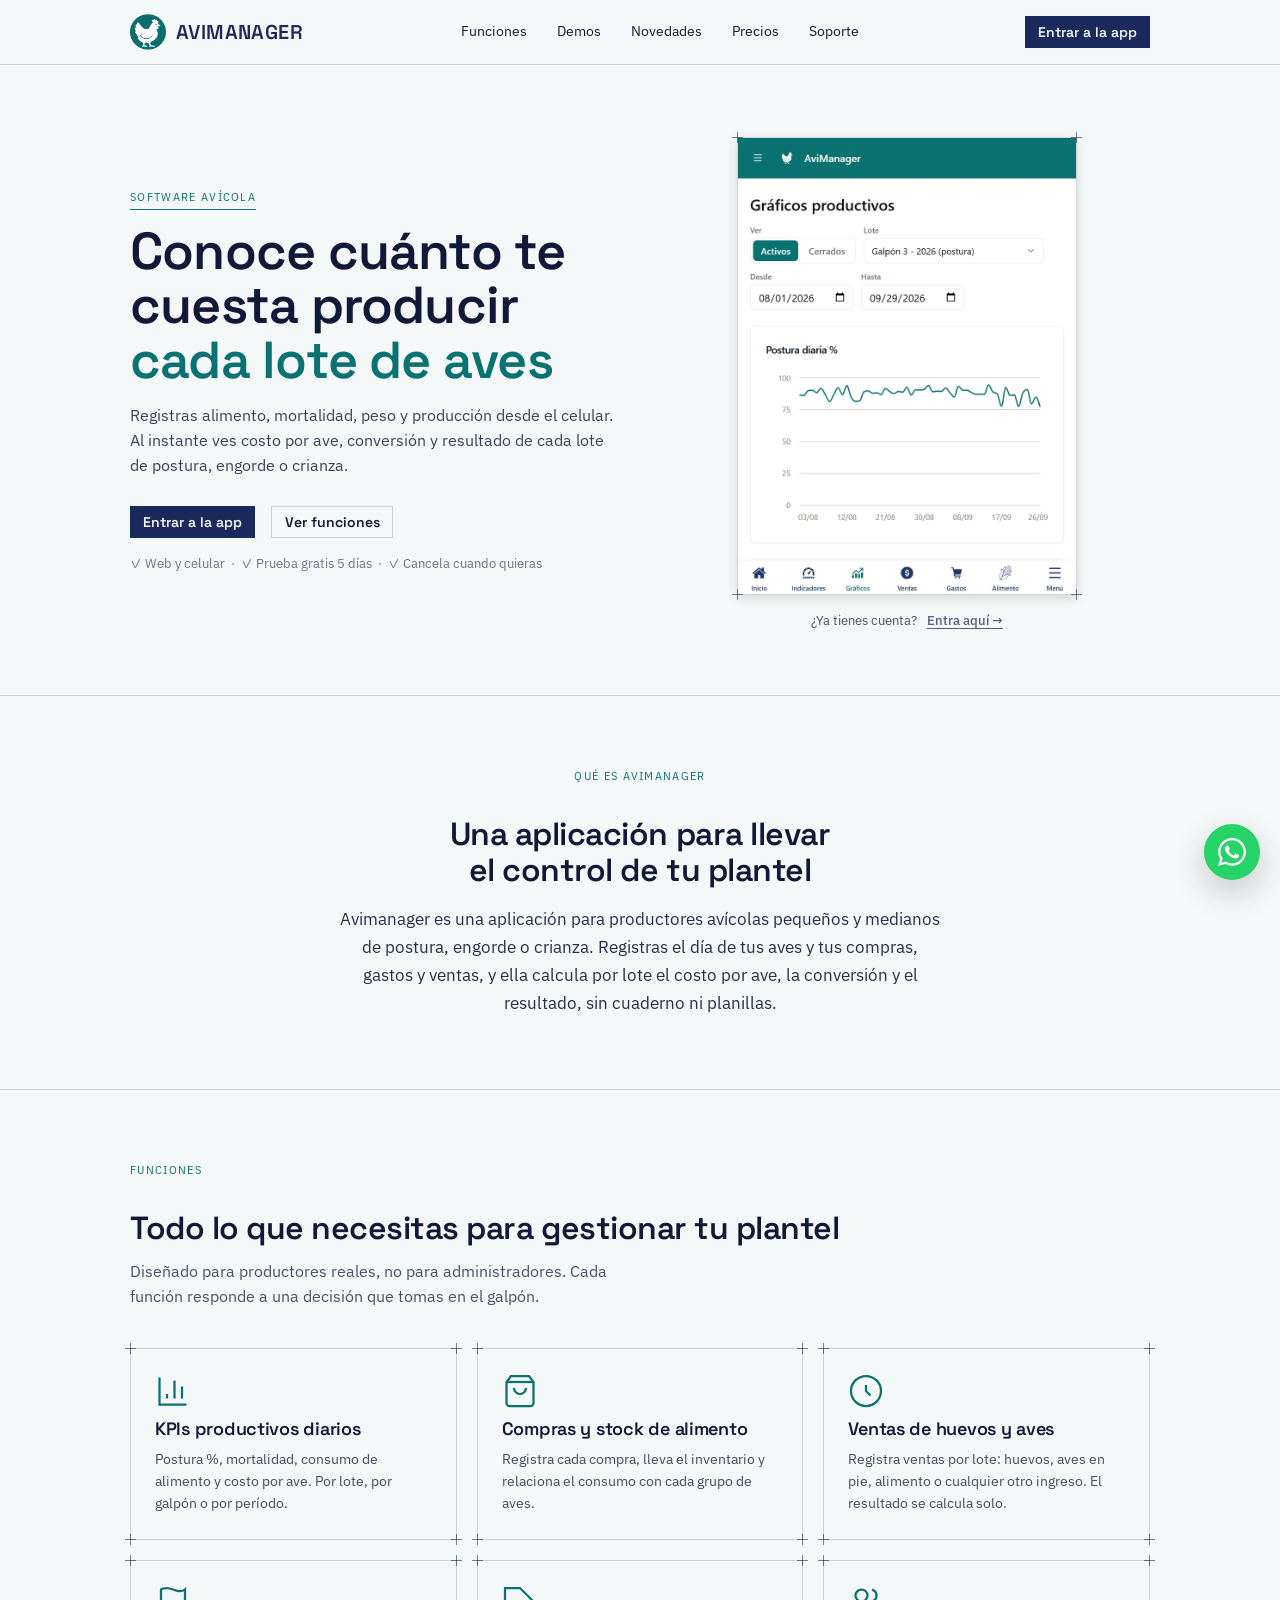
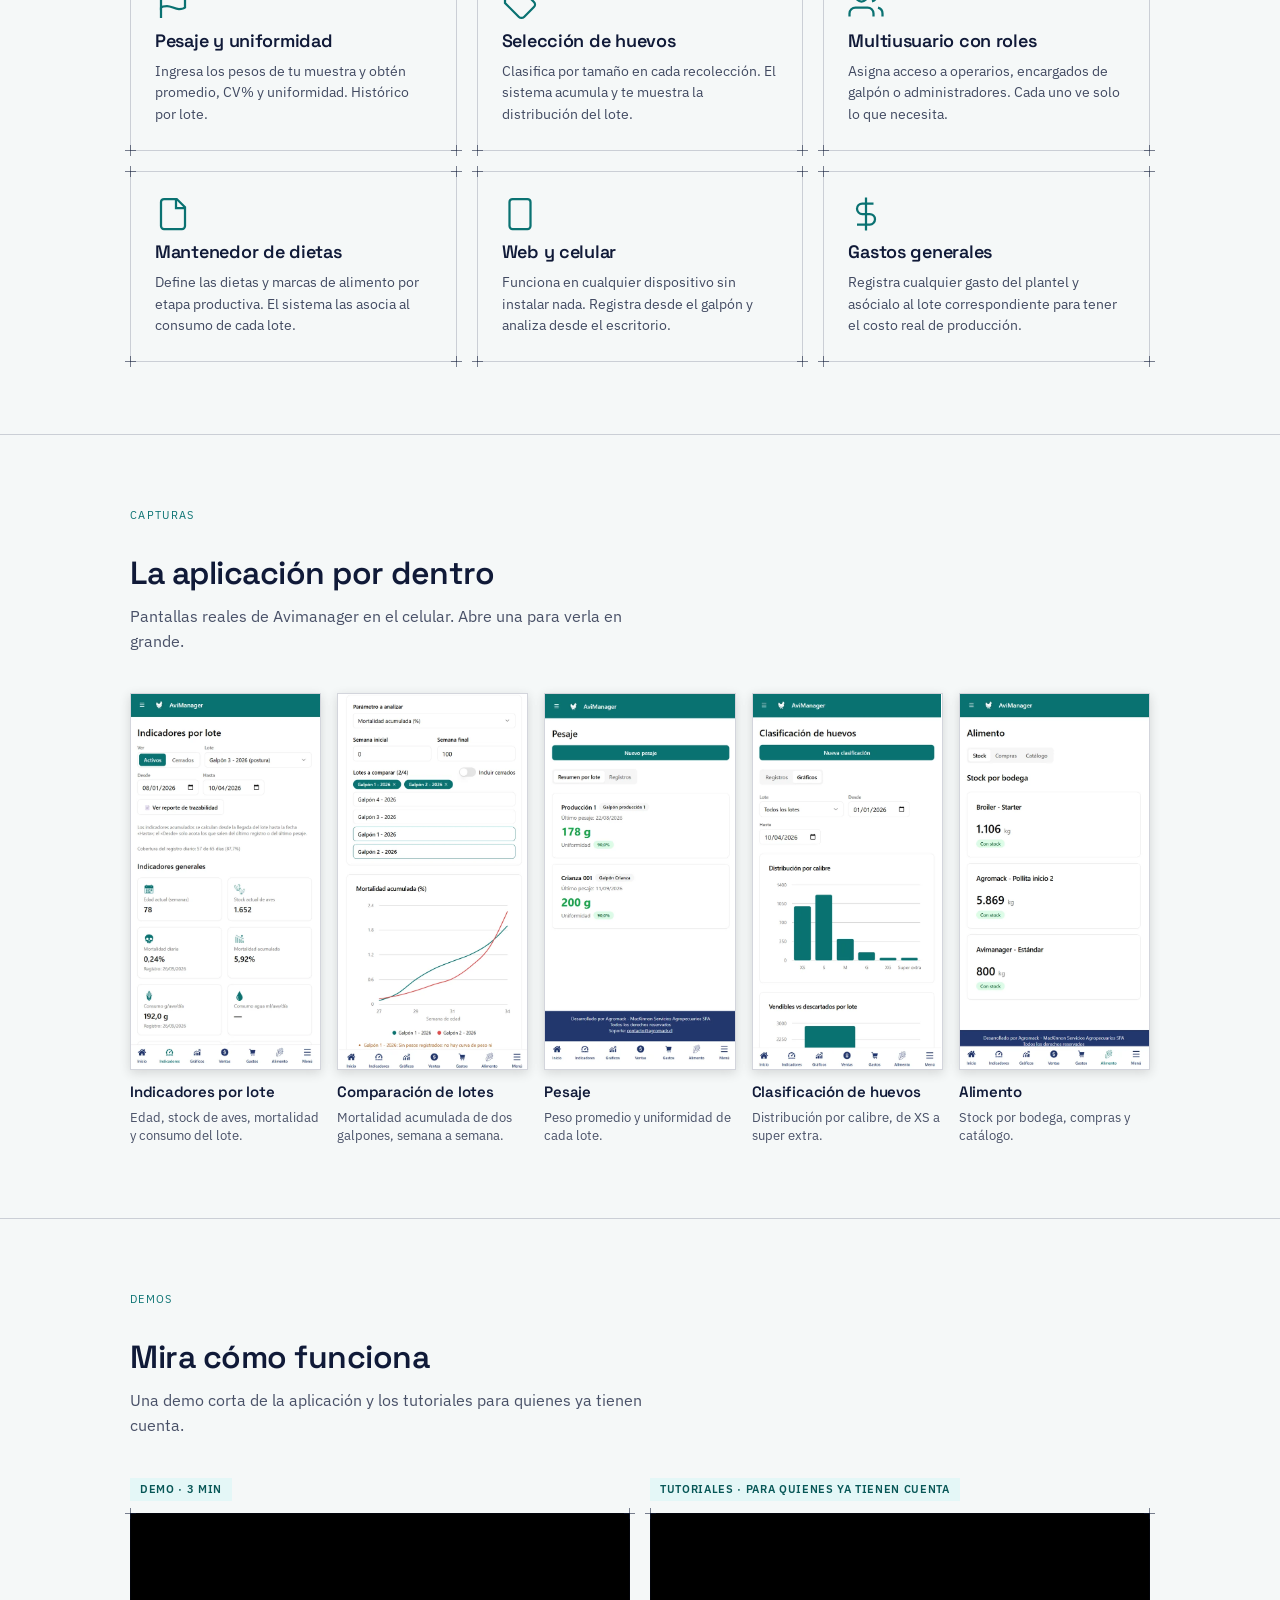
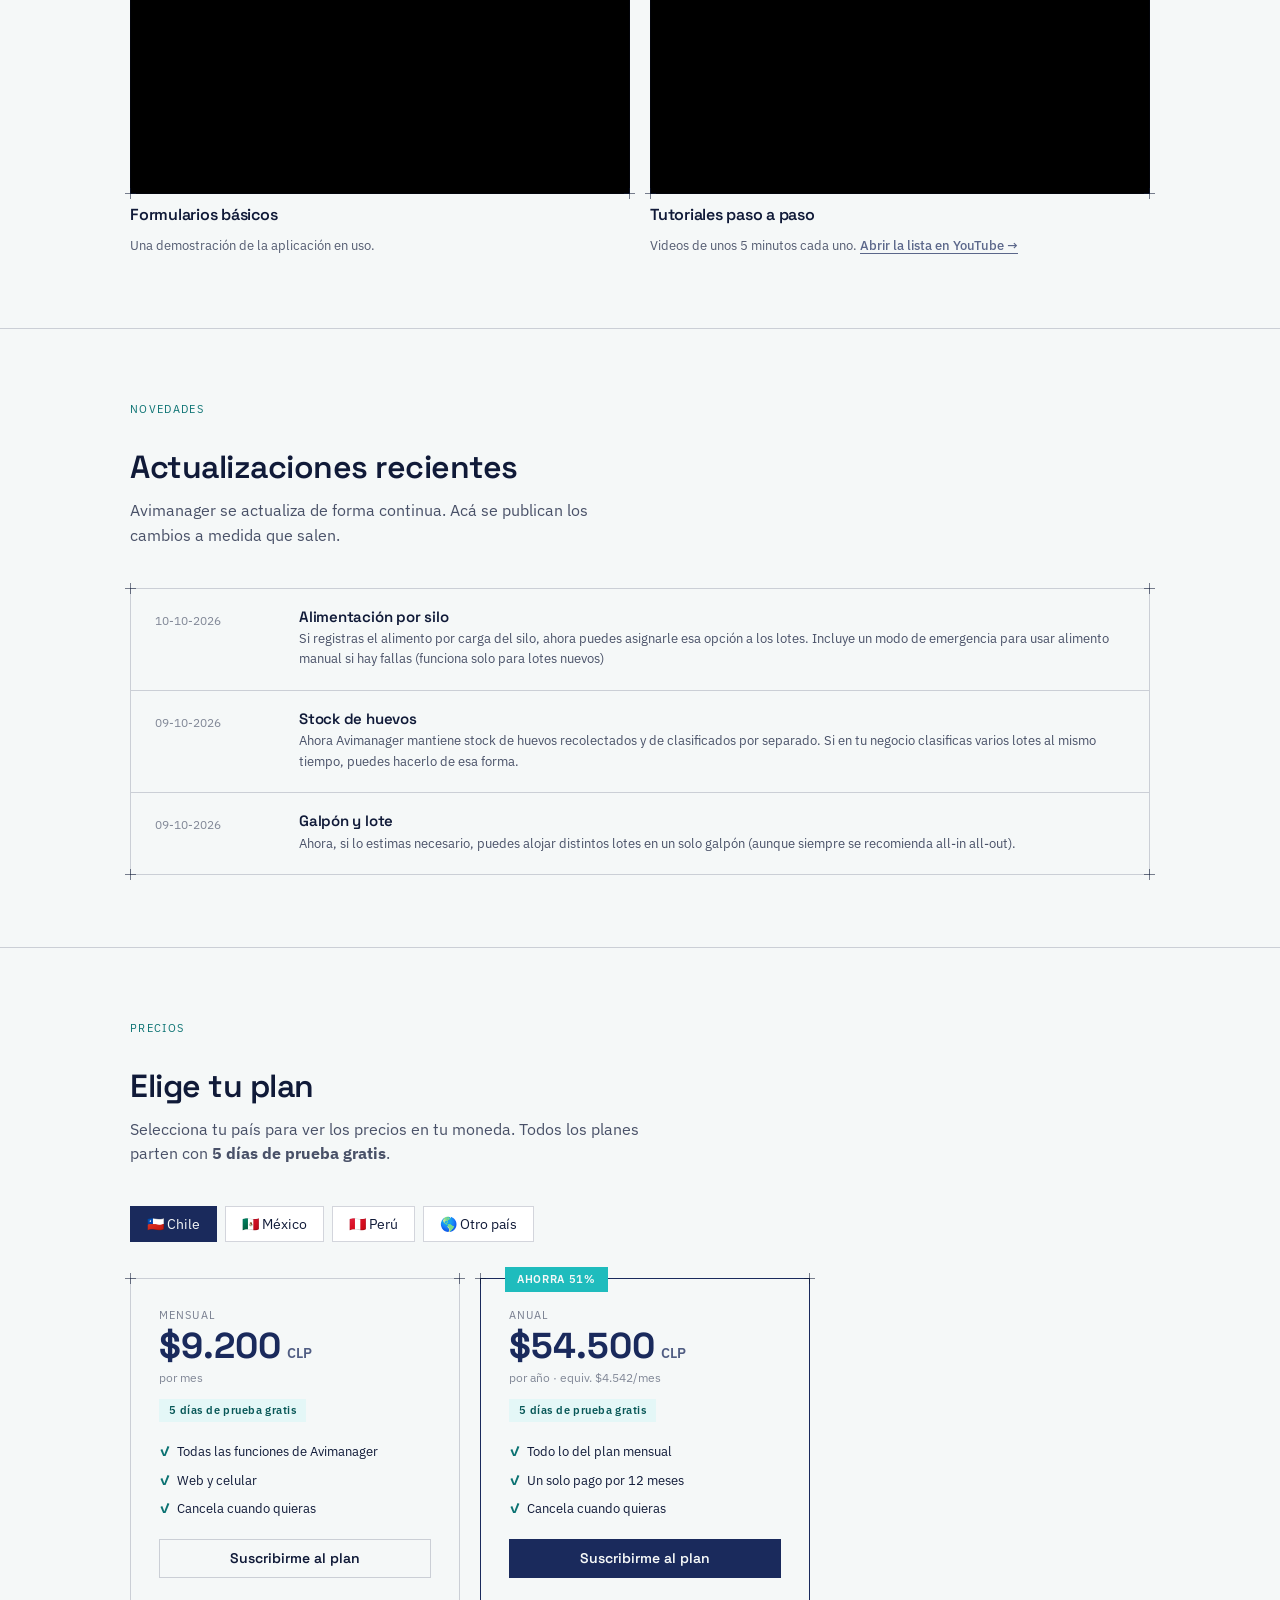
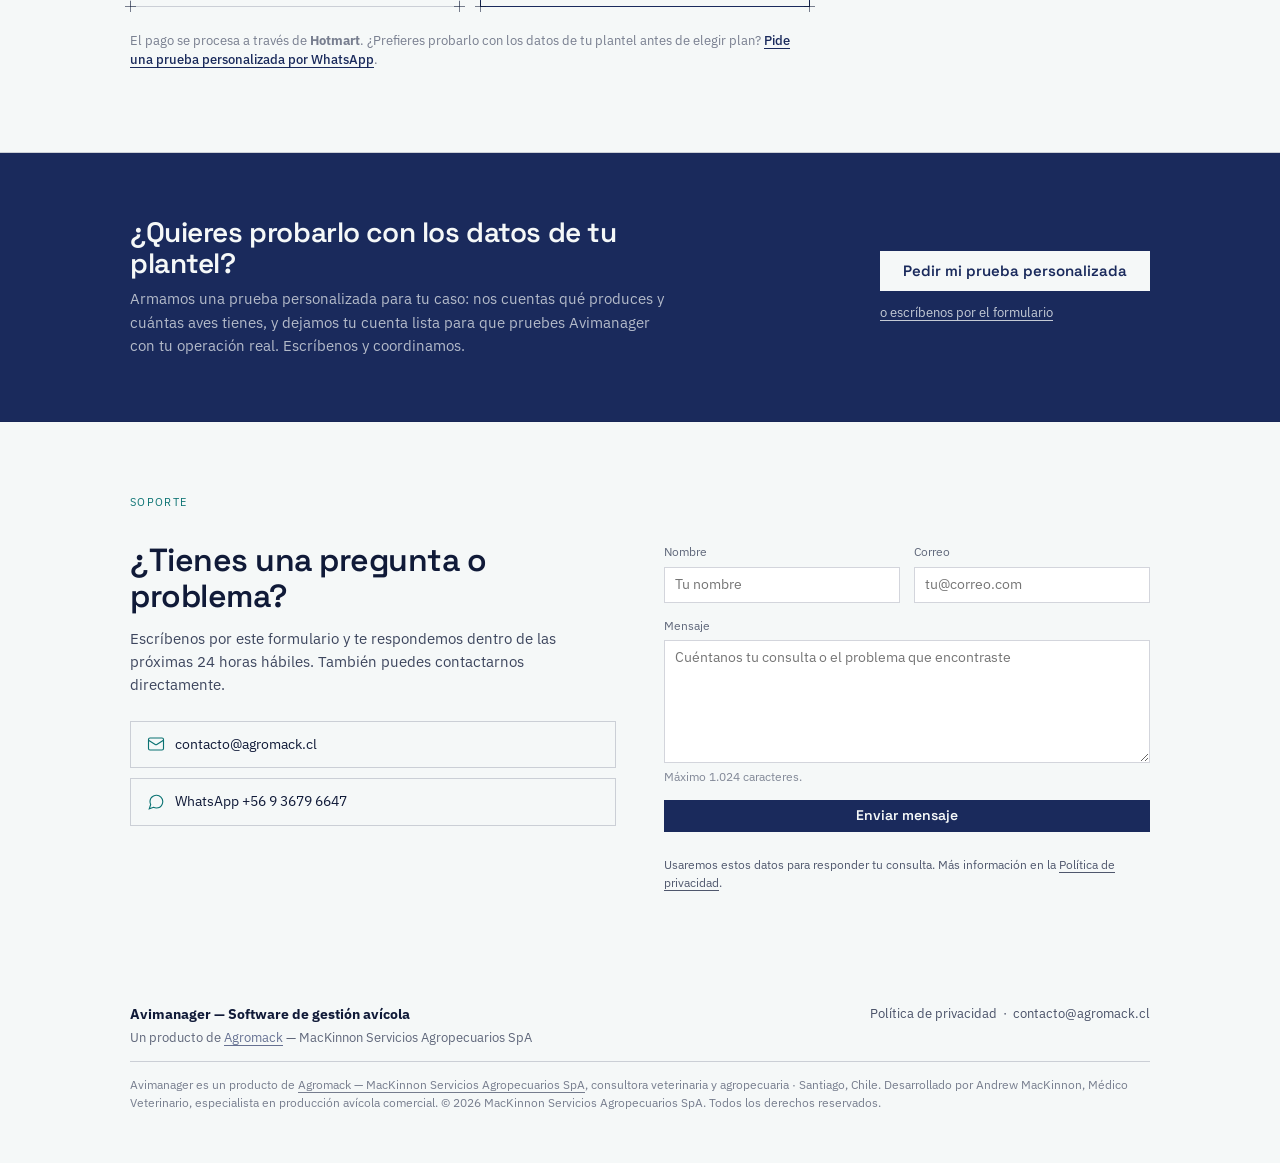
==== index.html @ 0f72182a "se publica carga por silo" ====
<!doctype html>
<html lang="es">
<head>
<meta charset="utf-8">
<meta name="viewport" content="width=device-width, initial-scale=1.0">
<title>Avimanager — Software de gestión avícola</title>
<meta name="description" content="Registra alimento, mortalidad, peso y producción desde el celular. Al instante ves costo por ave, conversión y resultado de cada lote.">
<link rel="canonical" href="https://avimanager.cl/">
<meta property="og:type" content="website">
<meta property="og:site_name" content="Avimanager">
<meta property="og:locale" content="es_CL">
<meta property="og:url" content="https://avimanager.cl/">
<meta property="og:title" content="Avimanager — Software de gestión avícola">
<meta property="og:description" content="Registra alimento, mortalidad, peso y producción desde el celular. Al instante ves costo por ave, conversión y resultado de cada lote.">
<meta property="og:image" content="https://avimanager.cl/assets/img/og-avimanager-2.jpg">
<meta property="og:image:type" content="image/jpeg">
<meta property="og:image:width" content="1200">
<meta property="og:image:height" content="630">
<meta property="og:image:alt" content="Logo de Avimanager: una gallina blanca dentro de un círculo verde azulado, con el texto Avimanager, software de gestión avícola">
<meta name="twitter:card" content="summary_large_image">
<meta name="twitter:title" content="Avimanager — Software de gestión avícola">
<meta name="twitter:description" content="Registra alimento, mortalidad, peso y producción desde el celular. Al instante ves costo por ave, conversión y resultado de cada lote.">
<meta name="twitter:image" content="https://avimanager.cl/assets/img/og-avimanager-2.jpg">

<link rel="icon" href="favicon.ico" sizes="any">
<link rel="icon" type="image/png" sizes="48x48" href="assets/img/favicon.png">
<link rel="icon" type="image/png" sizes="192x192" href="assets/img/favicon-192.png">
<link rel="icon" type="image/png" sizes="512x512" href="assets/img/favicon-512.png">
<link rel="apple-touch-icon" href="assets/img/apple-touch-icon.png">

<!-- Google tag (gtag.js) — GA4 de Avimanager -->
<script async src="https://www.googletagmanager.com/gtag/js?id=G-YMJ07HMBLQ"></script>
<script>
  window.dataLayer = window.dataLayer || [];
  function gtag(){dataLayer.push(arguments);}
  gtag('js', new Date());
  gtag('config', 'G-YMJ07HMBLQ');
</script>

<!-- Meta Pixel — pixel de Avimanager -->
<script>
!function(f,b,e,v,n,t,s)
{if(f.fbq)return;n=f.fbq=function(){n.callMethod?
n.callMethod.apply(n,arguments):n.queue.push(arguments)};
if(!f._fbq)f._fbq=n;n.push=n;n.loaded=!0;n.version='2.0';
n.queue=[];t=b.createElement(e);t.async=!0;
t.src=v;s=b.getElementsByTagName(e)[0];
s.parentNode.insertBefore(t,s)}(window, document,'script',
'https://connect.facebook.net/en_US/fbevents.js');
fbq('init', '1386238589918832');
fbq('track', 'PageView');
</script>
<noscript><img height="1" width="1" style="display:none"
src="https://www.facebook.com/tr?id=1386238589918832&ev=PageView&noscript=1"
/></noscript>

<link rel="preconnect" href="https://fonts.googleapis.com">
<link rel="preconnect" href="https://fonts.gstatic.com" crossorigin>
<link href="https://fonts.googleapis.com/css2?family=Space+Grotesk:wght@500;600;700&family=IBM+Plex+Sans:wght@400;500;600&display=swap" rel="stylesheet">

<link rel="stylesheet" href="assets/css/base.css?v=20261004d">
<link rel="stylesheet" href="assets/css/site.css?v=20261004d">
<style id="demos-css">
/* Reglas de la sección Demos incrustadas aquí para que se vean bien aunque site.css esté en caché */
.demo-tag{align-self:flex-start;font-size:11px;font-weight:600;letter-spacing:.06em;text-transform:uppercase;color:var(--color-accent-2-800);background:var(--color-accent-2-100);padding:3px 10px}
.demo-frame{position:relative;display:block;width:100%;aspect-ratio:16/9;background:#000}
.demo-frame iframe{position:absolute;inset:0;display:block;width:100%;height:100%;border:0}
.demo-card p a{color:var(--color-accent);font-weight:500}
.hero-shot{margin-inline:auto;max-width:340px;background:var(--color-surface);border:1px solid var(--color-divider);box-shadow:var(--shadow-md);line-height:0}
.hero-shot img{display:block;width:100%;height:auto}
.hero-grid .hero-access{justify-content:center}
@media (max-width:860px){.hero-shot{max-width:300px}}
.shots{display:grid;grid-template-columns:repeat(5,1fr);gap:16px;list-style:none;margin:0;padding:0}
.shot{display:flex;flex-direction:column;gap:8px;min-width:0}
.shot a{display:block;border:1px solid var(--color-divider);background:#fff;box-shadow:var(--shadow-md)}
.shot img{display:block;width:100%;aspect-ratio:560/1108;object-fit:contain;object-position:top;background:#fff}
.shot h3{font-size:15px;margin:6px 0 0}
.shot p{font-size:13px;line-height:1.45;opacity:.75;margin:0}
@media (max-width:900px){
  .shots{display:flex;overflow-x:auto;scroll-snap-type:x mandatory;gap:14px;padding-bottom:14px;-webkit-overflow-scrolling:touch}
  .shot{flex:0 0 68%;max-width:260px;scroll-snap-align:start}
}
.lb{position:fixed;inset:0;margin:0;padding:0;border:0;width:100%;height:100%;max-width:none;max-height:none;background:transparent;color:#fff}
.lb::backdrop{background:rgba(16,26,56,.78)}
.lb-box{position:relative;display:flex;flex-direction:column;align-items:center;justify-content:center;gap:10px;height:100%;padding:56px 16px 20px;box-sizing:border-box}
.lb-box img{display:block;width:auto;height:auto;max-width:min(88vw,380px);max-height:calc(100vh - 140px);max-height:calc(100dvh - 140px);background:#fff;box-shadow:0 12px 40px rgba(0,0,0,.45)}
.lb-cap{margin:0;font-size:14px;font-weight:500}
.lb-close{position:absolute;top:10px;right:10px;width:44px;height:44px;border:0;border-radius:50%;background:#fff;color:var(--color-accent);font-size:28px;line-height:1;cursor:pointer;display:grid;place-items:center;box-shadow:0 2px 10px rgba(0,0,0,.35)}
.lb-close:focus-visible{outline:3px solid var(--color-accent-2);outline-offset:2px}
body.lb-open{overflow:hidden}
</style>
<!-- Microsoft Clarity -->
<script type="text/javascript">
    (function(c,l,a,r,i,t,y){
        c[a]=c[a]||function(){(c[a].q=c[a].q||[]).push(arguments)};
        t=l.createElement(r);t.async=1;t.src="https://www.clarity.ms/tag/"+i;
        y=l.getElementsByTagName(r)[0];y.parentNode.insertBefore(t,y);
    })(window, document, "clarity", "script", "ysi7g1lk09");
</script>
<!-- End Microsoft Clarity -->
</head>
<body>

<a class="skip-link" href="#contenido">Saltar al contenido</a>

<!-- ── Header ────────────────────────────────────────────────────────── -->
<header class="site-header">
  <div class="wrap">
    <a href="/" class="brand">
      <img src="assets/img/logo.png" alt="" width="36" height="36">
      Avimanager
    </a>
    <nav class="site-nav" aria-label="Navegación principal">
      <a href="#funciones">Funciones</a>
      <a href="#demos">Demos</a>
      <a href="#novedades">Novedades</a>
      <a href="#precios">Precios</a>
      <a href="#soporte">Soporte</a>
    </nav>
    <a href="https://avimanager.agromack.cl/" class="btn btn-primary header-cta" target="_blank" rel="noopener">
      Entrar a la app
    </a>
  </div>
</header>

<main id="contenido">

  <!-- ── Hero ────────────────────────────────────────────────────────── -->
  <section class="hero">
    <div class="wrap hero-grid">
      <div>
        <span class="eyebrow">Software avícola</span>
        <h1>Conoce cuánto te cuesta producir <em>cada lote de aves</em></h1>
        <p class="lede">
          Registras alimento, mortalidad, peso y producción desde el celular.
          Al instante ves costo por ave, conversión y resultado de cada lote de postura, engorde o crianza.
        </p>
        <div class="hero-actions">
          <a class="btn btn-primary" href="https://avimanager.agromack.cl/" target="_blank" rel="noopener">
            Entrar a la app
          </a>
          <a class="btn btn-secondary" href="#funciones">Ver funciones</a>
        </div>
        <p class="hero-note" style="margin-top:16px;">
          ✓ Web y celular &nbsp;·&nbsp; ✓ Prueba gratis 5 días &nbsp;·&nbsp; ✓ Cancela cuando quieras
        </p>
      </div>

      <div>
        <div class="hero-shot blueprint">
          <i class="corner tl"></i><i class="corner tr"></i><i class="corner bl"></i><i class="corner br"></i>
          <picture>
            <source srcset="assets/img/app-graficos.webp" type="image/webp">
            <img src="assets/img/app-graficos.png" width="786" height="1060"
                 alt="Pantalla de gráficos productivos de Avimanager con la postura diaria de un lote"
                 fetchpriority="high" decoding="async">
          </picture>
        </div>
        <div class="hero-access">
          <span>¿Ya tienes cuenta?</span>
          <a href="https://avimanager.agromack.cl/" target="_blank" rel="noopener">Entra aquí →</a>
        </div>
      </div>
    </div>
  </section>

  <!-- ── Qué es Avimanager ───────────────────────────────────────────── -->
  <section class="section" id="que-es">
    <div class="wrap about">
      <p class="section-label">Qué es Avimanager</p>
      <h2 class="section-title">Una aplicación para llevar el control de tu plantel</h2>
      <p class="about-lead">
        Avimanager es una aplicación para productores avícolas pequeños y medianos de postura, engorde o crianza.
        Registras el día de tus aves y tus compras, gastos y ventas, y ella calcula por lote el costo por ave,
        la conversión y el resultado, sin cuaderno ni planillas.
      </p>
    </div>
  </section>

  <!-- ── Funciones ───────────────────────────────────────────────────── -->
  <section class="section" id="funciones">
    <div class="wrap">
      <p class="section-label">Funciones</p>
      <h2 class="section-title">Todo lo que necesitas para gestionar tu plantel</h2>
      <p class="section-sub">Diseñado para productores reales, no para administradores. Cada función responde a una decisión que tomas en el galpón.</p>

      <div class="features-grid">

        <div class="feature-card blueprint">
          <i class="corner tl"></i><i class="corner tr"></i><i class="corner bl"></i><i class="corner br"></i>
          <div class="feature-icon">
            <svg viewBox="0 0 24 24" aria-hidden="true"><path d="M3 3v18h18"/><path d="M18 17V9"/><path d="M13 17V5"/><path d="M8 17v-3"/></svg>
          </div>
          <h3>KPIs productivos diarios</h3>
          <p>Postura %, mortalidad, consumo de alimento y costo por ave. Por lote, por galpón o por período.</p>
        </div>

        <div class="feature-card blueprint">
          <i class="corner tl"></i><i class="corner tr"></i><i class="corner bl"></i><i class="corner br"></i>
          <div class="feature-icon">
            <svg viewBox="0 0 24 24" aria-hidden="true"><path d="M6 2 3 6v14a2 2 0 0 0 2 2h14a2 2 0 0 0 2-2V6l-3-4z"/><line x1="3" y1="6" x2="21" y2="6"/><path d="M16 10a4 4 0 0 1-8 0"/></svg>
          </div>
          <h3>Compras y stock de alimento</h3>
          <p>Registra cada compra, lleva el inventario y relaciona el consumo con cada grupo de aves.</p>
        </div>

        <div class="feature-card blueprint">
          <i class="corner tl"></i><i class="corner tr"></i><i class="corner bl"></i><i class="corner br"></i>
          <div class="feature-icon">
            <svg viewBox="0 0 24 24" aria-hidden="true"><circle cx="12" cy="12" r="10"/><path d="M12 8v4l3 3"/></svg>
          </div>
          <h3>Ventas de huevos y aves</h3>
          <p>Registra ventas por lote: huevos, aves en pie, alimento o cualquier otro ingreso. El resultado se calcula solo.</p>
        </div>

        <div class="feature-card blueprint">
          <i class="corner tl"></i><i class="corner tr"></i><i class="corner bl"></i><i class="corner br"></i>
          <div class="feature-icon">
            <svg viewBox="0 0 24 24" aria-hidden="true"><path d="M4 15s1-1 4-1 5 2 8 2 4-1 4-1V3s-1 1-4 1-5-2-8-2-4 1-4 1z"/><line x1="4" y1="22" x2="4" y2="15"/></svg>
          </div>
          <h3>Pesaje y uniformidad</h3>
          <p>Ingresa los pesos de tu muestra y obtén promedio, CV% y uniformidad. Histórico por lote.</p>
        </div>

        <div class="feature-card blueprint">
          <i class="corner tl"></i><i class="corner tr"></i><i class="corner bl"></i><i class="corner br"></i>
          <div class="feature-icon">
            <svg viewBox="0 0 24 24" aria-hidden="true"><path d="M12 2H2v10l9.29 9.29c.94.94 2.48.94 3.42 0l6.58-6.58c.94-.94.94-2.48 0-3.42L12 2Z"/><path d="M7 7h.01"/></svg>
          </div>
          <h3>Selección de huevos</h3>
          <p>Clasifica por tamaño en cada recolección. El sistema acumula y te muestra la distribución del lote.</p>
        </div>

        <div class="feature-card blueprint">
          <i class="corner tl"></i><i class="corner tr"></i><i class="corner bl"></i><i class="corner br"></i>
          <div class="feature-icon">
            <svg viewBox="0 0 24 24" aria-hidden="true"><path d="M17 21v-2a4 4 0 0 0-4-4H5a4 4 0 0 0-4 4v2"/><circle cx="9" cy="7" r="4"/><path d="M23 21v-2a4 4 0 0 0-3-3.87"/><path d="M16 3.13a4 4 0 0 1 0 7.75"/></svg>
          </div>
          <h3>Multiusuario con roles</h3>
          <p>Asigna acceso a operarios, encargados de galpón o administradores. Cada uno ve solo lo que necesita.</p>
        </div>

        <div class="feature-card blueprint">
          <i class="corner tl"></i><i class="corner tr"></i><i class="corner bl"></i><i class="corner br"></i>
          <div class="feature-icon">
            <svg viewBox="0 0 24 24" aria-hidden="true"><path d="M14.5 2H6a2 2 0 0 0-2 2v16a2 2 0 0 0 2 2h12a2 2 0 0 0 2-2V7.5L14.5 2z"/><polyline points="14 2 14 8 20 8"/></svg>
          </div>
          <h3>Mantenedor de dietas</h3>
          <p>Define las dietas y marcas de alimento por etapa productiva. El sistema las asocia al consumo de cada lote.</p>
        </div>

        <div class="feature-card blueprint">
          <i class="corner tl"></i><i class="corner tr"></i><i class="corner bl"></i><i class="corner br"></i>
          <div class="feature-icon">
            <svg viewBox="0 0 24 24" aria-hidden="true"><rect x="5" y="2" width="14" height="20" rx="2"/><line x1="12" y1="18" x2="12.01" y2="18"/></svg>
          </div>
          <h3>Web y celular</h3>
          <p>Funciona en cualquier dispositivo sin instalar nada. Registra desde el galpón y analiza desde el escritorio.</p>
        </div>

        <div class="feature-card blueprint">
          <i class="corner tl"></i><i class="corner tr"></i><i class="corner bl"></i><i class="corner br"></i>
          <div class="feature-icon">
            <svg viewBox="0 0 24 24" aria-hidden="true"><line x1="12" y1="1" x2="12" y2="23"/><path d="M17 5H9.5a3.5 3.5 0 0 0 0 7h5a3.5 3.5 0 0 1 0 7H6"/></svg>
          </div>
          <h3>Gastos generales</h3>
          <p>Registra cualquier gasto del plantel y asócialo al lote correspondiente para tener el costo real de producción.</p>
        </div>

      </div>
    </div>
  </section>

  <!-- ── Capturas ──────────────────────────────────────────────────────── -->
  <section class="section" id="capturas">
    <div class="wrap">
      <p class="section-label">Capturas</p>
      <h2 class="section-title">La aplicación por dentro</h2>
      <p class="section-sub">Pantallas reales de Avimanager en el celular. Abre una para verla en grande.</p>
      <ul class="shots" tabindex="0" aria-label="Capturas de la aplicación">
        <li class="shot">
          <a href="assets/img/capturas/indicadores-full.png" data-title="Indicadores por lote" aria-label="Ampliar la captura: Indicadores por lote">
            <picture>
              <source srcset="assets/img/capturas/indicadores-560.webp" type="image/webp">
              <img src="assets/img/capturas/indicadores-full.png" width="560" height="1108" loading="lazy" decoding="async" alt="Pantalla de indicadores por lote: edad, stock de aves, mortalidad y consumo">
            </picture>
          </a>
          <h3>Indicadores por lote</h3>
          <p>Edad, stock de aves, mortalidad y consumo del lote.</p>
        </li>
        <li class="shot">
          <a href="assets/img/capturas/graficos-full.png" data-title="Comparación de lotes" aria-label="Ampliar la captura: Comparación de lotes">
            <picture>
              <source srcset="assets/img/capturas/graficos-560.webp" type="image/webp">
              <img src="assets/img/capturas/graficos-full.png" width="560" height="1108" loading="lazy" decoding="async" alt="Gráfico que compara la mortalidad acumulada de dos lotes por semana de edad">
            </picture>
          </a>
          <h3>Comparación de lotes</h3>
          <p>Mortalidad acumulada de dos galpones, semana a semana.</p>
        </li>
        <li class="shot">
          <a href="assets/img/capturas/pesaje-full.png" data-title="Pesaje" aria-label="Ampliar la captura: Pesaje">
            <picture>
              <source srcset="assets/img/capturas/pesaje-560.webp" type="image/webp">
              <img src="assets/img/capturas/pesaje-full.png" width="560" height="1108" loading="lazy" decoding="async" alt="Pantalla de pesaje con el peso promedio y la uniformidad de cada lote">
            </picture>
          </a>
          <h3>Pesaje</h3>
          <p>Peso promedio y uniformidad de cada lote.</p>
        </li>
        <li class="shot">
          <a href="assets/img/capturas/clasificacion-full.png" data-title="Clasificación de huevos" aria-label="Ampliar la captura: Clasificación de huevos">
            <picture>
              <source srcset="assets/img/capturas/clasificacion-560.webp" type="image/webp">
              <img src="assets/img/capturas/clasificacion-full.png" width="560" height="1108" loading="lazy" decoding="async" alt="Pantalla de clasificación de huevos con la distribución por calibre">
            </picture>
          </a>
          <h3>Clasificación de huevos</h3>
          <p>Distribución por calibre, de XS a super extra.</p>
        </li>
        <li class="shot">
          <a href="assets/img/capturas/alimento-full.png" data-title="Alimento" aria-label="Ampliar la captura: Alimento">
            <picture>
              <source srcset="assets/img/capturas/alimento-560.webp" type="image/webp">
              <img src="assets/img/capturas/alimento-full.png" width="560" height="1108" loading="lazy" decoding="async" alt="Pantalla de alimento con el stock por bodega">
            </picture>
          </a>
          <h3>Alimento</h3>
          <p>Stock por bodega, compras y catálogo.</p>
        </li>
      </ul>
    </div>
  </section>

  <!-- ── Demos / videos ──────────────────────────────────────────────── -->
  <section class="section" id="demos">
    <div class="wrap">
      <p class="section-label">Demos</p>
      <h2 class="section-title">Mira cómo funciona</h2>
      <p class="section-sub">Una demo corta de la aplicación y los tutoriales para quienes ya tienen cuenta.</p>

      <div class="demos-grid">

        <div class="demo-card">
          <span class="demo-tag">Demo · 3 min</span>
          <div class="demo-frame blueprint">
            <i class="corner tl"></i><i class="corner tr"></i><i class="corner bl"></i><i class="corner br"></i>
            <iframe src="https://www.youtube-nocookie.com/embed/8DJenTvkYcQ?rel=0"
                    title="Demo de Avimanager: formularios básicos" loading="lazy" allowfullscreen
                    referrerpolicy="strict-origin-when-cross-origin"
                    allow="accelerometer; encrypted-media; picture-in-picture"></iframe>
          </div>
          <h4>Formularios básicos</h4>
          <p>Una demostración de la aplicación en uso.</p>
        </div>

        <div class="demo-card">
          <span class="demo-tag">Tutoriales · Para quienes ya tienen cuenta</span>
          <div class="demo-frame blueprint">
            <i class="corner tl"></i><i class="corner tr"></i><i class="corner bl"></i><i class="corner br"></i>
            <iframe src="https://www.youtube-nocookie.com/embed/videoseries?list=PLrZO8-rk7VWa0YozI6Puo1mG5ppx3NQ47"
                    title="Tutoriales de Avimanager" loading="lazy" allowfullscreen
                    referrerpolicy="strict-origin-when-cross-origin"
                    allow="accelerometer; encrypted-media; picture-in-picture"></iframe>
          </div>
          <h4>Tutoriales paso a paso</h4>
          <p>Videos de unos 5 minutos cada uno. <a href="https://www.youtube.com/playlist?list=PLrZO8-rk7VWa0YozI6Puo1mG5ppx3NQ47" target="_blank" rel="noopener">Abrir la lista en YouTube →</a></p>
        </div>

      </div>
    </div>
  </section>

  <!-- ── Novedades / actualizaciones ─────────────────────────────────── -->
  <section class="section" id="novedades">
    <div class="wrap">
      <p class="section-label">Novedades</p>
      <h2 class="section-title">Actualizaciones recientes</h2>
      <p class="section-sub">Avimanager se actualiza de forma continua. Acá se publican los cambios a medida que salen.</p>

      <div class="updates-list blueprint">
        <i class="corner tl"></i><i class="corner tr"></i><i class="corner bl"></i><i class="corner br"></i>
        
    <div class="update-item">
          <span class="update-date">10-10-2026</span>
          <div class="update-content">
            <h4>Alimentación por silo</h4>
            <p>Si registras el alimento por carga del silo, ahora puedes asignarle esa opción a los lotes. Incluye un modo de emergencia para usar alimento manual si hay fallas (funciona solo para lotes nuevos)</p>
          </div>
        </div>

        <div class="update-item">
          <span class="update-date">09-10-2026</span>
          <div class="update-content">
            <h4>Stock de huevos</h4>
            <p>Ahora Avimanager mantiene stock de huevos recolectados y de clasificados por separado. Si en tu negocio clasificas varios lotes al mismo tiempo, puedes hacerlo de esa forma.</p>
          </div>
        </div>
        <div class="update-item">
          <span class="update-date">09-10-2026</span>
          <div class="update-content">
            <h4>Galpón y lote</h4>
            <p>Ahora, si lo estimas necesario, puedes alojar distintos lotes en un solo galpón (aunque siempre se recomienda all-in all-out).</p>
          </div>
        <!-- Plantilla para cada novedad real (copiar, pegar arriba y editar):
        <div class="update-item">
          <span class="update-date">Mes Año</span>
          <div class="update-content">
            <h4>Título del cambio</h4>
            <p>Qué cambió y para qué le sirve al productor.</p>
          </div>
        </div>
        -->

      </div>
    </div>
  </section>

  <!-- ── Precios ──────────────────────────────────────────────────────── -->
  <section class="section" id="precios">
    <div class="wrap">
      <p class="section-label">Precios</p>
      <h2 class="section-title">Elige tu plan</h2>
      <p class="section-sub">Selecciona tu país para ver los precios en tu moneda. Todos los planes parten con <strong>5 días de prueba gratis</strong>.</p>

      <div class="country-selector" role="group" aria-label="País">
        <button class="country-btn active" data-country="cl" type="button">🇨🇱 Chile</button>
        <button class="country-btn" data-country="mx" type="button">🇲🇽 México</button>
        <button class="country-btn" data-country="pe" type="button">🇵🇪 Perú</button>
        <button class="country-btn" data-country="other" type="button">🌎 Otro país</button>
      </div>

      <div class="plans-grid">

        <div class="plan-card blueprint">
          <i class="corner tl"></i><i class="corner tr"></i><i class="corner bl"></i><i class="corner br"></i>
          <div class="plan-header">
            <span class="plan-name">Mensual</span>
            <div class="plan-price">
              <span class="price-amount" id="price-monthly">$9.200</span>
              <span class="price-currency" id="currency-monthly">CLP</span>
            </div>
            <span class="price-period">por mes</span>
            <span class="plan-trial">5 días de prueba gratis</span>
          </div>
          <ul class="plan-features">
            <li>Todas las funciones de Avimanager</li>
            <li>Web y celular</li>
            <li>Cancela cuando quieras</li>
          </ul>
          <a id="btn-monthly" href="#" class="btn btn-secondary btn-block plan-btn" target="_blank" rel="noopener" data-plan="monthly">
            Suscribirme al plan
          </a>
        </div>

        <div class="plan-card plan-featured blueprint">
          <i class="corner tl"></i><i class="corner tr"></i><i class="corner bl"></i><i class="corner br"></i>
          <span class="plan-badge" id="badge-annual">Ahorra 51%</span>
          <div class="plan-header">
            <span class="plan-name">Anual</span>
            <div class="plan-price">
              <span class="price-amount" id="price-annual">$54.500</span>
              <span class="price-currency" id="currency-annual">CLP</span>
            </div>
            <span class="price-period">por año · <span id="price-monthly-equiv">equiv. $4.542/mes</span></span>
            <span class="plan-trial">5 días de prueba gratis</span>
          </div>
          <ul class="plan-features">
            <li>Todo lo del plan mensual</li>
            <li>Un solo pago por 12 meses</li>
            <li>Cancela cuando quieras</li>
          </ul>
          <a id="btn-annual" href="#" class="btn btn-primary btn-block plan-btn" target="_blank" rel="noopener" data-plan="annual">
            Suscribirme al plan
          </a>
        </div>

      </div>

      <p class="plans-note">
        El pago se procesa a través de <strong>Hotmart</strong>. ¿Prefieres probarlo con los datos de tu plantel antes de elegir plan?
        <a href="https://wa.me/56936796647?text=Quisiera%20una%20prueba%20personalizada%20de%20Avimanager" target="_blank" rel="noopener" data-wa="trial">Pide una prueba personalizada por WhatsApp</a>.
      </p>
    </div>
  </section>

  <!-- ── Prueba personalizada ─────────────────────────────────────────── -->
  <section class="cta-band" id="prueba">
    <div class="wrap">
      <div>
        <h2>¿Quieres probarlo con los datos de tu plantel?</h2>
        <p>Armamos una prueba personalizada para tu caso: nos cuentas qué produces y cuántas aves tienes, y dejamos tu cuenta lista para que pruebes Avimanager con tu operación real. Escríbenos y coordinamos.</p>
      </div>
      <div class="cta-actions">
        <a href="https://wa.me/56936796647?text=Quisiera%20una%20prueba%20personalizada%20de%20Avimanager" class="btn btn-light" target="_blank" rel="noopener" data-wa="trial">
          Pedir mi prueba personalizada
        </a>
        <a href="#soporte" class="cta-alt">o escríbenos por el formulario</a>
      </div>
    </div>
  </section>

  <!-- ── Soporte ───────────────────────────────────────────────────────── -->
  <section class="section" id="soporte" style="border-bottom:none;">
    <div class="wrap">
      <p class="section-label">Soporte</p>
      <div class="support-grid">

        <div class="support-info">
          <h2>¿Tienes una pregunta o problema?</h2>
          <p>Escríbenos por este formulario y te respondemos dentro de las próximas 24 horas hábiles. También puedes contactarnos directamente.</p>
          <div class="support-links">
            <a href="mailto:contacto@agromack.cl" class="support-link">
              <svg width="18" height="18" viewBox="0 0 24 24" fill="none" stroke="currentColor" stroke-width="1.5" aria-hidden="true"><rect x="2" y="4" width="20" height="16" rx="2"/><path d="m22 7-8.97 5.7a1.94 1.94 0 0 1-2.06 0L2 7"/></svg>
              contacto@agromack.cl
            </a>
            <a href="https://wa.me/56936796647?text=Quisiera%20saber%20m%C3%A1s%20de%20Avimanager" class="support-link" target="_blank" rel="noopener" data-wa="main">
              <svg width="18" height="18" viewBox="0 0 24 24" fill="none" stroke="currentColor" stroke-width="1.5" aria-hidden="true"><path d="M21 11.5a8.38 8.38 0 0 1-.9 3.8 8.5 8.5 0 0 1-7.6 4.7 8.38 8.38 0 0 1-3.8-.9L3 21l1.9-5.7a8.38 8.38 0 0 1-.9-3.8 8.5 8.5 0 0 1 4.7-7.6 8.38 8.38 0 0 1 3.8-.9h.5a8.48 8.48 0 0 1 8 8v.5z"/></svg>
              WhatsApp +56 9 3679 6647
            </a>
          </div>
        </div>

        <!-- Formulario de soporte — MailerLite (embed). Campos: name, email, mensajes. -->
        <div>
          <div id="mlb2-46682763" class="ml-form-embedContainer ml-subscribe-form ml-subscribe-form-46682763">
            <div class="ml-form-embedWrapper embedForm">

              <div class="ml-form-embedBody ml-form-embedBodyDefault row-form">
                <form class="ml-block-form support-form" action="https://assets.mailerlite.com/jsonp/2057335/forms/200328651992990999/subscribe" data-code="" method="post" target="_blank">

                  <div class="form-row">
                    <div class="form-group ml-form-fieldRow">
                      <div class="ml-field-group ml-field-name ml-validate-required">
                        <label for="s-name">Nombre</label>
                        <input class="form-control input" id="s-name" aria-label="name" aria-required="true" type="text" data-inputmask="" name="fields[name]" placeholder="Tu nombre" autocomplete="given-name" required>
                      </div>
                    </div>
                    <div class="form-group ml-form-fieldRow">
                      <div class="ml-field-group ml-field-email ml-validate-email ml-validate-required">
                        <label for="s-email">Correo</label>
                        <input class="form-control input" id="s-email" aria-label="email" aria-required="true" type="email" data-inputmask="" name="fields[email]" placeholder="tu@correo.com" autocomplete="email" required>
                      </div>
                    </div>
                  </div>

                  <div class="form-group ml-form-fieldRow ml-last-item">
                    <div class="ml-field-group ml-field-mensajes ml-validate-required">
                      <label for="s-message">Mensaje</label>
                      <textarea class="form-control input" id="s-message" name="fields[mensajes]" aria-label="mensajes" aria-required="true" maxlength="1024" rows="5" placeholder="Cuéntanos tu consulta o el problema que encontraste" required></textarea>
                      <span class="form-hint">Máximo 1.024 caracteres.</span>
                    </div>
                  </div>

                  <input type="hidden" name="ml-submit" value="1">

                  <div class="ml-form-embedSubmit">
                    <button type="submit" class="primary btn btn-primary btn-block">Enviar mensaje</button>
                    <button disabled="disabled" style="display: none;" type="button" class="loading btn btn-primary btn-block">Enviando…</button>
                  </div>

                  <p class="form-consent">Usaremos estos datos para responder tu consulta. Más información en la <a href="privacidad.html">Política de privacidad</a>.</p>
                <input type="hidden" name="anticsrf" value="true">
                </form>
              </div>

              <div class="ml-form-successBody row-success form-success" style="display: none">
                <div class="ml-form-successContent">
                  Mensaje enviado. Te respondemos dentro de las próximas 24 horas hábiles.
                </div>
              </div>

            </div>
          </div>
        </div>

      </div>
    </div>
  </section>

</main>

<!-- ── Footer ──────────────────────────────────────────────────────────── -->
<footer class="site-footer">
  <div class="wrap">
    <div class="site-footer-top">
      <div class="site-footer-brand">
        Avimanager — Software de gestión avícola
        <span>Un producto de <a href="https://agromack.cl" target="_blank" rel="noopener">Agromack</a> — MacKinnon Servicios Agropecuarios SpA</span>
      </div>
      <div class="site-footer-contact">
        <a href="privacidad.html">Política de privacidad</a> &nbsp;·&nbsp; <a href="mailto:contacto@agromack.cl">contacto@agromack.cl</a>
      </div>
    </div>
    <hr class="site-footer-divider">
    <p class="site-footer-bottom">
      Avimanager es un producto de <a href="https://agromack.cl" target="_blank" rel="noopener">Agromack — MacKinnon Servicios Agropecuarios SpA</a>,
      consultora veterinaria y agropecuaria · Santiago, Chile.
      Desarrollado por Andrew MacKinnon, Médico Veterinario, especialista en producción avícola comercial.
      © 2026 MacKinnon Servicios Agropecuarios SpA. Todos los derechos reservados.
    </p>
  </div>
</footer>

<!-- ── Captura ampliada ──────────────────────────────────────────────────── -->
<dialog id="lightbox" class="lb" aria-label="Captura ampliada">
  <div class="lb-box">
    <button type="button" class="lb-close" aria-label="Cerrar">&times;</button>
    <img src="" alt="">
    <p class="lb-cap"></p>
  </div>
</dialog>

<script>
(function () {
  var dlg = document.getElementById('lightbox');
  if (!dlg || typeof dlg.showModal !== 'function') return;   // sin soporte: el enlace abre la imagen en la misma pestaña
  var img = dlg.querySelector('img'), cap = dlg.querySelector('.lb-cap'), pushed = false, trigger = null;

  document.addEventListener('click', function (e) {
    var a = e.target.closest('.shot a');
    if (!a || e.metaKey || e.ctrlKey || e.shiftKey || e.button !== 0) return;
    e.preventDefault();
    trigger = a;
    img.src = a.getAttribute('href');
    img.alt = (a.querySelector('img') || {}).alt || '';
    cap.textContent = a.getAttribute('data-title') || '';
    dlg.showModal();
    document.body.classList.add('lb-open');
    // Una entrada de historial: así el botón "atrás" del celular cierra la ventana en vez de salir de la página
    try { history.pushState({ lb: 1 }, '', location.href); pushed = true; } catch (err) {}
  });

  // X, tocar el fondo o el texto: todo cierra, salvo tocar la imagen
  dlg.addEventListener('click', function (e) {
    if (!e.target.closest('.lb-box img')) dlg.close();
  });

  dlg.addEventListener('close', function () {      // se dispara con X, Esc, fondo o "atrás"
    document.body.classList.remove('lb-open');
    if (pushed) { pushed = false; history.back(); }  // retira la entrada de historial que agregamos
    if (trigger) trigger.focus();
  });

  window.addEventListener('popstate', function () {  // botón "atrás" del celular o del navegador
    if (dlg.open) { pushed = false; dlg.close(); }
  });
})();
</script>

<!-- ── WhatsApp flotante ───────────────────────────────────────────────── -->
<div class="wa-float" id="waFloat">
  <div class="wa-bubble" id="waBubble" hidden>
    <a href="https://wa.me/56936796647?text=Quisiera%20saber%20m%C3%A1s%20de%20Avimanager" target="_blank" rel="noopener" data-wa="main">¿Quieres saber más?</a>
    <button type="button" class="wa-close" id="waClose" aria-label="Cerrar mensaje">×</button>
  </div>
  <a class="wa-btn" href="https://wa.me/56936796647?text=Quisiera%20saber%20m%C3%A1s%20de%20Avimanager" target="_blank" rel="noopener" data-wa="main" aria-label="Escribir por WhatsApp a Avimanager">
    <svg viewBox="0 0 24 24" width="28" height="28" fill="currentColor" aria-hidden="true"><path d="M17.472 14.382c-.297-.149-1.758-.867-2.03-.967-.273-.099-.471-.148-.67.15-.197.297-.767.966-.94 1.164-.173.199-.347.223-.644.075-.297-.15-1.255-.463-2.39-1.475-.883-.788-1.48-1.761-1.653-2.059-.173-.297-.018-.458.13-.606.134-.133.298-.347.446-.52.149-.174.198-.298.298-.497.099-.198.05-.371-.025-.52-.075-.149-.669-1.612-.916-2.207-.242-.579-.487-.5-.669-.51-.173-.008-.371-.01-.57-.01-.198 0-.52.074-.792.372-.272.297-1.04 1.016-1.04 2.479 0 1.462 1.065 2.875 1.213 3.074.149.198 2.096 3.2 5.077 4.487.709.306 1.262.489 1.694.625.712.227 1.36.195 1.871.118.571-.085 1.758-.719 2.006-1.413.248-.694.248-1.289.173-1.413-.074-.124-.272-.198-.57-.347m-5.421 7.403h-.004a9.87 9.87 0 01-5.031-1.378l-.361-.214-3.741.982.998-3.648-.235-.374a9.86 9.86 0 01-1.51-5.26c.001-5.45 4.436-9.884 9.888-9.884 2.64 0 5.122 1.03 6.988 2.898a9.825 9.825 0 012.893 6.994c-.003 5.45-4.437 9.884-9.885 9.884m8.413-18.297A11.815 11.815 0 0012.05 0C5.495 0 .16 5.335.157 11.892c0 2.096.547 4.142 1.588 5.945L.057 24l6.305-1.654a11.882 11.882 0 005.683 1.448h.005c6.554 0 11.89-5.335 11.893-11.893a11.821 11.821 0 00-3.48-8.413z"/></svg>
  </a>
</div>

<script>
function ml_webform_success_46682763() {
  var ok = document.querySelector('.ml-subscribe-form-46682763 .row-success');
  var form = document.querySelector('.ml-subscribe-form-46682763 .row-form');
  if (form) form.style.display = 'none';
  if (ok) ok.style.display = 'block';
}
</script>
<script src="https://groot.mailerlite.com/js/w/webforms.min.js?v83147fa8ce2d95cb73ece7f28b469519" type="text/javascript"></script>
<script>
fetch("https://assets.mailerlite.com/jsonp/2057335/forms/200328651992990999/takel").catch(function () {});
</script>
<script src="assets/js/site.js?v=20261005"></script>
</body>
</html>
---- assets/css/base.css ----
/* Industry — design-system tokens and component classes. This file is the source of truth for the system's look; retune it here and see readme.md. */
:root {
  --color-bg: #F5F8F8;
  --color-surface: #FFFFFF;
  --color-text: #101A38;
  --color-accent: #1A2A5C;
  --color-accent-2: #1FBCBD;
  --color-divider: color-mix(in srgb, #0F1B40 18%, transparent);

  /* Tonal ramps — generated in OKLCH on one shared lightness scale, so the
     same step of any role matches the others in visual value. */
  --color-neutral-100: #f5f5f8;
  --color-neutral-200: #e7e7ea;
  --color-neutral-300: #d4d4d7;
  --color-neutral-400: #b7b7ba;
  --color-neutral-500: #98989b;
  --color-neutral-600: #7a7a7d;
  --color-neutral-700: #5d5d60;
  --color-neutral-800: #424244;
  --color-neutral-900: #2b2b2d;

  --color-accent-100: #eceff8;
  --color-accent-200: #d5dbee;
  --color-accent-300: #aab5d8;
  --color-accent-400: #7886b6;
  --color-accent-500: #3a4a85;
  --color-accent-600: #142148;
  --color-accent-700: #0F1B40;
  --color-accent-800: #0b1432;
  --color-accent-900: #080e24;

  --color-accent-2-100: #e4f7f7;
  --color-accent-2-200: #bfeeed;
  --color-accent-2-300: #7FE0DE;
  --color-accent-2-400: #4fd0d0;
  --color-accent-2-500: #1FBCBD;
  --color-accent-2-600: #14a0a1;
  --color-accent-2-700: #0A7272;
  --color-accent-2-800: #085757;
  --color-accent-2-900: #053c3c;

  --font-heading: "Space Grotesk", "IBM Plex Sans", system-ui, sans-serif;
  --font-heading-weight: 600;
  --font-body: "IBM Plex Sans", -apple-system, system-ui, sans-serif;

  --space-1: 3.4px;
  --space-2: 6.8px;
  --space-3: 10.2px;
  --space-4: 13.6px;
  --space-6: 20.4px;
  --space-8: 27.2px;

  --radius-sm: 2px;
  --radius-md: 4px;
  --radius-lg: 7px;

  /* Elevation — derived from the ground: soft ink-tinted shadows on a
     light theme, a hairline edge + ambient darkness on a dark one. */
  --shadow-sm: 0 1px 2px color-mix(in srgb, #2b2b2d 14%, transparent);
  --shadow-md: 0 3px 10px color-mix(in srgb, #2b2b2d 16%, transparent);
  --shadow-lg: 0 12px 32px color-mix(in srgb, #2b2b2d 22%, transparent);
}

body {
  background: var(--color-bg);
  color: var(--color-text);
  font-family: var(--font-body);
}
h1, h2, h3, h4 { font-family: var(--font-heading); font-weight: var(--font-heading-weight); }

.blueprint {
  position: relative;
  border: 1px solid var(--color-divider);
  border-radius: 0;
}
/* The overlay image treatments (halftone, duotone) clip their overlay
   (overflow:hidden); a blueprint wrapper draws its registration marks
   outside the box, so when both classes share a wrapper the frame must
   win. */
.blueprint.halftone, .blueprint.plate, .blueprint.duotone { overflow: visible; }
.blueprint > .corner {
  position: absolute; width: 11px; height: 11px;
  color: color-mix(in srgb, var(--color-text) 55%, transparent);
}
.blueprint > .corner::before, .blueprint > .corner::after {
  content: ""; position: absolute; background: currentColor;
}
.blueprint > .corner::before { left: 5px; top: 0; width: 1px; height: 100%; }
.blueprint > .corner::after  { top: 5px; left: 0; width: 100%; height: 1px; }
.blueprint > .corner.tl { top: -6px; left: -6px; }
.blueprint > .corner.tr { top: -6px; right: -6px; }
.blueprint > .corner.bl { bottom: -6px; left: -6px; }
.blueprint > .corner.br { bottom: -6px; right: -6px; }

.duotone{position:relative;overflow:hidden}
.duotone::after{content:"";position:absolute;inset:0;pointer-events:none;
  background:var(--color-accent);mix-blend-mode:color}

/* ══════════════════════════════════════════════════════════════════════════
   Components — built with the tokens above. Plain CSS
   on plain HTML: no JavaScript, no build step. Each class is documented in
   readme.md and demonstrated in foundations/ and components/.
   ══════════════════════════════════════════════════════════════════════ */

*, *::before, *::after { box-sizing: border-box; }
body { margin: 0; font-size: 15px; line-height: 1.55; font-weight: 400; }
h1, h2, h3, h4, h5, h6 {
  font-family: var(--font-heading); font-weight: var(--font-heading-weight);
  line-height: 1.12; letter-spacing: -0.015em; margin: 0 0 var(--space-2);
}
h1 { font-size: 42px; }
h2 { font-size: 32px; }
h3 { font-size: 25px; }
h4 { font-size: 20px; }
h5 { font-size: 16px; }
h6 { font-size: 13px; }
h6 { letter-spacing: 0.08em; text-transform: uppercase; }
p { margin: 0 0 var(--space-3); }
a { color: var(--color-accent); text-underline-offset: 3px; }
img { display: block; max-width: 100%; }
figure { margin: 0; }
figcaption {
  font-size: 11px; margin-top: var(--space-1);
  color: color-mix(in srgb, var(--color-text) 55%, transparent);
}
.text-muted { color: color-mix(in srgb, var(--color-text) 55%, transparent); }
:focus { outline: none; }
:focus-visible { outline: 2px solid var(--color-accent); outline-offset: 2px; }
::selection { background: color-mix(in srgb, var(--color-accent) 30%, transparent); }

/* — rules — */
.hr {
  height: 1px; border: 0; margin: var(--space-4) 0;
  background: var(--color-divider);
}

/* — buttons — */
.btn {
  display: inline-flex; align-items: center; justify-content: center; gap: 6px;
  cursor: pointer; text-decoration: none;
  font-family: var(--font-heading); font-weight: var(--font-heading-weight);
  font-size: 14px; line-height: 1.2; color: var(--color-text); /* matches the .input's 14px —
     the pair sits side by side in sign-up rows */
  background: transparent; border: 1px solid transparent;
  padding: var(--space-2) calc(var(--space-3) * 1.2);
  border-radius: var(--radius-md);
}
.btn svg { display: block; }
.btn:disabled { opacity: 0.45; cursor: not-allowed; }
.btn-primary { background: var(--color-accent); color: var(--color-bg); }
.btn-primary:hover { background: var(--color-accent-600); }
.btn-primary:active { background: var(--color-accent-700); }
.btn-secondary { border-color: var(--color-divider); }
.btn-secondary:hover { background: color-mix(in srgb, var(--color-text) 7%, transparent); }
.btn-secondary:active { background: color-mix(in srgb, var(--color-text) 14%, transparent); }
.btn-ghost { color: var(--color-accent); padding-inline: var(--space-1); }
.btn-ghost:hover { background: color-mix(in srgb, var(--color-accent) 10%, transparent); }
.btn-ghost:active { background: color-mix(in srgb, var(--color-accent) 18%, transparent); }
.btn-icon { width: 36px; height: 36px; padding: 0; }
.btn-block { width: 100%; margin-top: var(--space-2); }

/* — forms — */
.field > label {
  display: block; font-size: 12px; margin-bottom: 5px;
  color: color-mix(in srgb, var(--color-text) 70%, transparent);
}
.input {
  width: 100%; min-height: 36px; padding: 6px 10px; font: inherit;
  font-size: 14px; color: var(--color-text); caret-color: var(--color-accent);
  background: var(--color-surface);
  border: 1px solid var(--color-divider); border-radius: var(--radius-md);
}
.input:hover { border-color: color-mix(in srgb, var(--color-text) 45%, transparent); }
.input:focus-visible { border-color: var(--color-accent); outline-offset: 0; }
textarea.input { min-height: 90px; resize: vertical; }
.radio { display: inline-flex; align-items: center; gap: 8px; cursor: pointer; font-size: 14px; }
.radio input, .seg-opt input {
  position: absolute; opacity: 0; width: 0; height: 0; pointer-events: none;
}
.radio .dot {
  width: 16px; height: 16px; flex: none; border-radius: 50%;
  border: 1.5px solid var(--color-divider);
}
.radio:hover .dot { border-color: var(--color-accent); }
.radio input:checked + .dot {
  border-color: var(--color-accent); background: var(--color-accent);
  box-shadow: inset 0 0 0 4px var(--color-bg);
}
.radio input:focus-visible + .dot { outline: 2px solid var(--color-accent); outline-offset: 2px; }
.seg {
  display: inline-flex; overflow: hidden;
  border: 1px solid var(--color-divider); border-radius: var(--radius-md);
}
.seg-opt {
  display: inline-flex; align-items: center; gap: 6px;
  padding: 7px 12px; font-size: 13px; cursor: pointer;
}
.seg-opt + .seg-opt { border-left: 1px solid var(--color-divider); }
.seg-opt:has(input:checked) { background: var(--color-accent); color: var(--color-bg); }
.seg-opt:not(:has(input:checked)):hover { background: color-mix(in srgb, var(--color-text) 7%, transparent); }
.seg-opt:has(input:focus-visible) { outline: 2px solid var(--color-accent); outline-offset: -2px; }

/* — cards — */
.card {
  display: flex; flex-direction: column; gap: var(--space-2);
  padding: var(--space-3); border-radius: var(--radius-md); background: var(--color-surface);
}
.card-kicker { font-size: 10px; letter-spacing: 0.1em; text-transform: uppercase; color: var(--color-accent); }
.card-title {
  font-family: var(--font-heading); font-weight: var(--font-heading-weight);
  font-size: 17px; line-height: 1.2;
}
.card-body { margin: 0; font-size: 13px; opacity: 0.8; flex: 1; }
.card-meta {
  display: flex; align-items: center; gap: 6px; font-size: 11px;
  color: color-mix(in srgb, var(--color-text) 50%, transparent);
}
.elev-sm { box-shadow: var(--shadow-sm); }
.elev-md { box-shadow: var(--shadow-md); }
.elev-lg { box-shadow: var(--shadow-lg); }

/* — tags — */
.tag {
  display: inline-flex; align-items: center; font-size: 11px;
  letter-spacing: 0.02em; padding: 3px 10px;
  border-radius: calc(var(--radius-md) * 0.75);
}
.tag-accent { background: var(--color-accent-100); color: var(--color-accent-800); }
.tag-accent-2 { background: var(--color-accent-2-100); color: var(--color-accent-2-800); }
.tag-neutral { background: var(--color-neutral-100); color: var(--color-neutral-800); }
.tag-outline { border: 1px solid var(--color-accent); color: var(--color-accent); }

/* — navigation — */
.nav {
  display: flex; align-items: center; gap: var(--space-4);
  padding: var(--space-3) var(--space-4);
  border-bottom: none;
}
.nav-brand {
  font-family: var(--font-heading); font-weight: var(--font-heading-weight);
  font-size: 18px; margin-right: auto;
}
.nav a { color: inherit; text-decoration: none; font-size: 14px; }
.nav a:hover, .nav a[aria-current='page'] { color: var(--color-accent); }

/* — tables — */
.table { width: 100%; border-collapse: collapse; font-size: 14px; }
.table th {
  text-align: left; font-size: 11px; letter-spacing: 0.08em; text-transform: uppercase;
  color: color-mix(in srgb, var(--color-text) 60%, transparent);
  padding: var(--space-2); border-bottom: 1px solid var(--color-divider);
}
.table td {
  padding: var(--space-2);
  border-bottom: 1px solid color-mix(in srgb, var(--color-text) 8%, transparent);
}
.table tbody tr:hover { background: color-mix(in srgb, var(--color-text) 4%, transparent); }

/* — dialog — */
.dialog-backdrop {
  position: fixed; inset: 0; display: grid; place-items: center;
  padding: var(--space-4);
  background: color-mix(in srgb, var(--color-neutral-900) 50%, transparent);
}
.dialog {
  width: min(440px, 100%); display: flex; flex-direction: column; gap: var(--space-3);
  padding: var(--space-4); border-radius: var(--radius-lg);
  background: var(--color-surface); box-shadow: var(--shadow-lg);
}
.dialog-title {
  font-family: var(--font-heading); font-weight: var(--font-heading-weight);
  font-size: 20px;
}
.dialog-body { font-size: 14px; opacity: 0.85; }
.dialog-actions { display: flex; justify-content: flex-end; gap: var(--space-2); margin-top: var(--space-2); }

/* — blueprint frame: components are wireframe objects (see .blueprint
     and .corner above) — square, transparent, hairline-bordered — */
.card, .btn, .input, .tag, .seg, .dialog { border-radius: 0; }
.card, .dialog { background: transparent; border: 1px solid var(--color-divider); }
.btn { border: 1px solid var(--color-divider); }
.btn-primary { border-color: var(--color-accent); }
.btn-ghost { border-color: transparent; }
---- assets/css/site.css ----
/* avimanager.cl — site-specific styles
   Design tokens come from base.css (Space Grotesk + IBM Plex Sans, navy/teal palette).
   This file handles layout, sections, and components unique to this site.
   ─────────────────────────────────────────────────────────────────────── */

:root {
  --measure:   1100px;
  --gutter:    40px;
  --head-h:    64px;
}
@media (max-width: 860px)  { :root { --gutter: 28px; } }
@media (max-width: 520px)  { :root { --gutter: 20px; } }

/* ── Reset + base ─────────────────────────────────────────────────────── */
*, *::before, *::after { box-sizing: border-box; }
body  { margin: 0; }
img   { display: block; max-width: 100%; height: auto; }

.skip-link {
  position: absolute; left: -9999px; top: 0;
  background: var(--color-text); color: var(--color-bg);
  padding: 10px 16px; z-index: 200;
}
.skip-link:focus { left: 12px; top: 12px; }

/* ── Layout helpers ───────────────────────────────────────────────────── */
.wrap {
  max-width: var(--measure);
  margin-inline: auto;
  padding-inline: var(--gutter);
}

/* ── Header ───────────────────────────────────────────────────────────── */
.site-header {
  position: sticky; top: 0; z-index: 50;
  background: color-mix(in srgb, var(--color-bg) 94%, transparent);
  backdrop-filter: blur(8px);
  border-bottom: 1px solid var(--color-divider);
}
.site-header .wrap {
  display: flex; align-items: center;
  justify-content: space-between; gap: 16px;
  min-height: var(--head-h);
}
.brand {
  display: flex; align-items: center; gap: 10px;
  text-decoration: none; color: var(--color-accent);
  font-family: var(--font-heading); font-weight: 600;
  font-size: 20px; letter-spacing: .02em; text-transform: uppercase;
}
.brand img { width: 36px; height: 36px; }
.site-nav { display: flex; align-items: center; gap: 4px; }
.site-nav a {
  color: var(--color-text); text-decoration: none;
  font-size: 14px; padding: 8px 12px;
  border: 1px solid transparent; white-space: nowrap;
}
.site-nav a:hover {
  border-color: var(--color-divider);
  background: color-mix(in srgb, var(--color-text) 5%, transparent);
}
.site-nav a[aria-current="page"] {
  color: var(--color-accent);
  border-bottom: 2px solid var(--color-accent-2);
  font-weight: 500;
}
.header-cta { margin-left: 8px; }
@media (max-width: 720px) {
  .site-header .wrap { flex-wrap: wrap; gap: 0; }
  .brand { min-height: 52px; font-size: 18px; }
  .site-nav {
    order: 3; width: 100%;
    display: grid; grid-auto-flow: column; grid-auto-columns: 1fr;
    border-top: 1px solid var(--color-divider);
  }
  .site-nav a {
    display: grid; place-items: center;
    min-height: 44px; text-align: center;
    font-size: 12px; padding: 8px 2px; border: 0;
    border-bottom: 2px solid transparent;
  }
  .site-nav a + a { border-left: 1px solid var(--color-divider); }
  .site-nav a[aria-current="page"] { border-bottom-color: var(--color-accent-2); }
  .header-cta { display: none; }
}

/* ── Hero ─────────────────────────────────────────────────────────────── */
.hero {
  padding: 72px 0 64px;
  border-bottom: 1px solid var(--color-divider);
}
.hero-grid {
  display: grid; grid-template-columns: 1fr 1fr;
  align-items: center; gap: 48px;
}
.eyebrow {
  display: inline-block;
  font-size: 11px; letter-spacing: .12em; text-transform: uppercase;
  color: var(--color-accent-2-700);
  border-bottom: 1px solid currentColor;
  padding-bottom: 3px; margin-bottom: 14px;
}
.hero h1 {
  font-size: clamp(34px, 5vw, 52px);
  line-height: 1.05; margin-bottom: 16px;
}
.hero h1 em {
  font-style: normal; color: var(--color-accent-2-700);
}
.lede {
  font-size: 16px; opacity: .82;
  max-width: 52ch; margin-bottom: 28px;
}
.hero-actions { display: flex; align-items: center; gap: 16px; flex-wrap: wrap; }
.hero-note { font-size: 13px; opacity: .6; }

/* Placeholder de captura — será reemplazado por imagen real */
.hero-screen {
  aspect-ratio: 16/10;
  background: var(--color-accent-100);
  border: 1px solid var(--color-divider);
  display: flex; flex-direction: column;
  align-items: center; justify-content: center;
  gap: 10px; color: color-mix(in srgb, var(--color-text) 40%, transparent);
  font-size: 13px;
}
.hero-screen svg { opacity: .35; }

/* Acceso directo a la app — flotante sobre la captura */
.hero-access {
  margin-top: 16px;
  display: flex; align-items: center; gap: 10px;
  font-size: 13px; opacity: .75;
}
.hero-access a { font-weight: 500; }

@media (max-width: 860px) {
  .hero-grid { grid-template-columns: 1fr; }
  .hero { padding: 48px 0 40px; }
}

/* ── Sección genérica ─────────────────────────────────────────────────── */
.section { padding: 72px 0; border-bottom: 1px solid var(--color-divider); }
.section-label {
  font-size: 11px; letter-spacing: .12em; text-transform: uppercase;
  color: var(--color-accent-2-700); margin-bottom: 32px;
}
.section-title { margin-bottom: 12px; }
.section-sub { font-size: 16px; opacity: .75; max-width: 52ch; margin-bottom: 40px; }

/* ── Features grid ────────────────────────────────────────────────────── */
.features-grid {
  display: grid; grid-template-columns: repeat(3, 1fr); gap: 20px;
}
.feature-card {
  padding: 24px; display: flex; flex-direction: column; gap: 10px;
}
.feature-icon {
  width: 36px; height: 36px;
  color: var(--color-accent-2-700);
}
.feature-icon svg { width: 100%; height: 100%; stroke-width: 1.5; fill: none; stroke: currentColor; }
.feature-card h3 { font-size: 18px; margin: 0; }
.feature-card p  { font-size: 14px; opacity: .78; margin: 0; flex: 1; }
@media (max-width: 720px) { .features-grid { grid-template-columns: 1fr; } }
@media (min-width: 721px) and (max-width: 960px) { .features-grid { grid-template-columns: 1fr 1fr; } }

/* ── Demo / video placeholders ────────────────────────────────────────── */
.demos-grid {
  display: grid; grid-template-columns: 1fr 1fr; gap: 20px;
  margin-top: 8px;
}
.demo-card { display: flex; flex-direction: column; gap: 12px; }
.demo-placeholder {
  aspect-ratio: 16/9;
  background: var(--color-accent-100);
  border: 1px solid var(--color-divider);
  display: flex; flex-direction: column;
  align-items: center; justify-content: center;
  gap: 8px;
  color: color-mix(in srgb, var(--color-text) 40%, transparent);
  font-size: 13px;
}
.demo-placeholder svg { opacity: .4; }
.demo-card h4 { font-size: 16px; margin: 0; }
.demo-card p  { font-size: 13px; opacity: .7; margin: 0; }
@media (max-width: 720px) { .demos-grid { grid-template-columns: 1fr; } }

/* ── Updates / novedades ──────────────────────────────────────────────── */
.updates-list {
  display: flex; flex-direction: column; gap: 0;
  border: 1px solid var(--color-divider);
}
.update-item {
  display: grid; grid-template-columns: 120px 1fr;
  gap: 24px; padding: 20px 24px;
  border-bottom: 1px solid var(--color-divider);
}
.update-item:last-child { border-bottom: none; }
.update-date {
  font-size: 12px; padding-top: 3px;
  color: color-mix(in srgb, var(--color-text) 50%, transparent);
  white-space: nowrap;
}
.update-content h4 { font-size: 15px; margin-bottom: 4px; }
.update-content p  { font-size: 13px; opacity: .75; margin: 0; }
@media (max-width: 600px) {
  .update-item { grid-template-columns: 1fr; gap: 4px; }
}

/* ── Soporte / formulario ─────────────────────────────────────────────── */
.support-grid {
  display: grid; grid-template-columns: 1fr 1fr;
  gap: 48px; align-items: start;
}
.support-info h2 { margin-bottom: 12px; }
.support-info p  { font-size: 15px; opacity: .8; margin-bottom: 24px; }
.support-links { display: flex; flex-direction: column; gap: 10px; }
.support-link {
  display: flex; align-items: center; gap: 10px;
  font-size: 14px; text-decoration: none; color: var(--color-text);
  padding: 12px 16px; border: 1px solid var(--color-divider);
}
.support-link svg { color: var(--color-accent-2-700); flex: none; }
.support-link:hover { background: color-mix(in srgb, var(--color-text) 4%, transparent); }

.support-form { display: flex; flex-direction: column; gap: 14px; }
.form-row { display: grid; grid-template-columns: 1fr 1fr; gap: 14px; }
.form-group { display: flex; flex-direction: column; gap: 5px; }
.form-group label {
  font-size: 12px;
  color: color-mix(in srgb, var(--color-text) 65%, transparent);
}
.form-group .input { font-size: 14px; }
.form-success {
  display: none; padding: 16px;
  background: var(--color-accent-2-100);
  border: 1px solid var(--color-accent-2-300);
  font-size: 14px; color: var(--color-accent-2-800);
}
@media (max-width: 720px) {
  .support-grid { grid-template-columns: 1fr; }
  .form-row { grid-template-columns: 1fr; }
}

/* ── CTA band ─────────────────────────────────────────────────────────── */
.cta-band {
  padding: 64px 0;
  background: var(--color-accent);
  color: var(--color-bg);
  border-bottom: 1px solid var(--color-divider);
}
.cta-band .wrap {
  display: flex; align-items: center;
  justify-content: space-between; gap: 32px; flex-wrap: wrap;
}
.cta-band h2 { color: inherit; margin: 0; font-size: 28px; max-width: 48ch; }
.cta-band p  { color: color-mix(in srgb, var(--color-bg) 70%, transparent); margin: 8px 0 0; }
.btn-light {
  background: var(--color-bg); color: var(--color-accent);
  border-color: var(--color-bg); white-space: nowrap;
  font-size: 15px; padding: 10px 22px;
}
.btn-light:hover { background: var(--color-neutral-200); }

/* ── Footer ───────────────────────────────────────────────────────────── */
.site-footer { padding: 40px 0; }
.site-footer-top {
  display: flex; flex-wrap: wrap;
  justify-content: space-between; align-items: flex-start; gap: 12px;
}
.site-footer-brand {
  font-weight: 700; font-size: 14px; color: var(--color-text);
}
.site-footer-brand span {
  display: block; font-weight: 400; font-size: 12.5px;
  opacity: .65; margin-top: 2px;
}
.site-footer-contact { font-size: 13px; opacity: .75; }
.site-footer-contact a { color: inherit; text-decoration: none; }
.site-footer-contact a:hover { text-decoration: underline; }
.site-footer-divider {
  border: none; border-top: 1px solid var(--color-divider);
  margin: 14px 0;
}
.site-footer-bottom {
  font-size: 11.5px; opacity: .55; line-height: 1.6;
}
.site-footer-bottom a { color: inherit; }

/* ── Precios ──────────────────────────────────────────────────────────── */
.country-selector {
  display: flex; flex-wrap: wrap; gap: 8px; margin-bottom: 36px;
}
.country-btn {
  padding: 8px 16px; font-size: 14px; cursor: pointer;
  font-family: var(--font-body);
  background: var(--color-surface);
  border: 1px solid var(--color-divider);
  color: var(--color-text);
  transition: border-color 120ms, background 120ms;
}
.country-btn:hover {
  border-color: var(--color-accent);
  background: var(--color-accent-100);
}
.country-btn.active {
  background: var(--color-accent);
  color: var(--color-bg);
  border-color: var(--color-accent);
}

.plans-grid {
  display: grid; grid-template-columns: 1fr 1fr;
  gap: 20px; max-width: 680px;
}
.plan-card {
  padding: 28px; display: flex; flex-direction: column; gap: 20px;
  position: relative;
}
.plan-featured {
  border-color: var(--color-accent);
}
.plan-badge {
  position: absolute; top: -12px; left: 24px;
  background: var(--color-accent-2); color: var(--color-bg);
  font-size: 11px; font-weight: 600; letter-spacing: .06em;
  text-transform: uppercase; padding: 4px 12px;
}
.plan-header { display: flex; flex-direction: column; gap: 4px; }
.plan-name {
  font-size: 11px; letter-spacing: .1em; text-transform: uppercase;
  color: color-mix(in srgb, var(--color-text) 55%, transparent);
}
.plan-price { display: flex; align-items: baseline; gap: 6px; }
.price-amount {
  font-family: var(--font-heading); font-weight: 700;
  font-size: 36px; line-height: 1; color: var(--color-accent);
  transition: opacity 150ms;
}
.price-currency {
  font-size: 14px; font-weight: 600; color: var(--color-accent);
  opacity: .75;
}
.price-period {
  font-size: 12px;
  color: color-mix(in srgb, var(--color-text) 50%, transparent);
}
.plan-features {
  list-style: none; margin: 0; padding: 0;
  display: flex; flex-direction: column; gap: 8px; flex: 1;
}
.plan-features li {
  font-size: 13px; padding-left: 18px; position: relative;
}
.plan-features li::before {
  content: '✓'; position: absolute; left: 0;
  color: var(--color-accent-2-700); font-weight: 700;
}
.plan-btn { margin-top: auto; font-size: 14px; padding: 10px 16px; }

.price-amount.is-updating { opacity: 0; }

.plans-note {
  margin-top: 24px; font-size: 12.5px;
  color: color-mix(in srgb, var(--color-text) 55%, transparent);
  max-width: 680px;
}
@media (max-width: 600px) {
  .plans-grid { grid-template-columns: 1fr; max-width: 100%; }
}


/* ── Etiqueta de prueba gratis en los planes ──────────────────────────── */
.plan-trial {
  align-self: flex-start; margin-top: 8px;
  font-size: 11px; font-weight: 600; letter-spacing: .04em;
  background: var(--color-accent-2-100); color: var(--color-accent-2-800);
  padding: 3px 10px;
}
.plans-note a { color: var(--color-accent); font-weight: 500; }

/* ── Bloque de acciones del CTA (prueba personalizada) ────────────────── */
.cta-band h2 { max-width: 28ch; }
.cta-band p  { max-width: 60ch; font-size: 15px; line-height: 1.55; }
.cta-actions { display: flex; flex-direction: column; align-items: flex-start; gap: 12px; }
.cta-alt {
  font-size: 13px; color: color-mix(in srgb, var(--color-bg) 78%, transparent);
}
.cta-alt:hover { color: var(--color-bg); }
.update-empty .update-date { color: var(--color-accent-2-700); }

/* ── WhatsApp flotante ────────────────────────────────────────────────── */
.wa-float {
  position: fixed; z-index: 60;
  right: 20px; bottom: calc(20px + env(safe-area-inset-bottom, 0px));
  display: flex; align-items: center; gap: 10px;
}
.wa-btn {
  width: 56px; height: 56px; flex: none;
  display: grid; place-items: center; border-radius: 50%;
  background: #25D366; color: #fff;
  box-shadow: var(--shadow-lg);
}
.wa-btn:hover { background: #1ebe5b; }
.wa-bubble {
  display: flex; align-items: center; gap: 4px;
  background: var(--color-surface); color: var(--color-text);
  border: 1px solid var(--color-divider);
  box-shadow: var(--shadow-md);
  padding: 6px 4px 6px 14px; font-size: 14px;
  animation: wa-in 240ms ease-out;
}
.wa-bubble[hidden] { display: none; }
.wa-bubble a { color: inherit; text-decoration: none; font-weight: 500; }
.wa-close {
  width: 28px; height: 28px; border: 0; background: transparent;
  font-size: 20px; line-height: 1; cursor: pointer;
  color: color-mix(in srgb, var(--color-text) 55%, transparent);
}
.wa-close:hover { color: var(--color-text); }
@keyframes wa-in { from { opacity: 0; transform: translateX(8px); } to { opacity: 1; transform: none; } }
@media (prefers-reduced-motion: reduce) { .wa-bubble { animation: none; } }
@media (max-width: 520px) {
  .wa-float { right: 14px; }
  .site-footer { padding-bottom: 96px; }
}

/* Anclas: que el header fijo no tape el inicio de cada sección */
html { scroll-padding-top: calc(var(--head-h) + 12px); }
@media (max-width: 720px) { html { scroll-padding-top: 112px; } }


/* ── Formulario de soporte (MailerLite) ───────────────────────────────── */
.ml-form-embedContainer { width: 100%; }
.ml-field-group { display: flex; flex-direction: column; gap: 5px; }
.ml-field-group label {
  font-size: 12px;
  color: color-mix(in srgb, var(--color-text) 65%, transparent);
}
.support-form textarea.input { min-height: 120px; resize: vertical; font-family: inherit; }
.form-hint {
  font-size: 11.5px;
  color: color-mix(in srgb, var(--color-text) 50%, transparent);
}
.ml-error .input, .ml-error textarea { border-color: #b3261e; }
.ml-error label { color: #b3261e; }
.ml-form-embedSubmit { margin: 0; }
.ml-form-embedSubmit .btn { margin-top: 0; }

/* ── Qué es Avimanager: solo texto, una columna centrada ──────────────── */
.about { text-align: center; }
.about .section-title { max-width: 24ch; margin-inline: auto; margin-bottom: 16px; text-wrap: balance; }
.about-lead { font-size: 17px; line-height: 1.65; max-width: 60ch; margin: 0 auto; opacity: .9; }


/* ── Página legal (política de privacidad) ────────────────────────────── */
.legal { max-width: 760px; padding-top: 48px; padding-bottom: 72px; margin-inline: auto; }
.legal h1 { font-size: clamp(30px, 4.5vw, 44px); margin-bottom: 8px; }
.legal .legal-meta { font-size: 13px; opacity: .65; margin: 0 0 28px; }
.legal h2 { font-size: 20px; margin: 30px 0 8px; }
.legal p, .legal li { font-size: 15px; line-height: 1.65; }
.legal ul { padding-left: 20px; margin: 8px 0 12px; }
.legal li { margin-bottom: 6px; }
.legal a { color: var(--color-accent); }

/* Aviso de consentimiento junto a los formularios */
.form-consent { font-size: 12px; line-height: 1.5; margin: 10px 0 0; opacity: .72; grid-column: 1 / -1; }
.form-consent a { color: inherit; text-decoration: underline; }


/* ── Demos: video corto + tutoriales ──────────────────────────────────── */
.demo-tag {
  align-self: flex-start; font-size: 11px; font-weight: 600; letter-spacing: .06em;
  text-transform: uppercase; color: var(--color-accent-2-800);
  background: var(--color-accent-2-100); padding: 3px 10px;
}
.demo-frame { aspect-ratio: 16/9; background: #000; position: relative; }
.demo-frame iframe { position: absolute; inset: 0; width: 100%; height: 100%; border: 0; }
.demo-card p a { color: var(--color-accent); font-weight: 500; }

/* ── Hero: captura real de la app ─────────────────────────────────────── */
.hero-shot{margin-inline:auto;max-width:340px;background:var(--color-surface);border:1px solid var(--color-divider);box-shadow:var(--shadow-md);line-height:0}
.hero-shot img{display:block;width:100%;height:auto}
.hero-grid .hero-access{justify-content:center}
@media (max-width:860px){.hero-shot{max-width:300px}}

/* ── Galería de capturas ──────────────────────────────────────────────── */
.shots{display:grid;grid-template-columns:repeat(5,1fr);gap:16px;list-style:none;margin:0;padding:0}
.shot{display:flex;flex-direction:column;gap:8px;min-width:0}
.shot a{display:block;border:1px solid var(--color-divider);background:#fff;box-shadow:var(--shadow-md)}
.shot img{display:block;width:100%;aspect-ratio:560/1108;object-fit:contain;object-position:top;background:#fff}
.shot h3{font-size:15px;margin:6px 0 0}
.shot p{font-size:13px;line-height:1.45;opacity:.75;margin:0}
@media (max-width:900px){
  .shots{display:flex;overflow-x:auto;scroll-snap-type:x mandatory;gap:14px;padding-bottom:14px;-webkit-overflow-scrolling:touch}
  .shot{flex:0 0 68%;max-width:260px;scroll-snap-align:start}
}

/* ── Captura ampliada ─────────────────────────────────────────────────── */
.lb{position:fixed;inset:0;margin:0;padding:0;border:0;width:100%;height:100%;max-width:none;max-height:none;background:transparent;color:#fff}
.lb::backdrop{background:rgba(16,26,56,.78)}
.lb-box{position:relative;display:flex;flex-direction:column;align-items:center;justify-content:center;gap:10px;height:100%;padding:56px 16px 20px;box-sizing:border-box}
.lb-box img{display:block;width:auto;height:auto;max-width:min(88vw,380px);max-height:calc(100vh - 140px);max-height:calc(100dvh - 140px);background:#fff;box-shadow:0 12px 40px rgba(0,0,0,.45)}
.lb-cap{margin:0;font-size:14px;font-weight:500}
.lb-close{position:absolute;top:10px;right:10px;width:44px;height:44px;border:0;border-radius:50%;background:#fff;color:var(--color-accent);font-size:28px;line-height:1;cursor:pointer;display:grid;place-items:center;box-shadow:0 2px 10px rgba(0,0,0,.35)}
.lb-close:focus-visible{outline:3px solid var(--color-accent-2);outline-offset:2px}
body.lb-open{overflow:hidden}
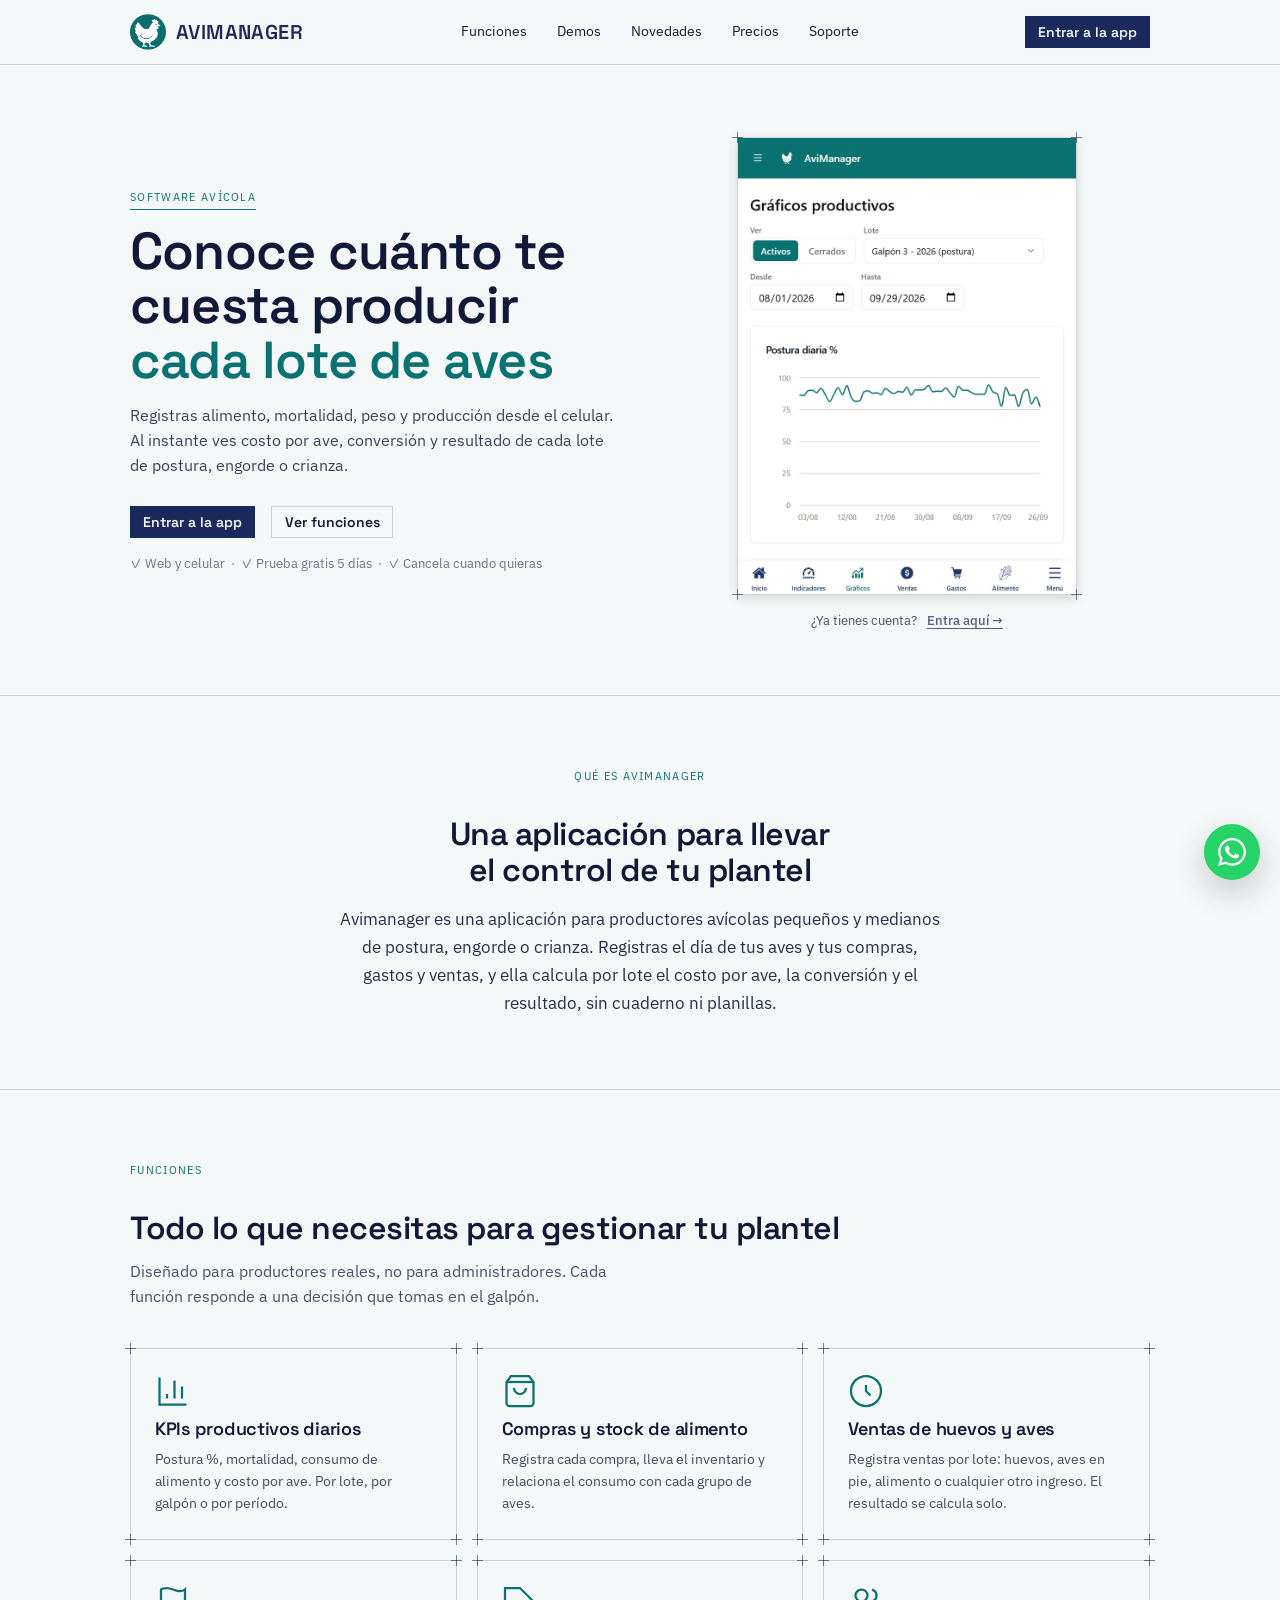
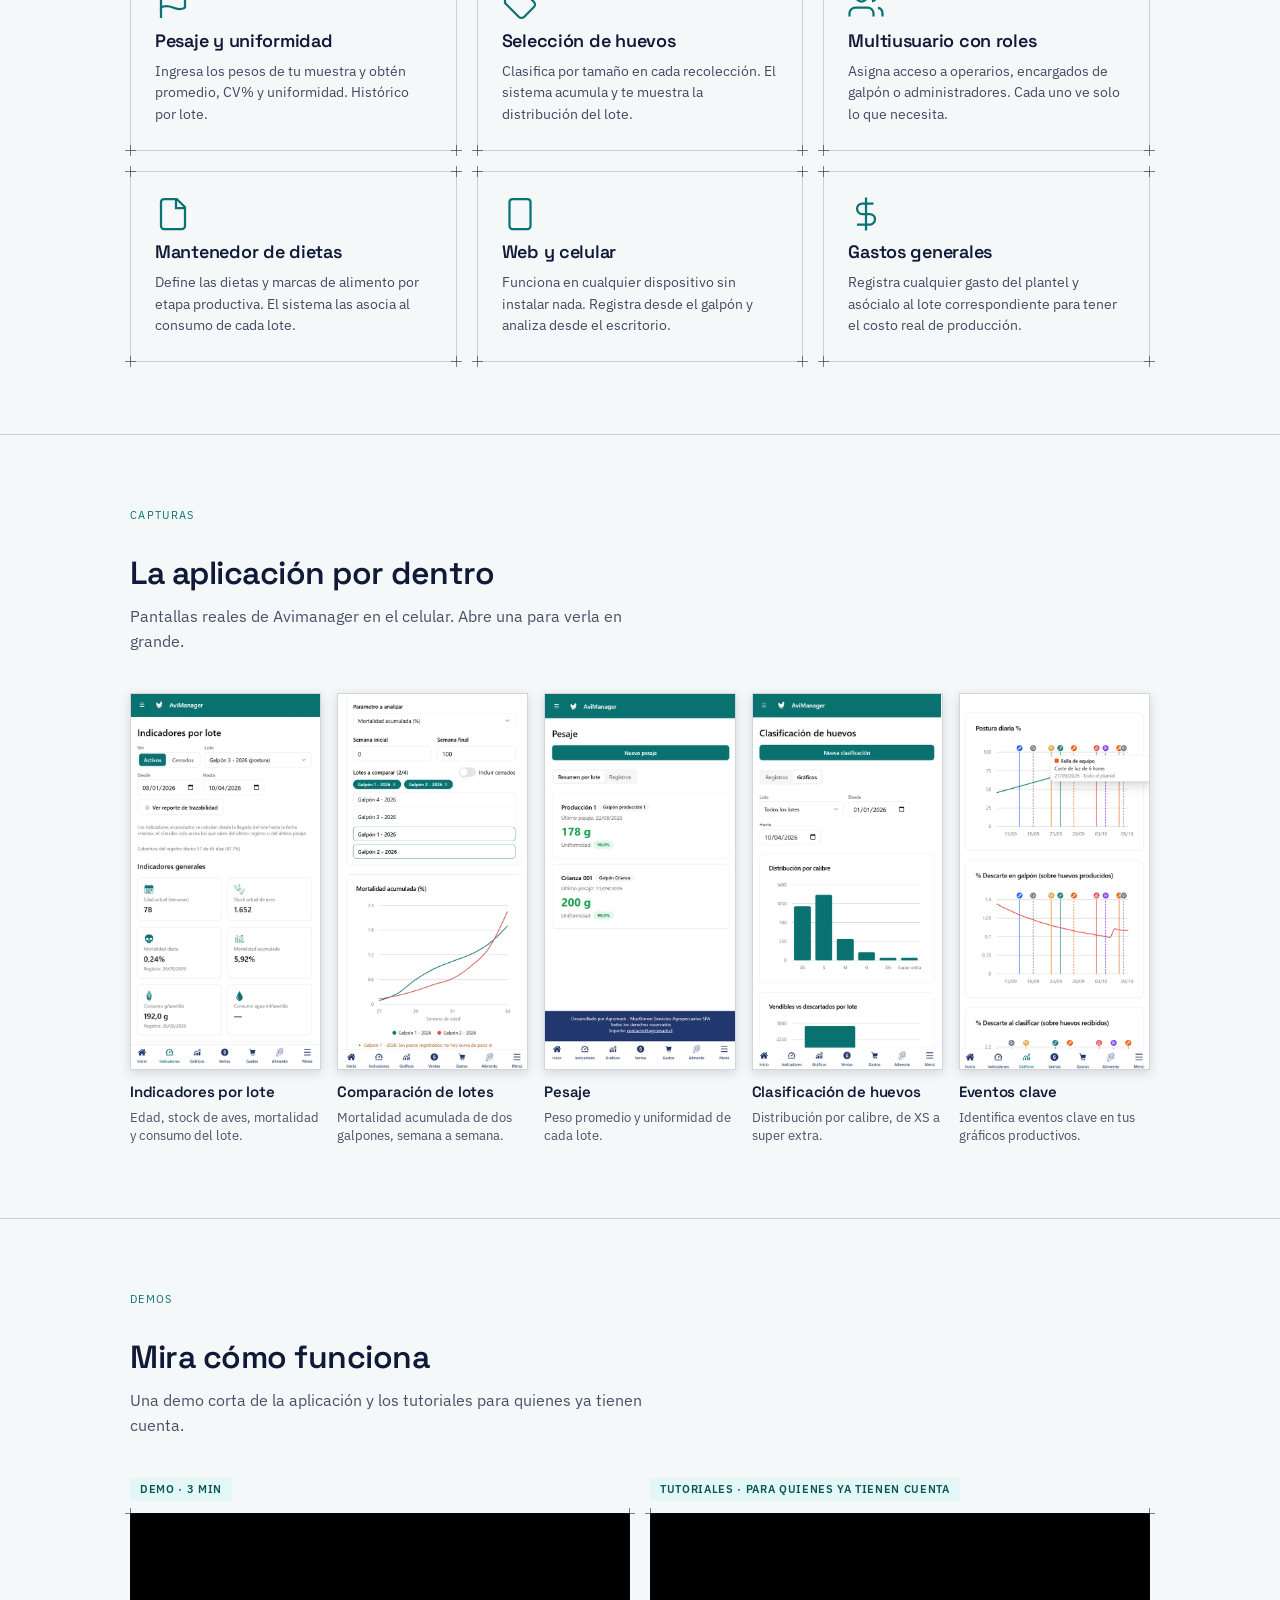
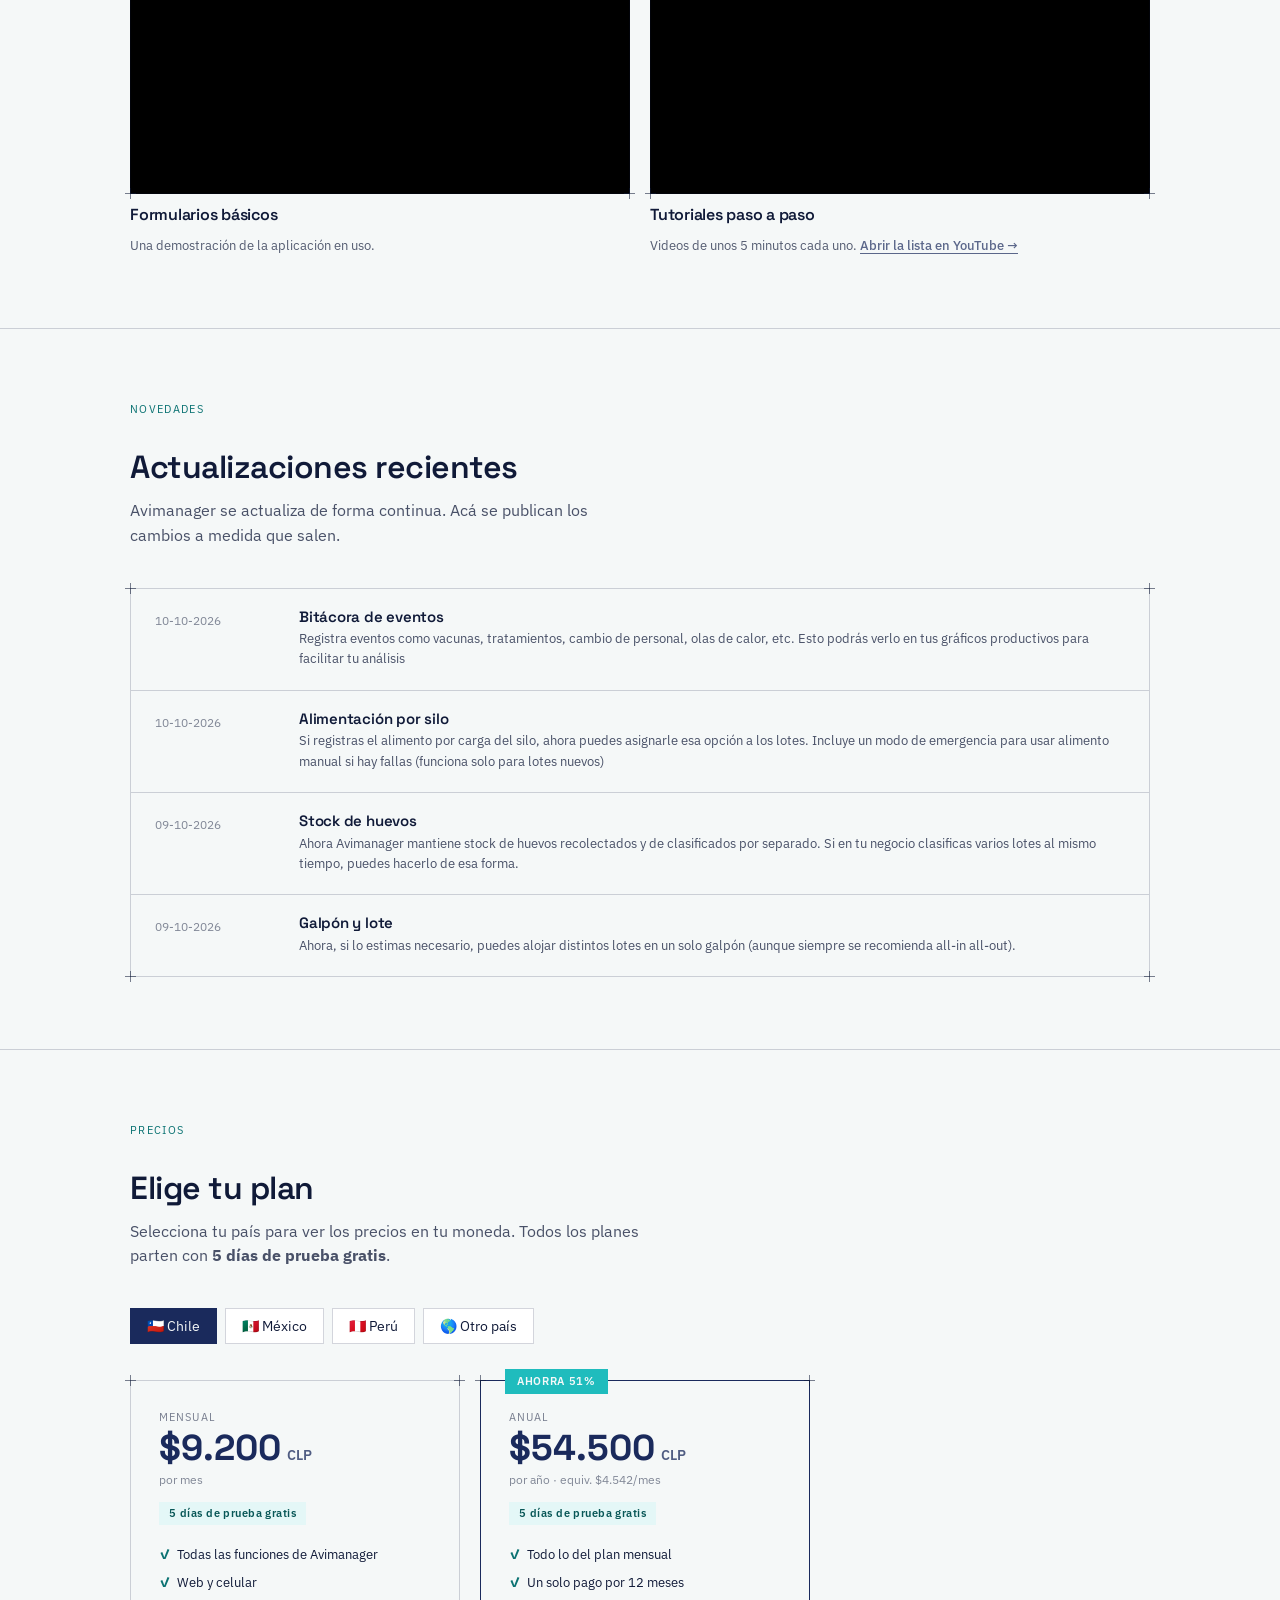
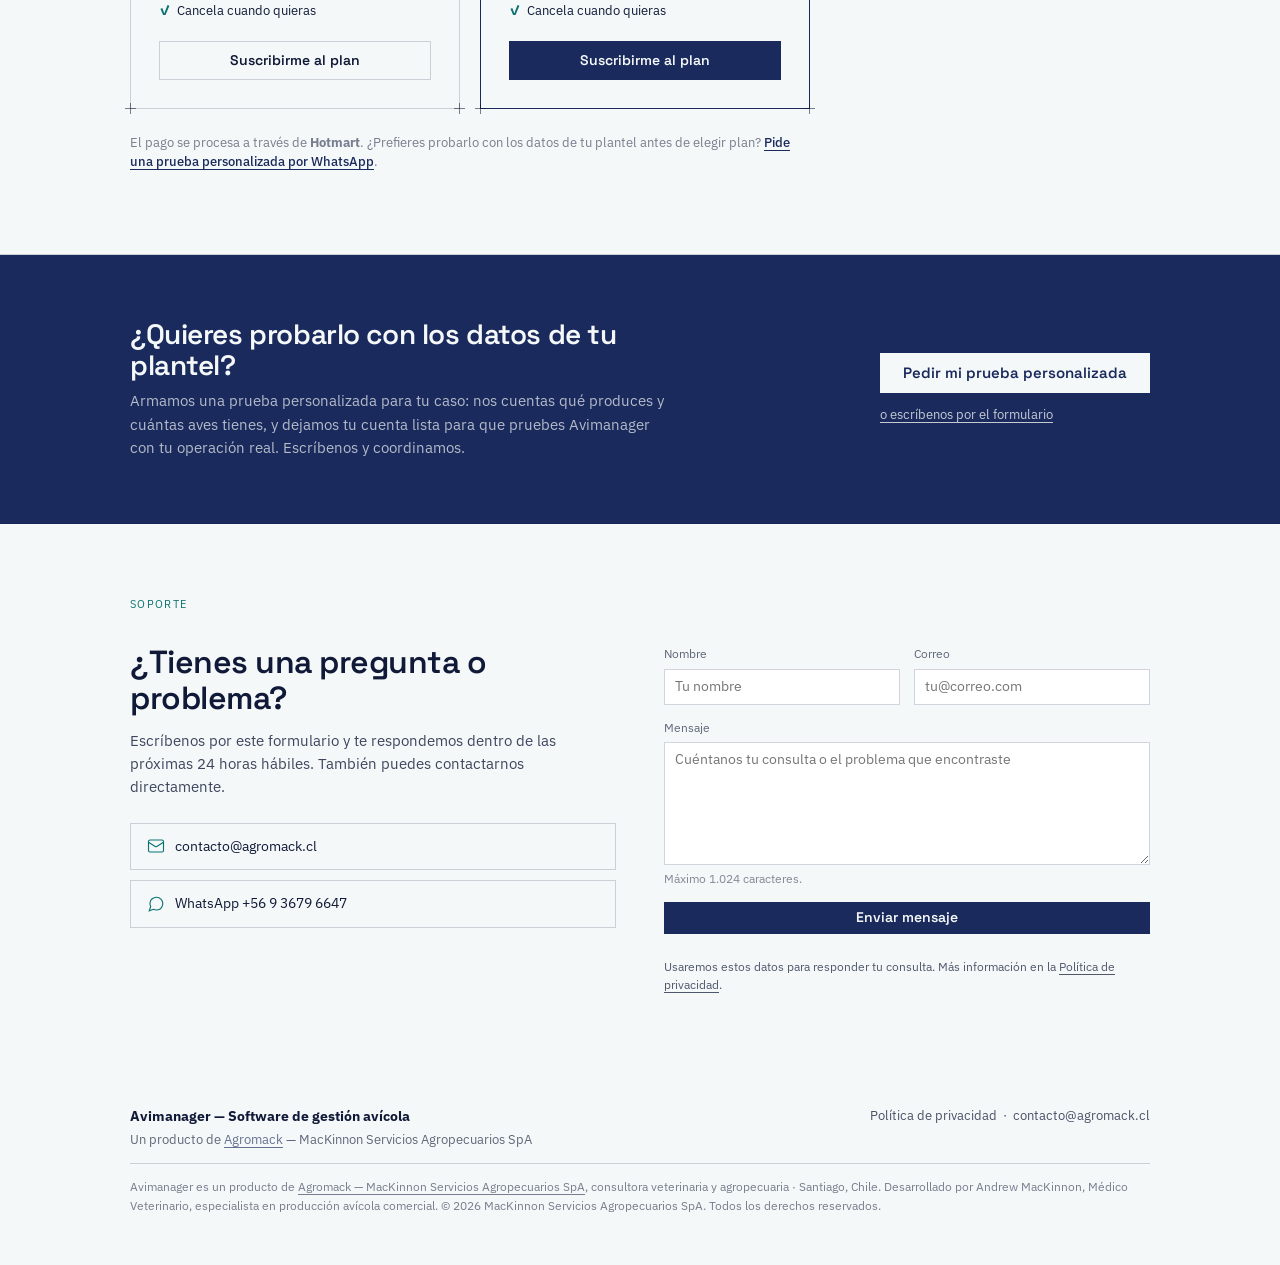
==== commit 0ba4e3a4: "actualiza eventos y gráfico bitácora" ====
--- a/index.html
+++ b/index.html
@@ -319,14 +319,11 @@
           <p>Distribución por calibre, de XS a super extra.</p>
         </li>
         <li class="shot">
-          <a href="assets/img/capturas/alimento-full.png" data-title="Alimento" aria-label="Ampliar la captura: Alimento">
-            <picture>
-              <source srcset="assets/img/capturas/alimento-560.webp" type="image/webp">
-              <img src="assets/img/capturas/alimento-full.png" width="560" height="1108" loading="lazy" decoding="async" alt="Pantalla de alimento con el stock por bodega">
-            </picture>
-          </a>
-          <h3>Alimento</h3>
-          <p>Stock por bodega, compras y catálogo.</p>
+          <a href="assets/img/capturas/eventos-full.png" data-title="Eventos clave" aria-label="Ampliar la captura: Eventos clave">
+            <img src="assets/img/capturas/eventos-full.png" width="560" height="1108" loading="lazy" decoding="async" alt="Gráficos productivos con eventos clave marcados sobre la curva de postura diaria">
+          </a>
+          <h3>Eventos clave</h3>
+          <p>Identifica eventos clave en tus gráficos productivos.</p>
         </li>
       </ul>
     </div>
@@ -380,8 +377,16 @@
 
       <div class="updates-list blueprint">
         <i class="corner tl"></i><i class="corner tr"></i><i class="corner bl"></i><i class="corner br"></i>
-        
-    <div class="update-item">
+
+        <div class="update-item">
+          <span class="update-date">10-10-2026</span>
+          <div class="update-content">
+            <h4>Bitácora de eventos</h4>
+            <p>Registra eventos como vacunas, tratamientos, cambio de personal, olas de calor, etc. Esto podrás verlo en tus gráficos productivos para facilitar tu análisis</p>
+          </div>
+        </div>
+
+        <div class="update-item">
           <span class="update-date">10-10-2026</span>
           <div class="update-content">
             <h4>Alimentación por silo</h4>
@@ -396,21 +401,14 @@
             <p>Ahora Avimanager mantiene stock de huevos recolectados y de clasificados por separado. Si en tu negocio clasificas varios lotes al mismo tiempo, puedes hacerlo de esa forma.</p>
           </div>
         </div>
+
         <div class="update-item">
           <span class="update-date">09-10-2026</span>
           <div class="update-content">
             <h4>Galpón y lote</h4>
             <p>Ahora, si lo estimas necesario, puedes alojar distintos lotes en un solo galpón (aunque siempre se recomienda all-in all-out).</p>
           </div>
-        <!-- Plantilla para cada novedad real (copiar, pegar arriba y editar):
-        <div class="update-item">
-          <span class="update-date">Mes Año</span>
-          <div class="update-content">
-            <h4>Título del cambio</h4>
-            <p>Qué cambió y para qué le sirve al productor.</p>
-          </div>
-        </div>
-        -->
+        </div>
 
       </div>
     </div>
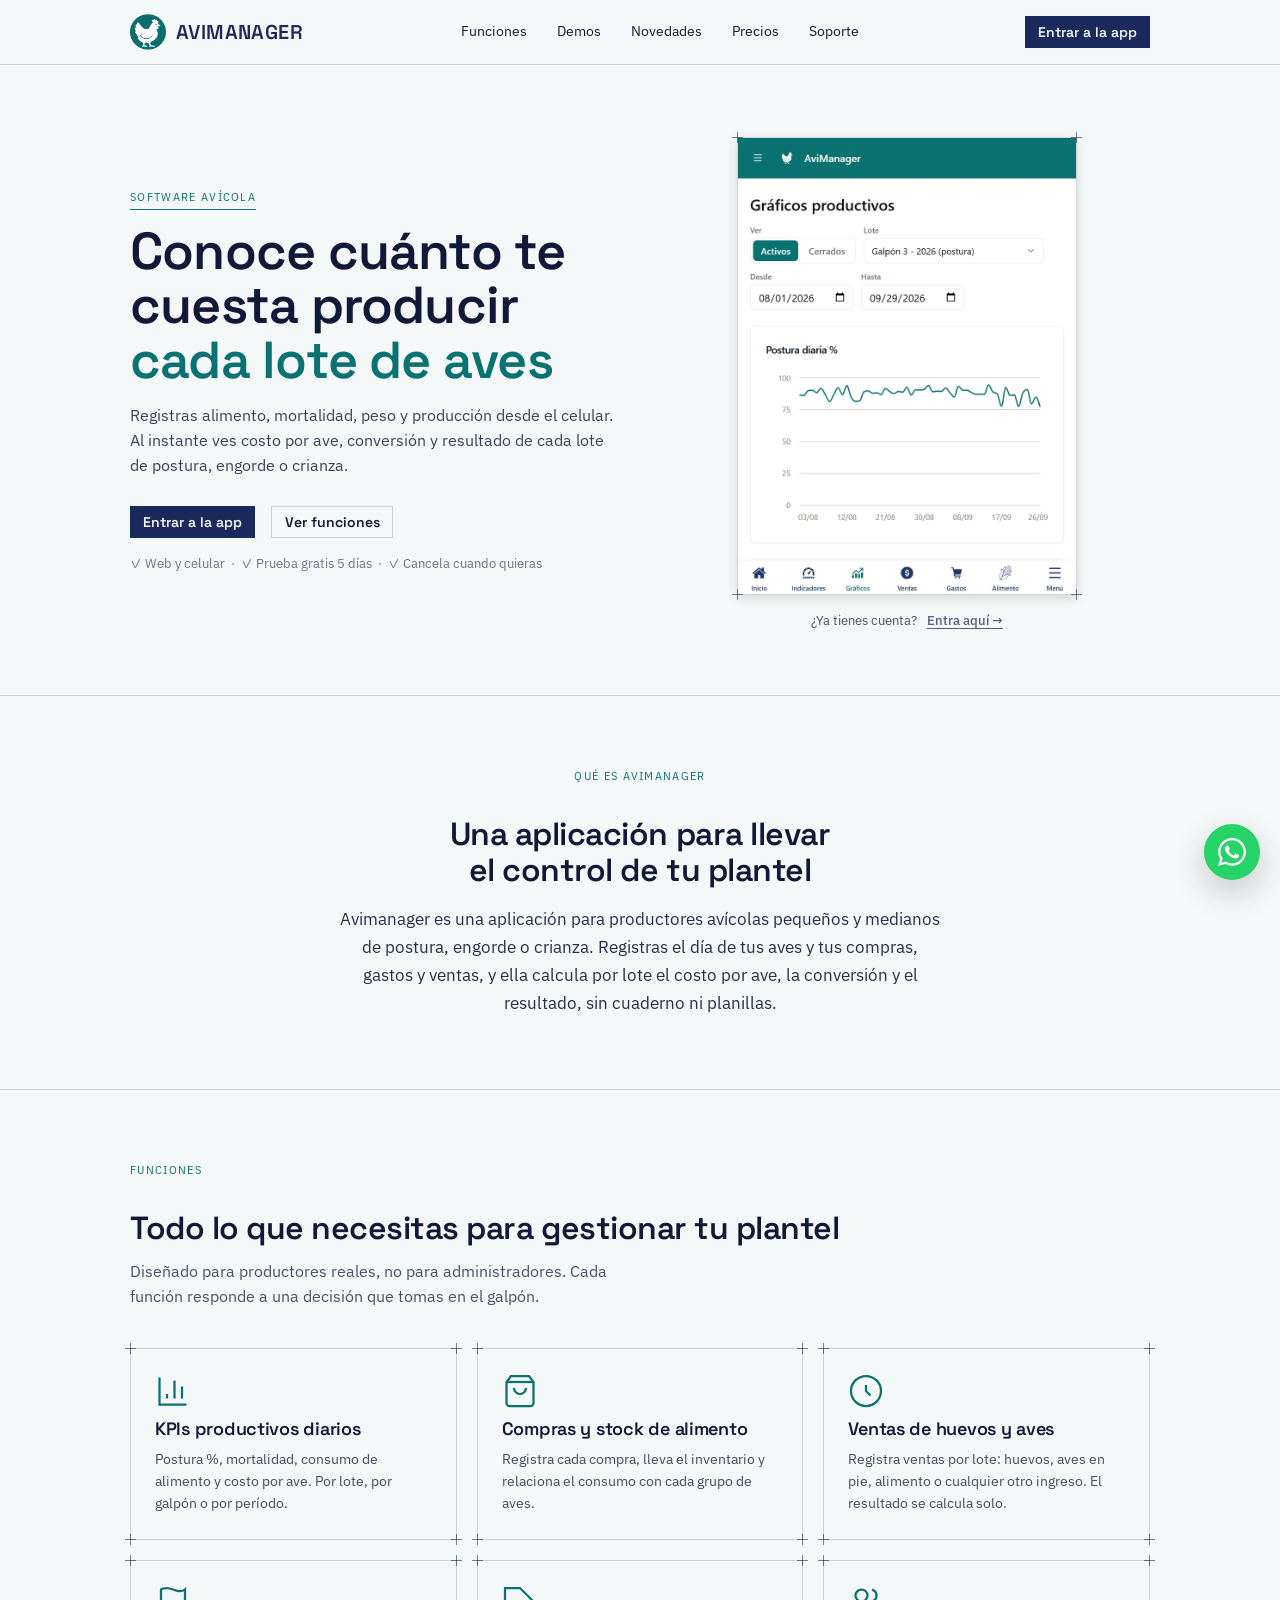
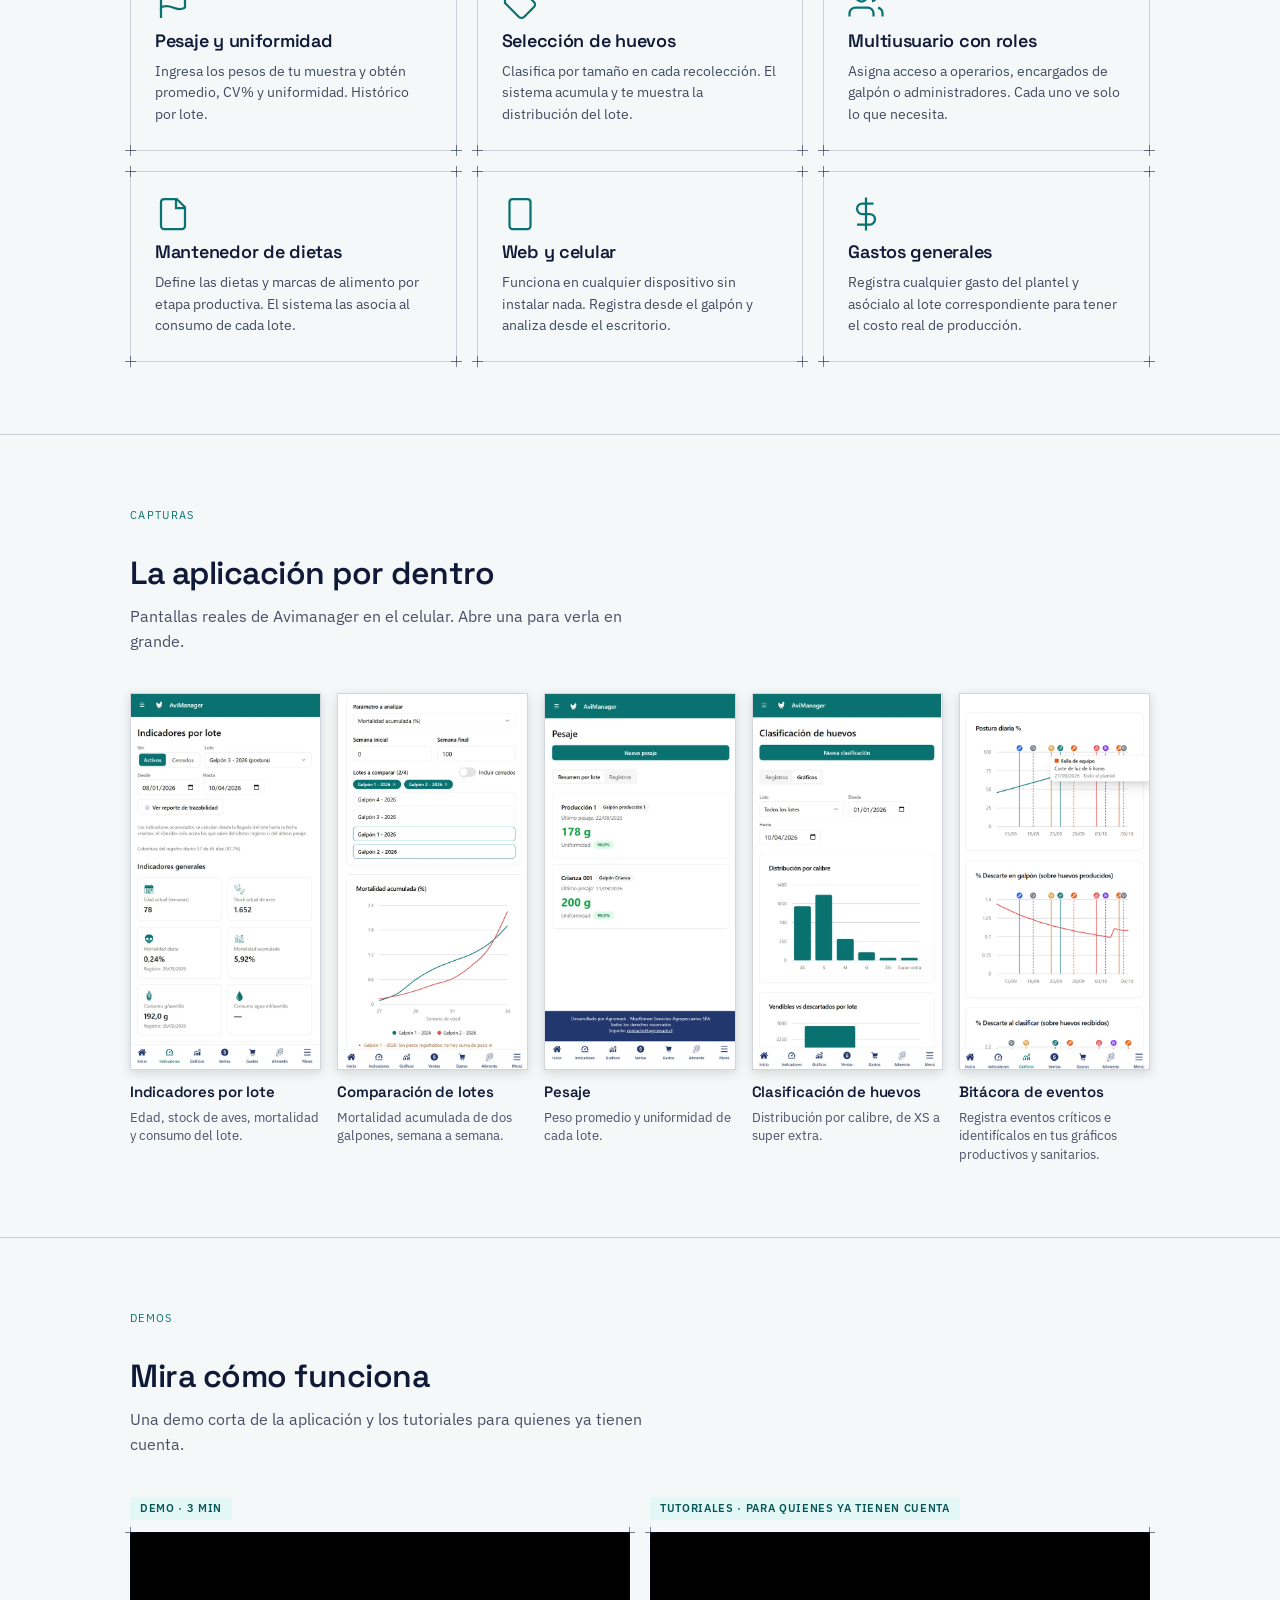
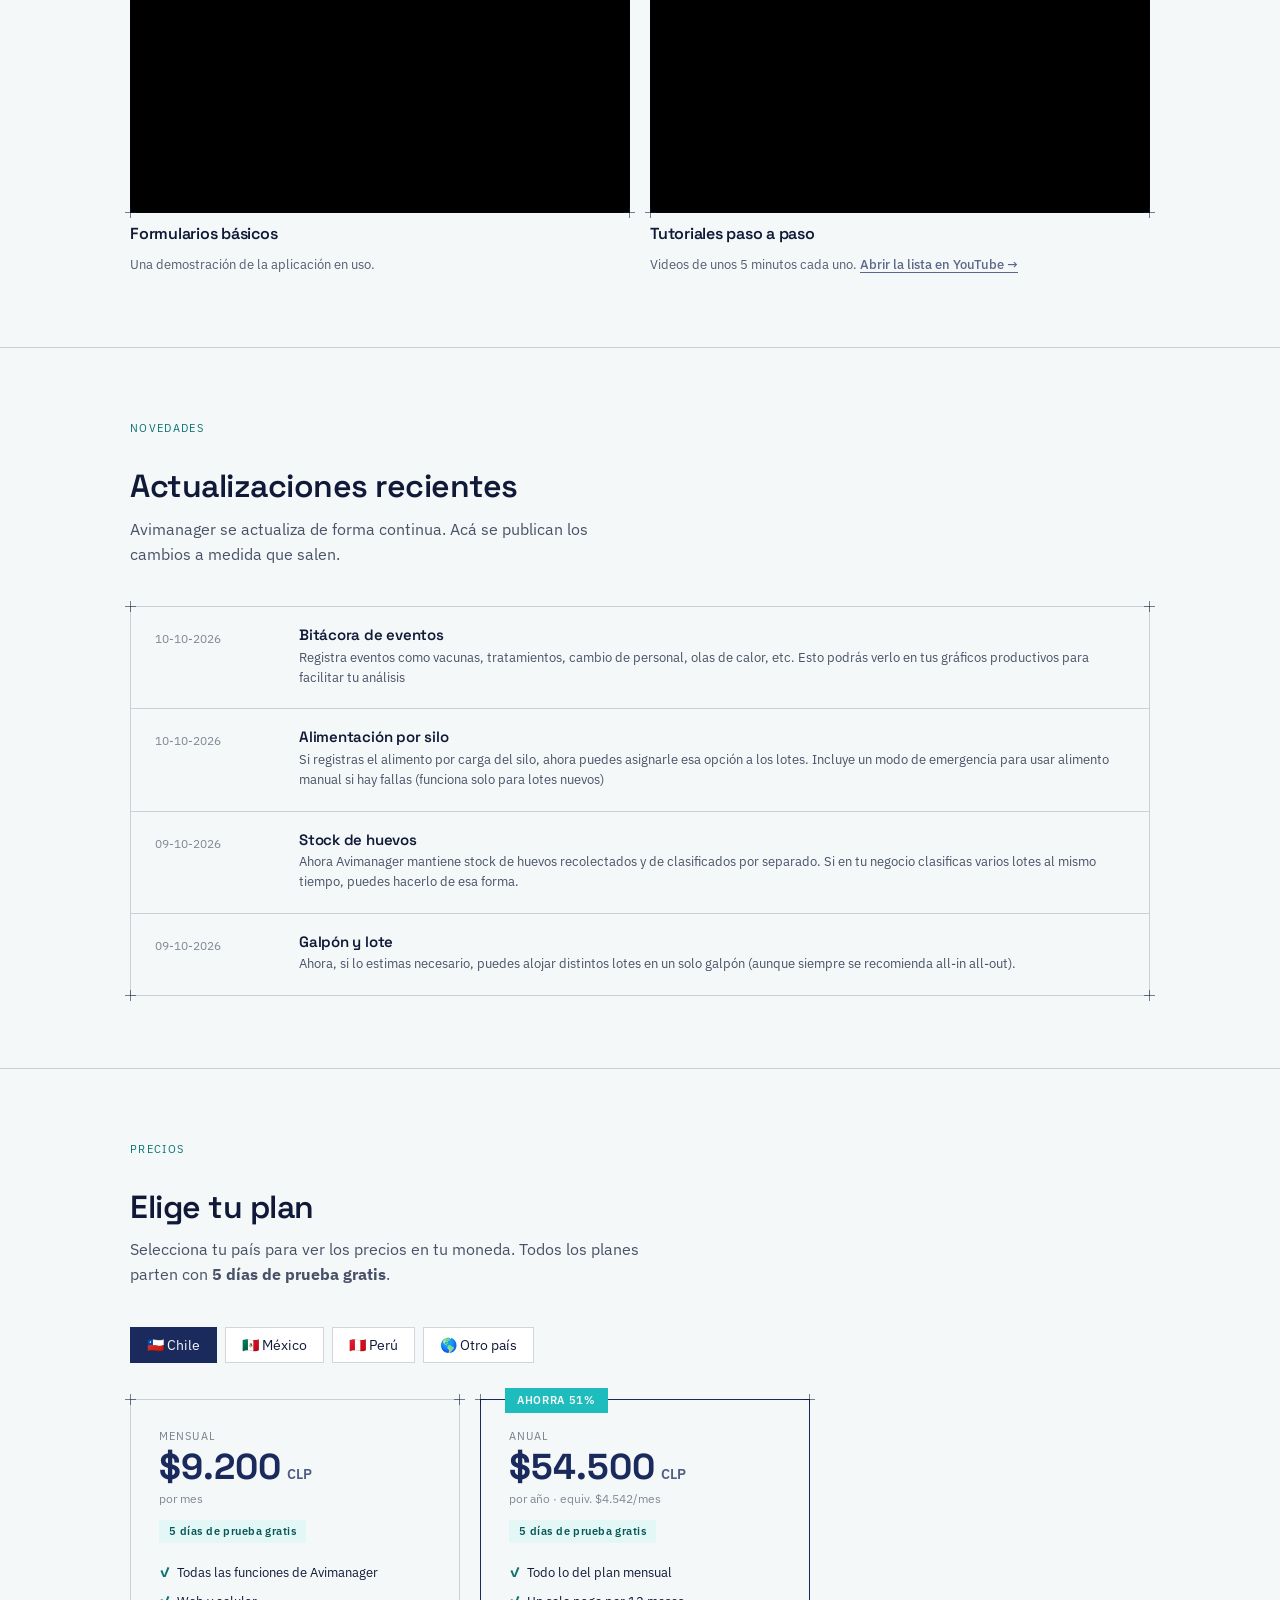
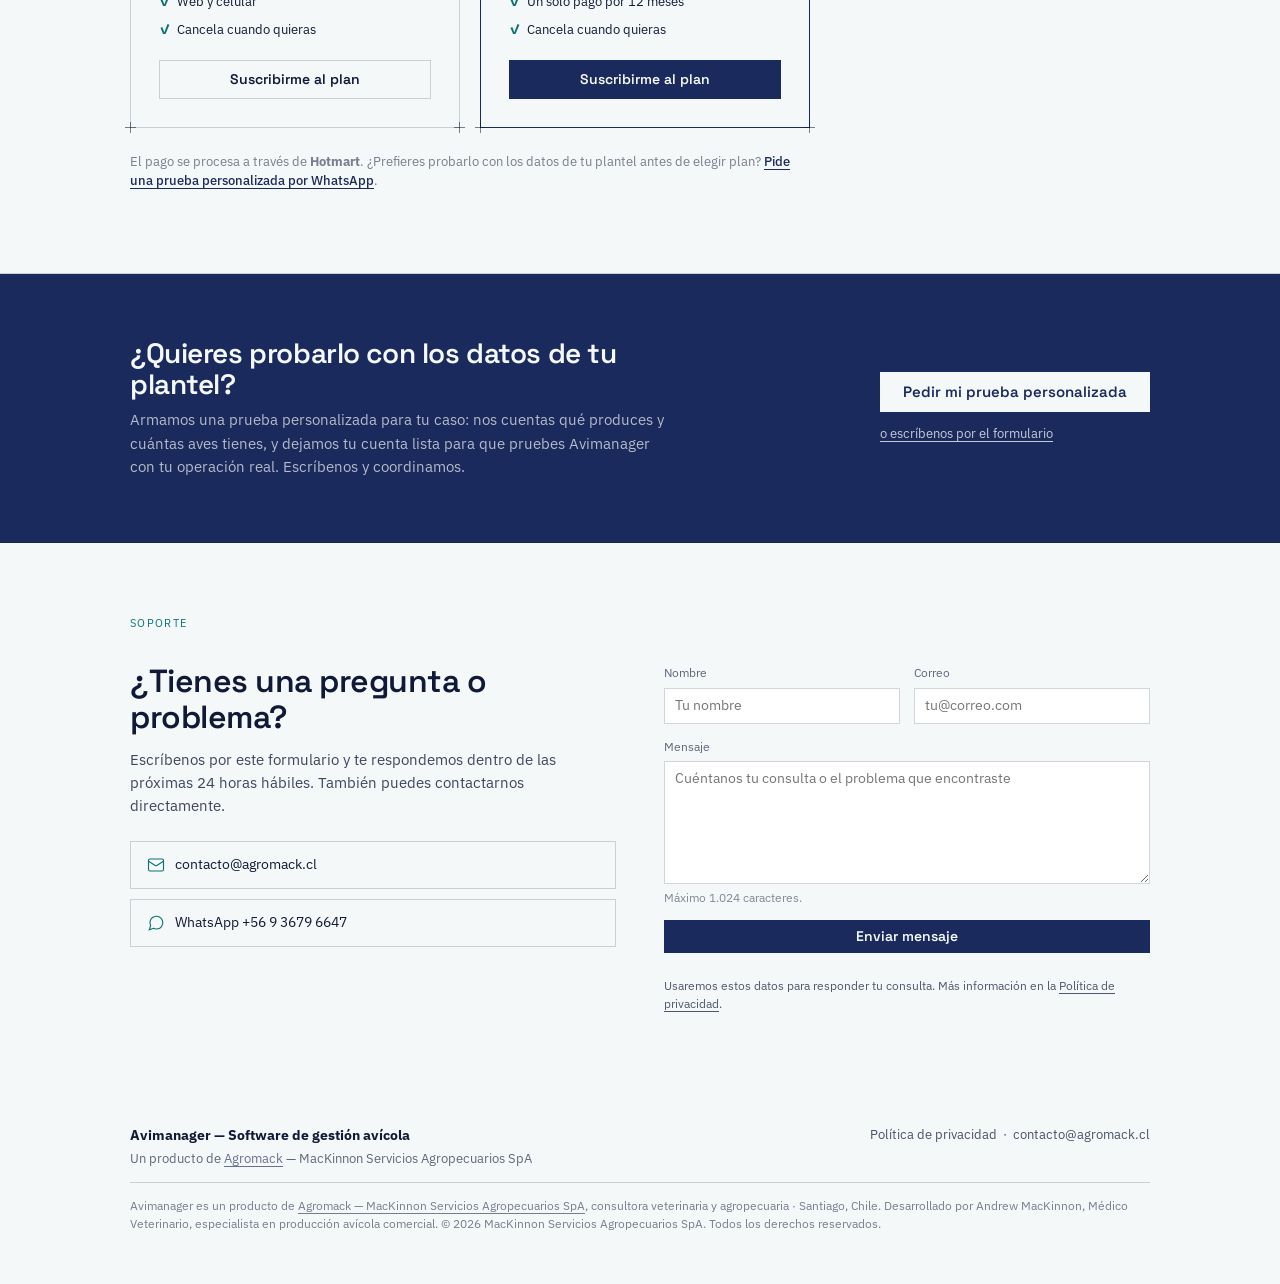
==== commit 2091874e: "set bitácora" ====
--- a/index.html
+++ b/index.html
@@ -322,8 +322,8 @@
           <a href="assets/img/capturas/eventos-full.png" data-title="Eventos clave" aria-label="Ampliar la captura: Eventos clave">
             <img src="assets/img/capturas/eventos-full.png" width="560" height="1108" loading="lazy" decoding="async" alt="Gráficos productivos con eventos clave marcados sobre la curva de postura diaria">
           </a>
-          <h3>Eventos clave</h3>
-          <p>Identifica eventos clave en tus gráficos productivos.</p>
+          <h3>Bitácora de eventos</h3>
+          <p>Registra eventos críticos e identifícalos en tus gráficos productivos y sanitarios.</p>
         </li>
       </ul>
     </div>
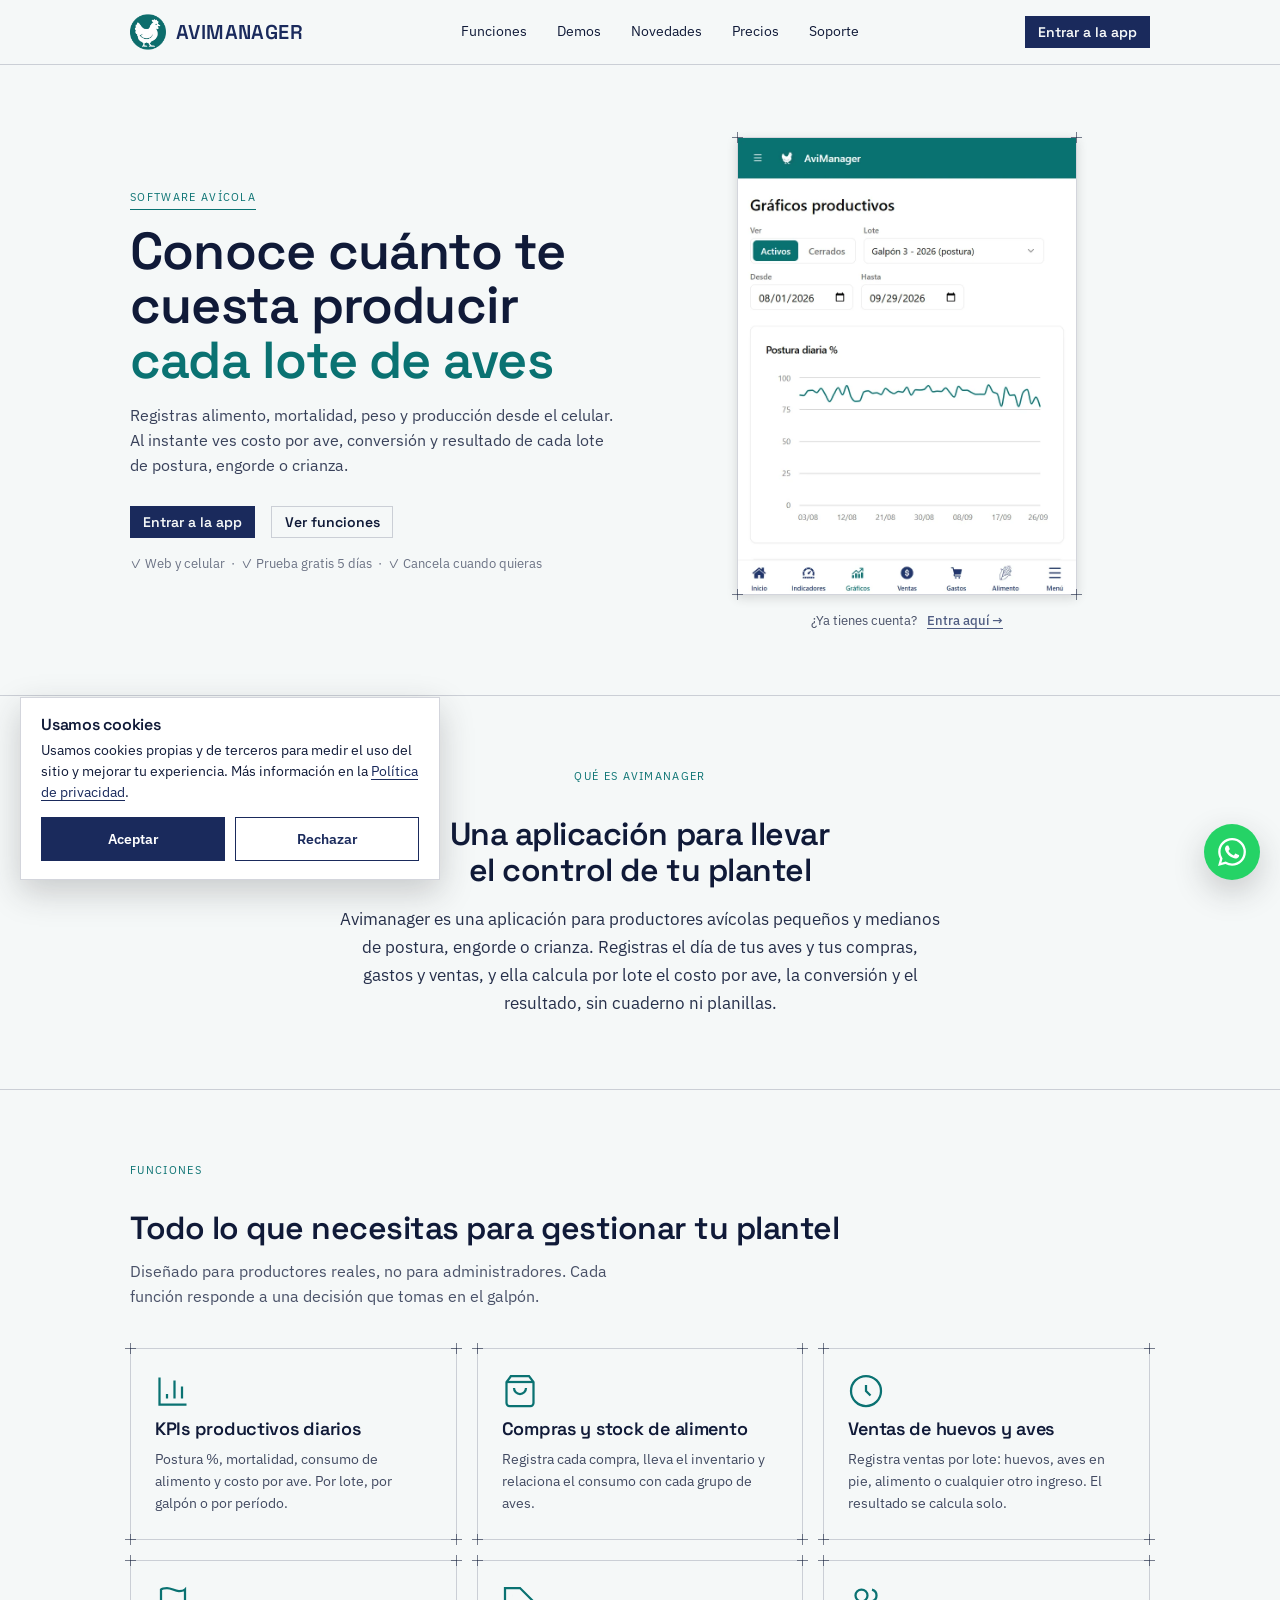
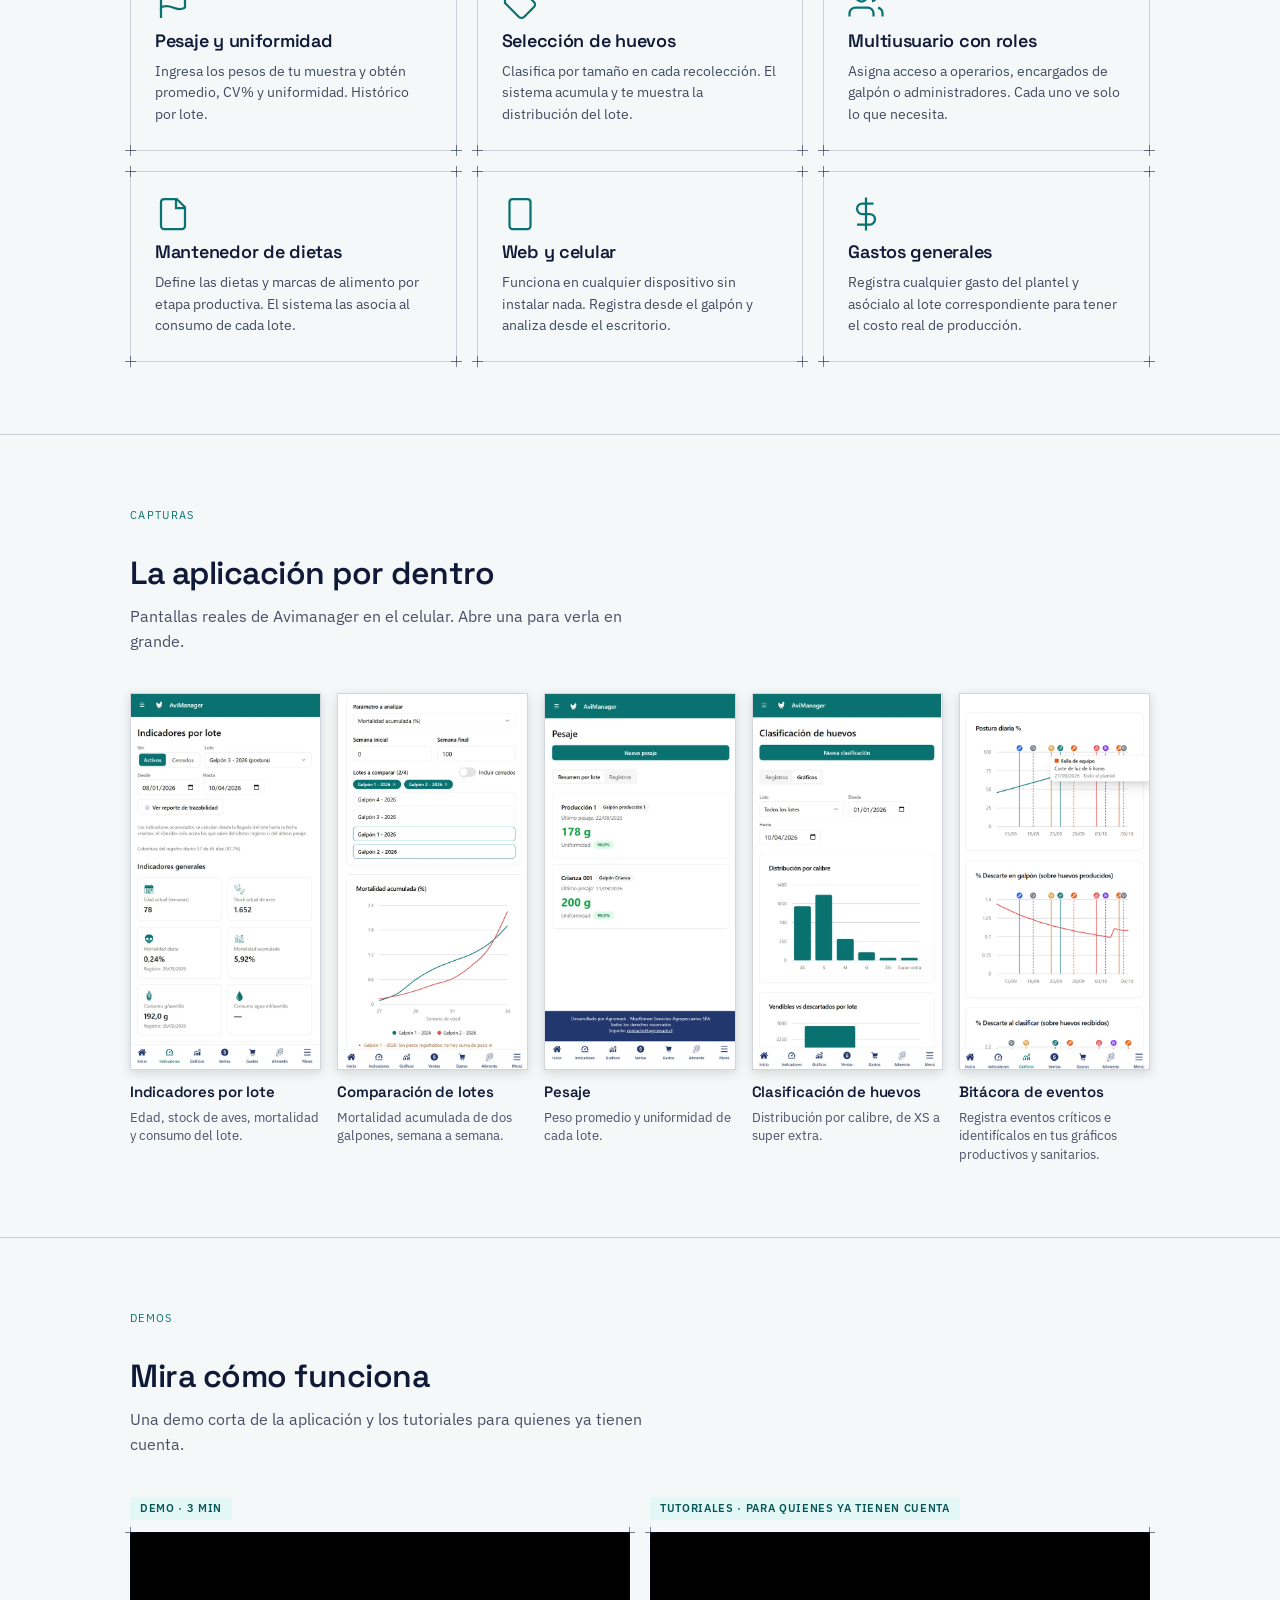
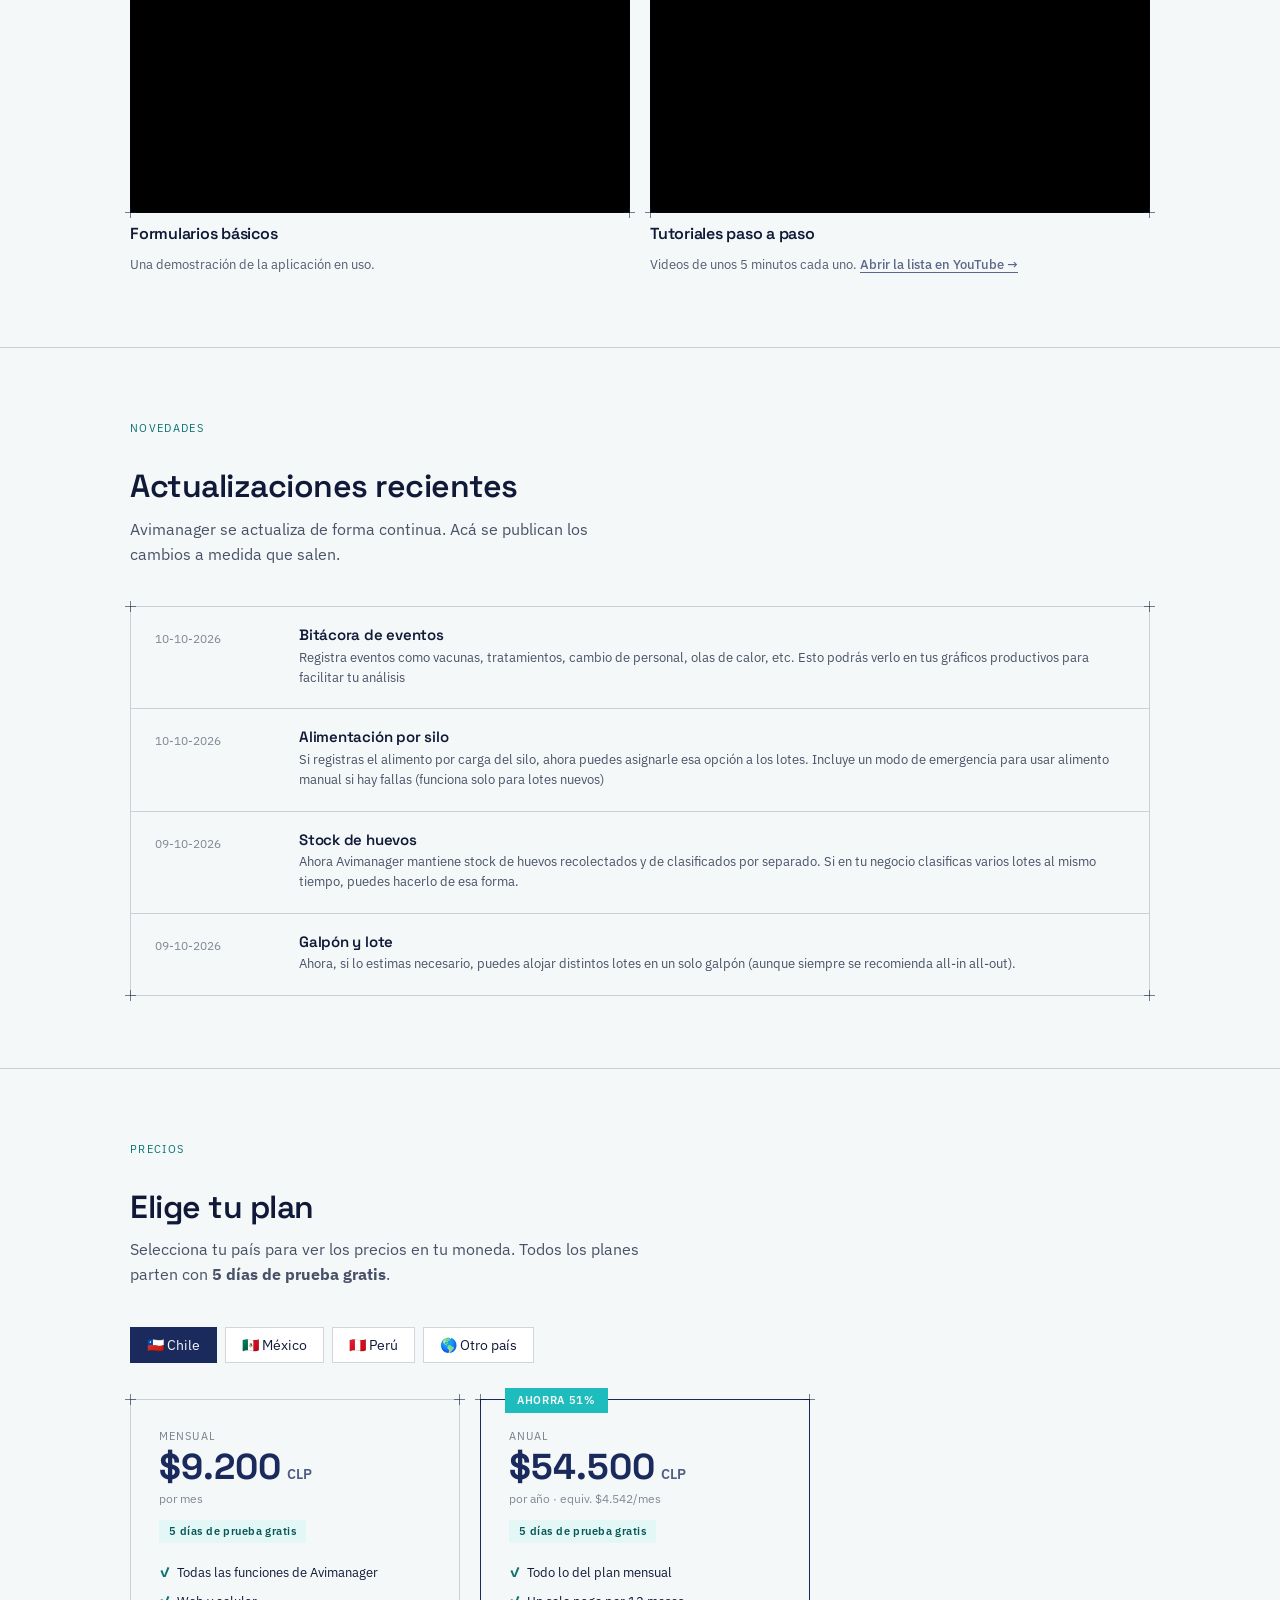
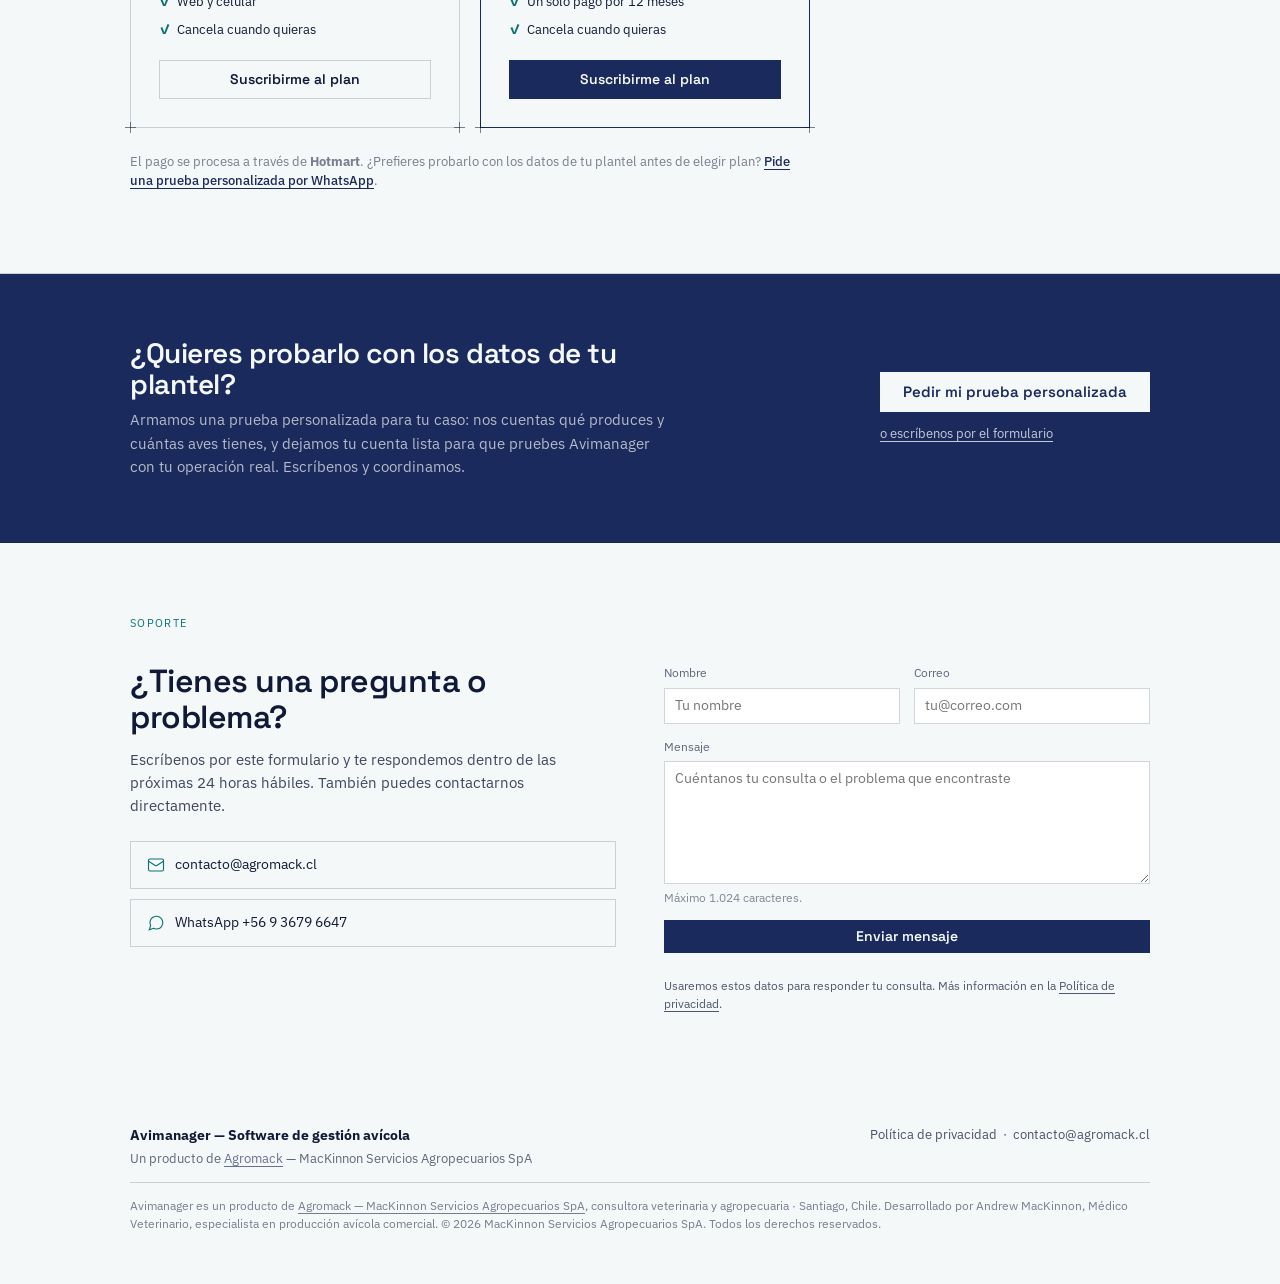
==== commit 650d01b0: "consent cookies" ====
--- a/index.html
+++ b/index.html
@@ -29,7 +29,7 @@
 <link rel="apple-touch-icon" href="assets/img/apple-touch-icon.png">
 
 <!-- Google tag (gtag.js) — GA4 de Avimanager -->
-<script async src="https://www.googletagmanager.com/gtag/js?id=G-YMJ07HMBLQ"></script>
+<script type="text/plain" data-consent-src="https://www.googletagmanager.com/gtag/js?id=G-YMJ07HMBLQ"></script>
 <script>
   window.dataLayer = window.dataLayer || [];
   function gtag(){dataLayer.push(arguments);}
@@ -38,7 +38,7 @@
 </script>
 
 <!-- Meta Pixel — pixel de Avimanager -->
-<script>
+<script type="text/plain" data-consent>
 !function(f,b,e,v,n,t,s)
 {if(f.fbq)return;n=f.fbq=function(){n.callMethod?
 n.callMethod.apply(n,arguments):n.queue.push(arguments)};
@@ -50,9 +50,7 @@
 fbq('init', '1386238589918832');
 fbq('track', 'PageView');
 </script>
-<noscript><img height="1" width="1" style="display:none"
-src="https://www.facebook.com/tr?id=1386238589918832&ev=PageView&noscript=1"
-/></noscript>
+
 
 <link rel="preconnect" href="https://fonts.googleapis.com">
 <link rel="preconnect" href="https://fonts.gstatic.com" crossorigin>
@@ -73,6 +71,15 @@
 .shots{display:grid;grid-template-columns:repeat(5,1fr);gap:16px;list-style:none;margin:0;padding:0}
 .shot{display:flex;flex-direction:column;gap:8px;min-width:0}
 .shot a{display:block;border:1px solid var(--color-divider);background:#fff;box-shadow:var(--shadow-md)}
+.shot a{position:relative;overflow:hidden;cursor:zoom-in;transition:transform .2s ease,box-shadow .2s ease,border-color .2s ease}
+.shot a::after{content:"+";position:absolute;right:8px;bottom:8px;width:32px;height:32px;display:grid;place-items:center;background:var(--color-accent);color:#fff;font-size:22px;line-height:1;opacity:0;transform:translateY(6px);transition:opacity .2s ease,transform .2s ease}
+.shot a:hover,.shot a:focus-visible{transform:translateY(-4px);box-shadow:var(--shadow-lg);border-color:var(--color-accent)}
+.shot a:hover::after,.shot a:focus-visible::after{opacity:1;transform:none}
+.shot a:focus-visible{outline:2px solid var(--color-accent);outline-offset:2px}
+.shot a:active{transform:translateY(-1px)}
+.shot img{transition:transform .35s ease}
+.shot a:hover img{transform:scale(1.03)}
+@media (prefers-reduced-motion:reduce){.shot a,.shot a::after,.shot img{transition:none}.shot a:hover{transform:none}.shot a:hover img{transform:none}}
 .shot img{display:block;width:100%;aspect-ratio:560/1108;object-fit:contain;object-position:top;background:#fff}
 .shot h3{font-size:15px;margin:6px 0 0}
 .shot p{font-size:13px;line-height:1.45;opacity:.75;margin:0}
@@ -90,7 +97,7 @@
 body.lb-open{overflow:hidden}
 </style>
 <!-- Microsoft Clarity -->
-<script type="text/javascript">
+<script type="text/plain" data-consent>
     (function(c,l,a,r,i,t,y){
         c[a]=c[a]||function(){(c[a].q=c[a].q||[]).push(arguments)};
         t=l.createElement(r);t.async=1;t.src="https://www.clarity.ms/tag/"+i;
@@ -670,5 +677,6 @@
 fetch("https://assets.mailerlite.com/jsonp/2057335/forms/200328651992990999/takel").catch(function () {});
 </script>
 <script src="assets/js/site.js?v=20261005"></script>
+<script src="assets/js/cookies.js"></script>
 </body>
 </html>
--- a/assets/css/site.css
+++ b/assets/css/site.css
@@ -197,6 +197,19 @@
   border-bottom: 1px solid var(--color-divider);
 }
 .update-item:last-child { border-bottom: none; }
+.update-item { position: relative; transition: background-color .2s ease, padding-left .2s ease; }
+.update-item::before {
+  content: ""; position: absolute; left: 0; top: 0; bottom: 0; width: 3px;
+  background: var(--color-accent); transform: scaleY(0); transform-origin: top;
+  transition: transform .25s ease;
+}
+.update-item:hover { background: color-mix(in srgb, var(--color-accent) 8%, transparent); padding-left: 32px; }
+.update-item:hover::before { transform: scaleY(1); }
+.update-item:hover .update-date { color: var(--color-accent-700); }
+.update-item:hover .update-content h4 { color: var(--color-accent-700); }
+.update-item:hover .update-content p { opacity: .9; }
+.update-date, .update-content h4, .update-content p { transition: color .2s ease, opacity .2s ease; }
+@media (prefers-reduced-motion: reduce) { .update-item, .update-item::before { transition: none; } }
 .update-date {
   font-size: 12px; padding-top: 3px;
   color: color-mix(in srgb, var(--color-text) 50%, transparent);
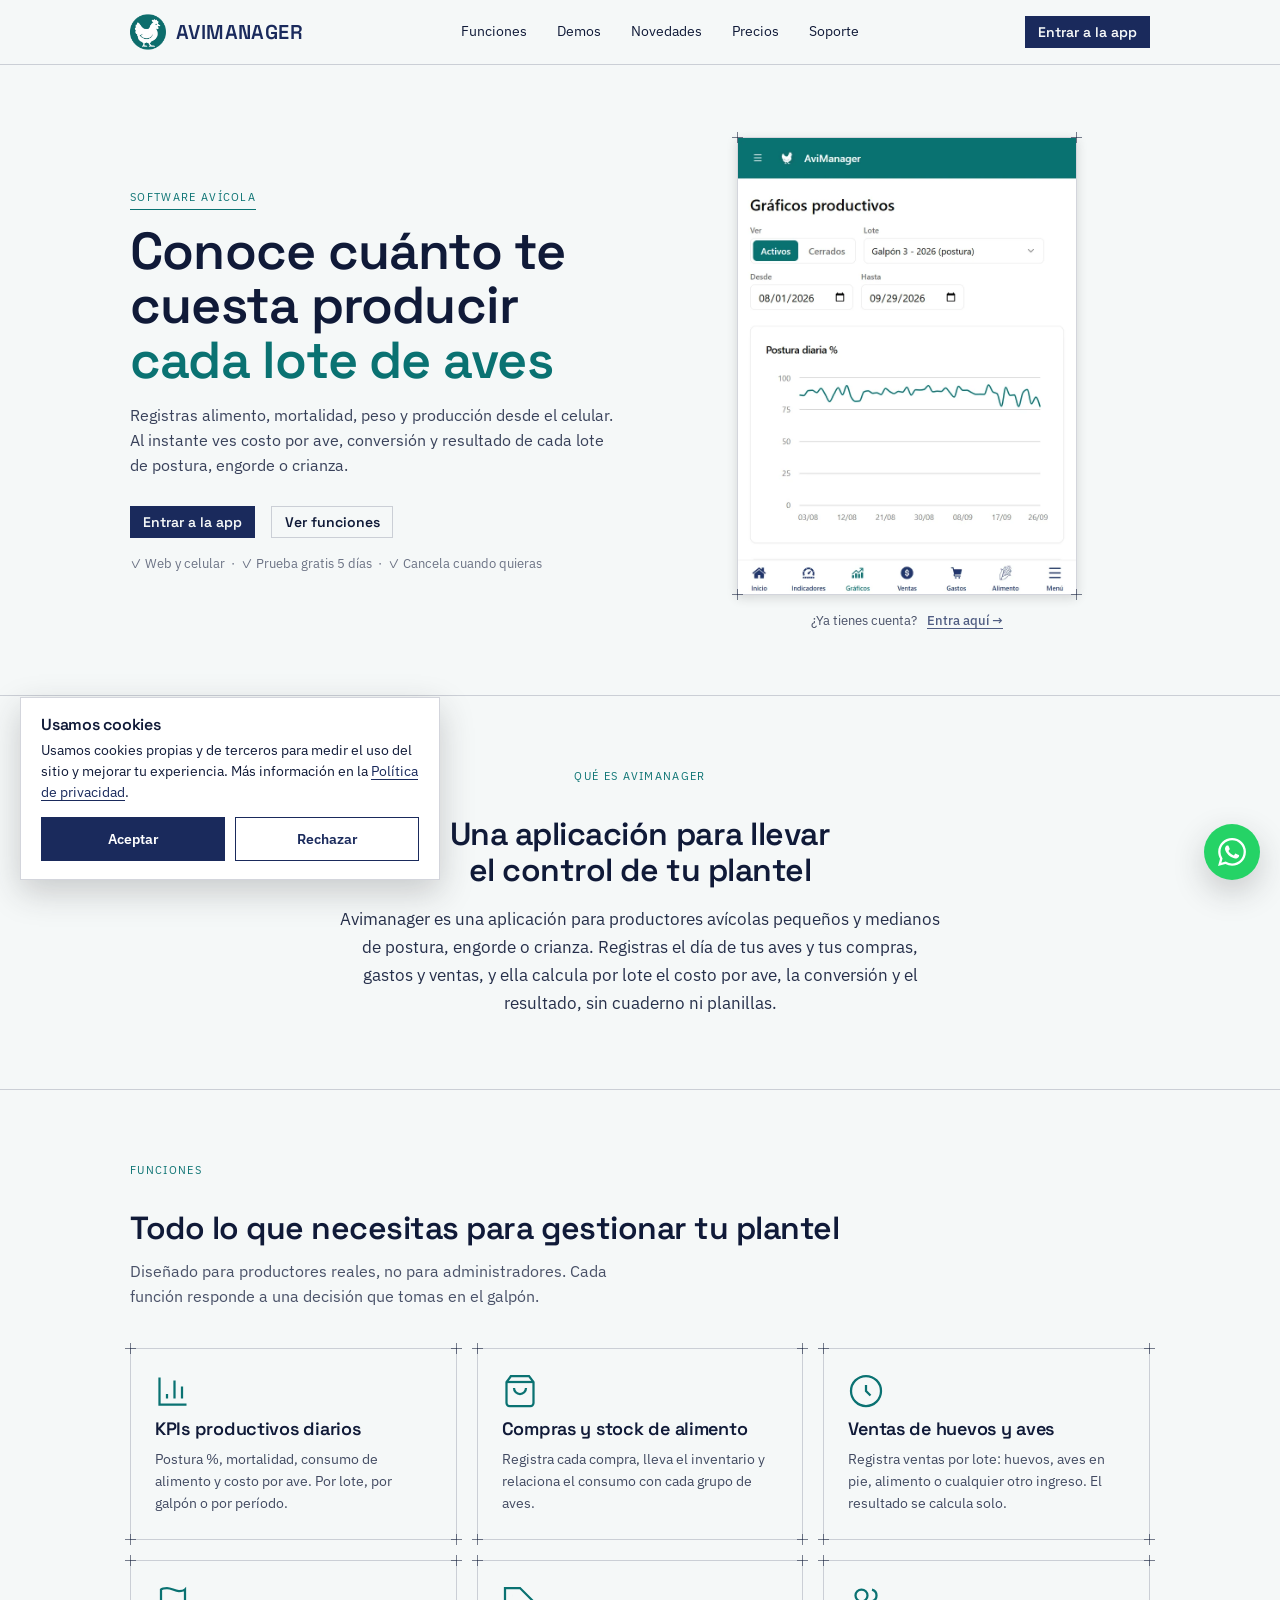
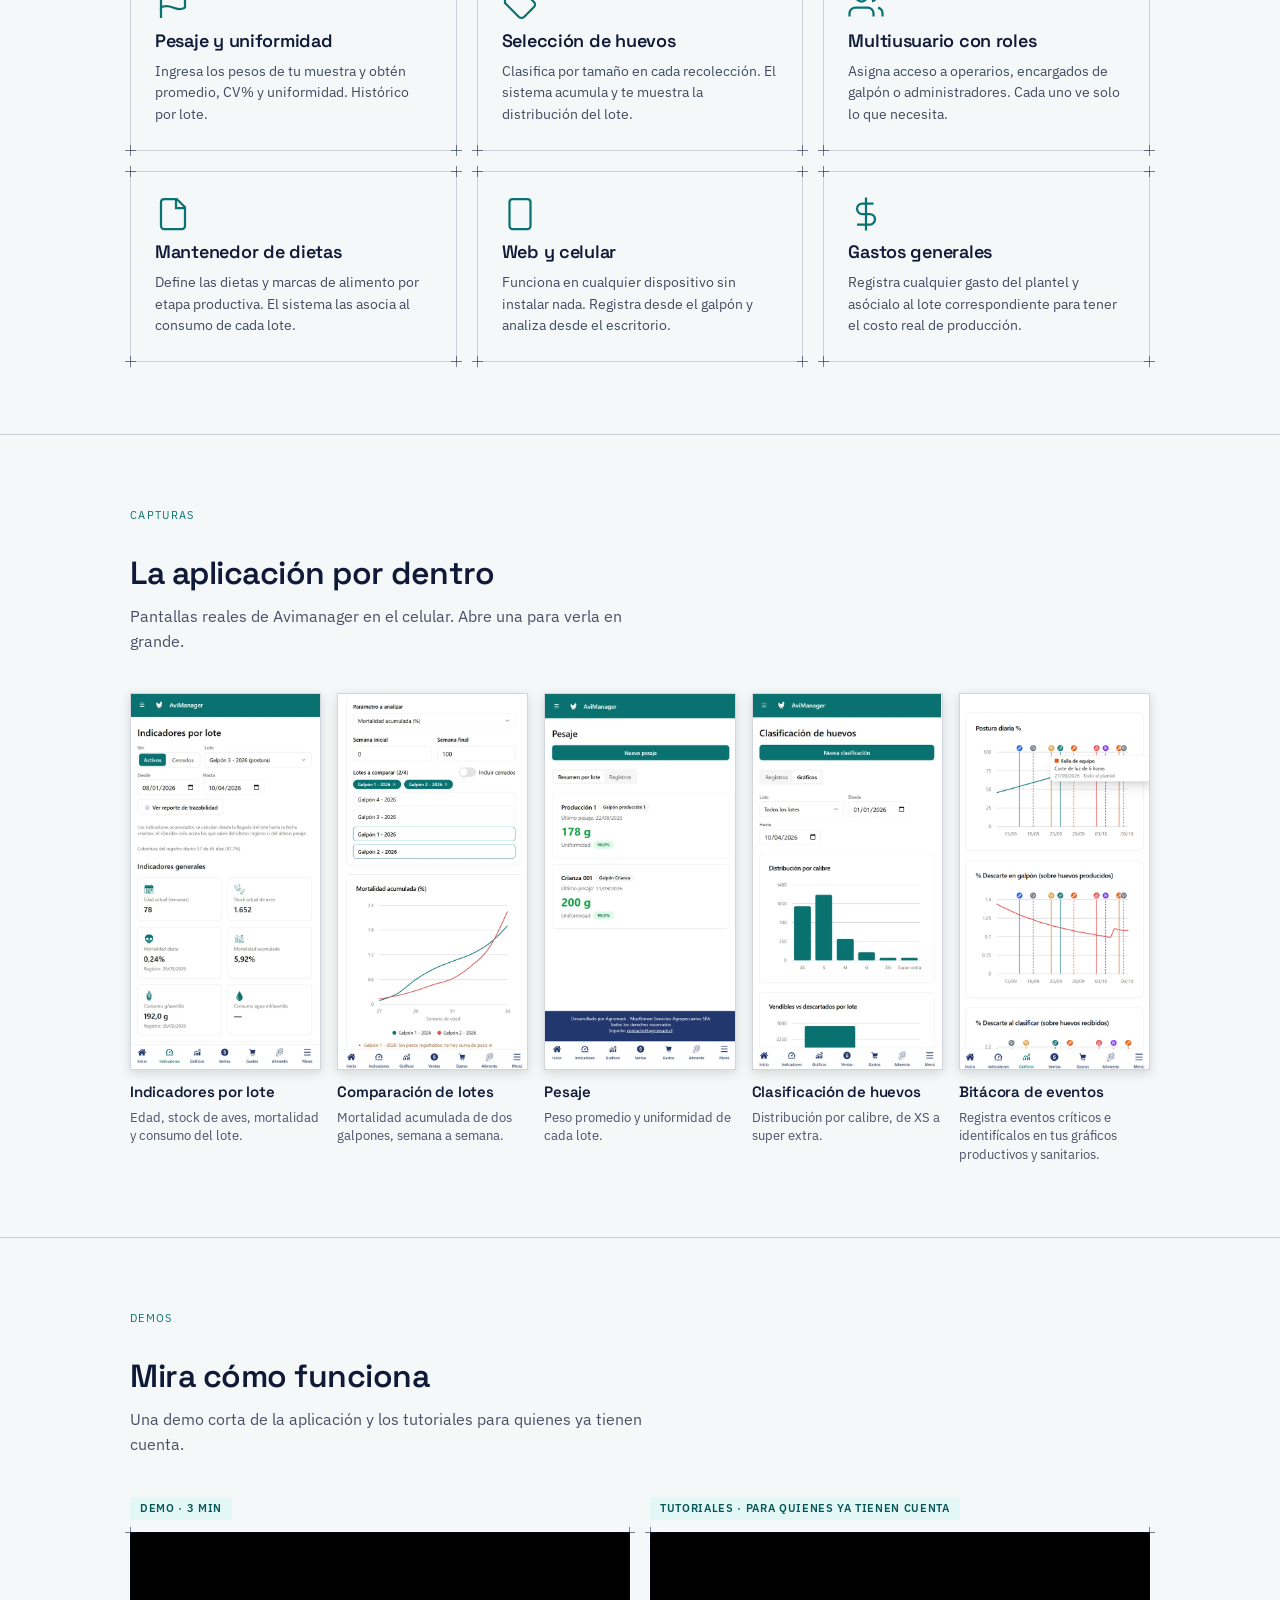
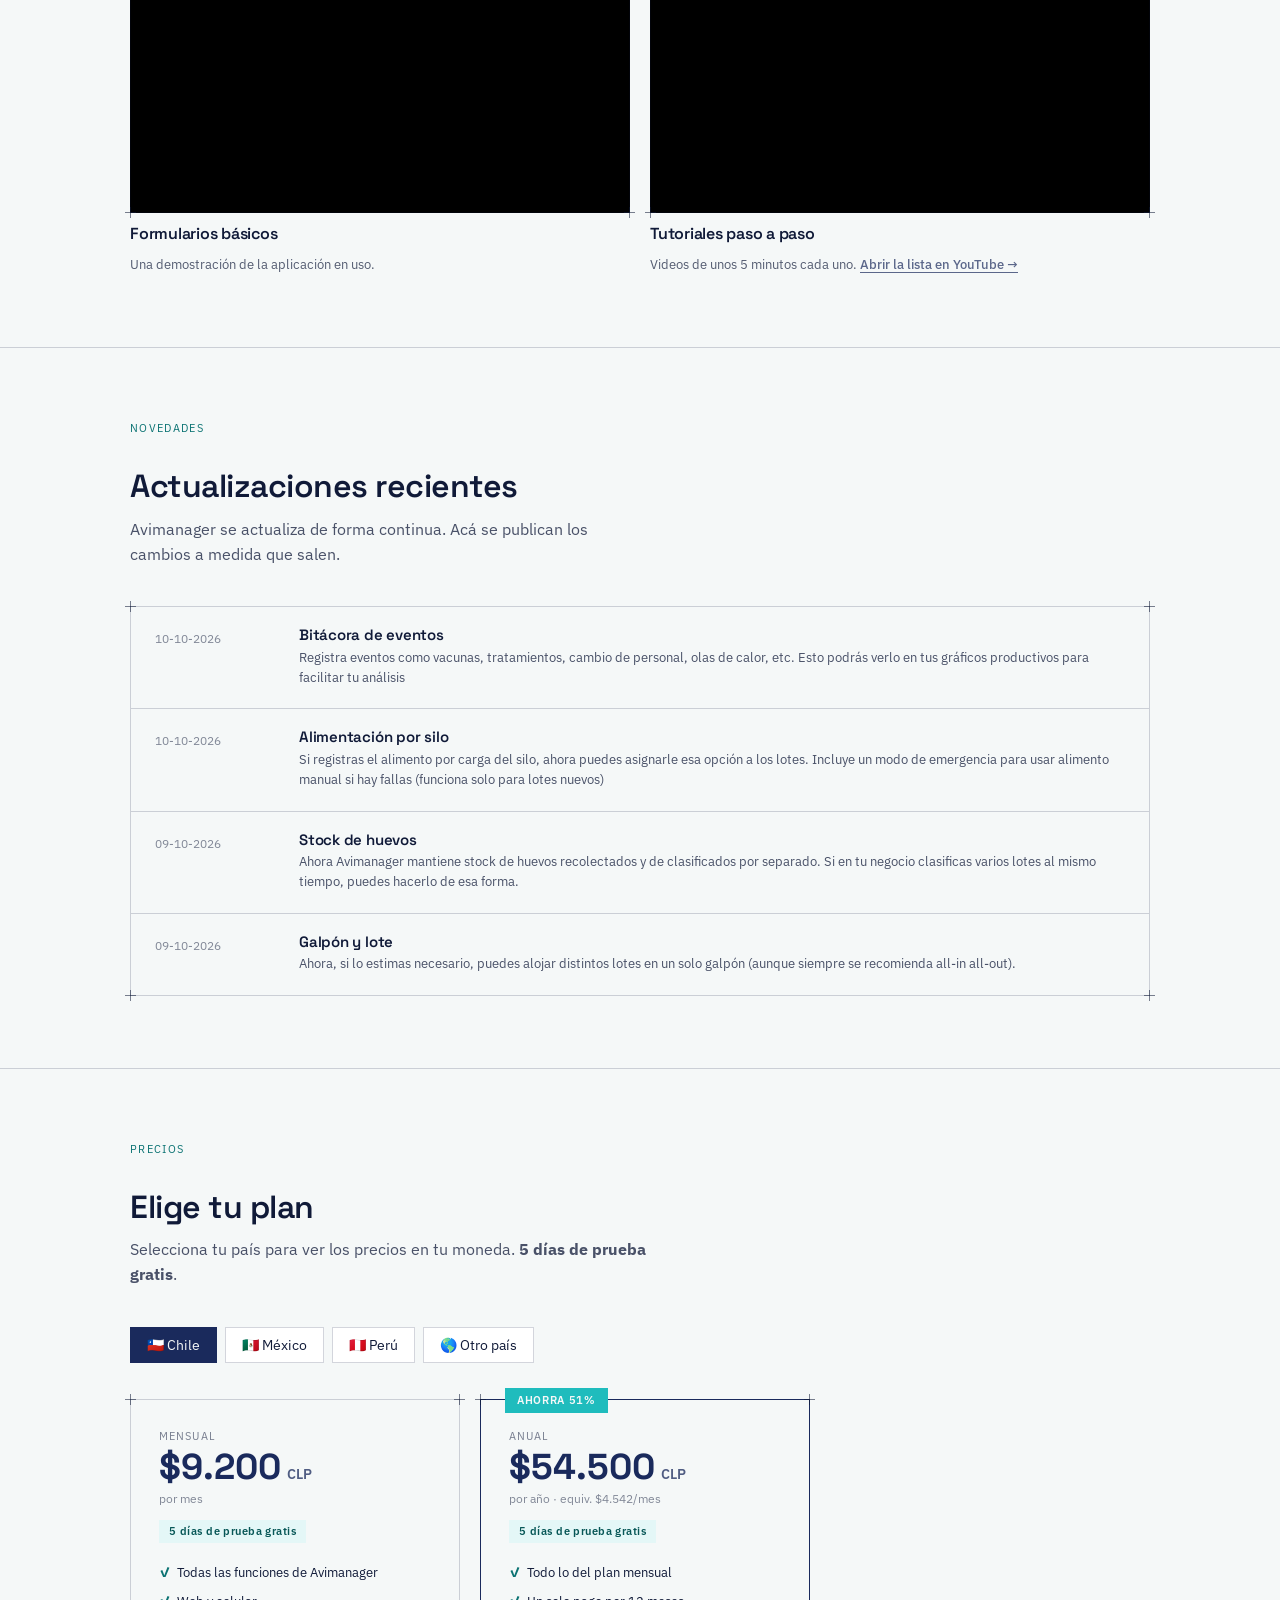
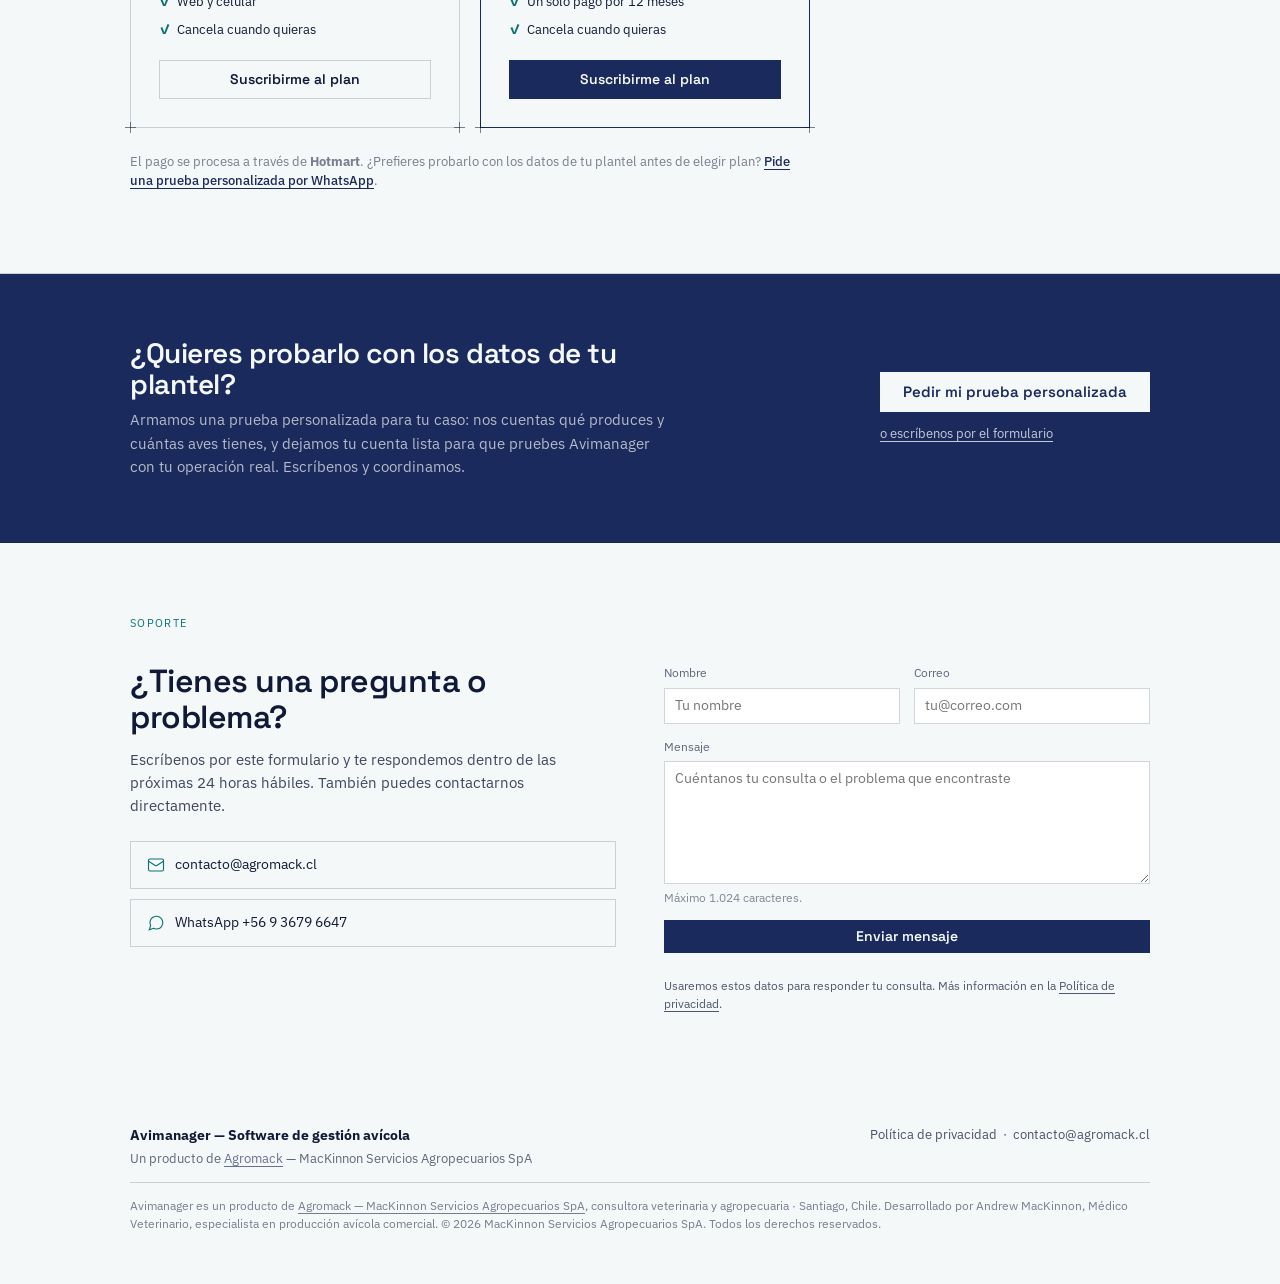
==== commit 37e6a42f: "cambio día de prueba" ====
--- a/index.html
+++ b/index.html
@@ -426,7 +426,7 @@
     <div class="wrap">
       <p class="section-label">Precios</p>
       <h2 class="section-title">Elige tu plan</h2>
-      <p class="section-sub">Selecciona tu país para ver los precios en tu moneda. Todos los planes parten con <strong>5 días de prueba gratis</strong>.</p>
+      <p class="section-sub">Selecciona tu país para ver los precios en tu moneda. <strong>5 días de prueba gratis</strong>.</p>
 
       <div class="country-selector" role="group" aria-label="País">
         <button class="country-btn active" data-country="cl" type="button">🇨🇱 Chile</button>
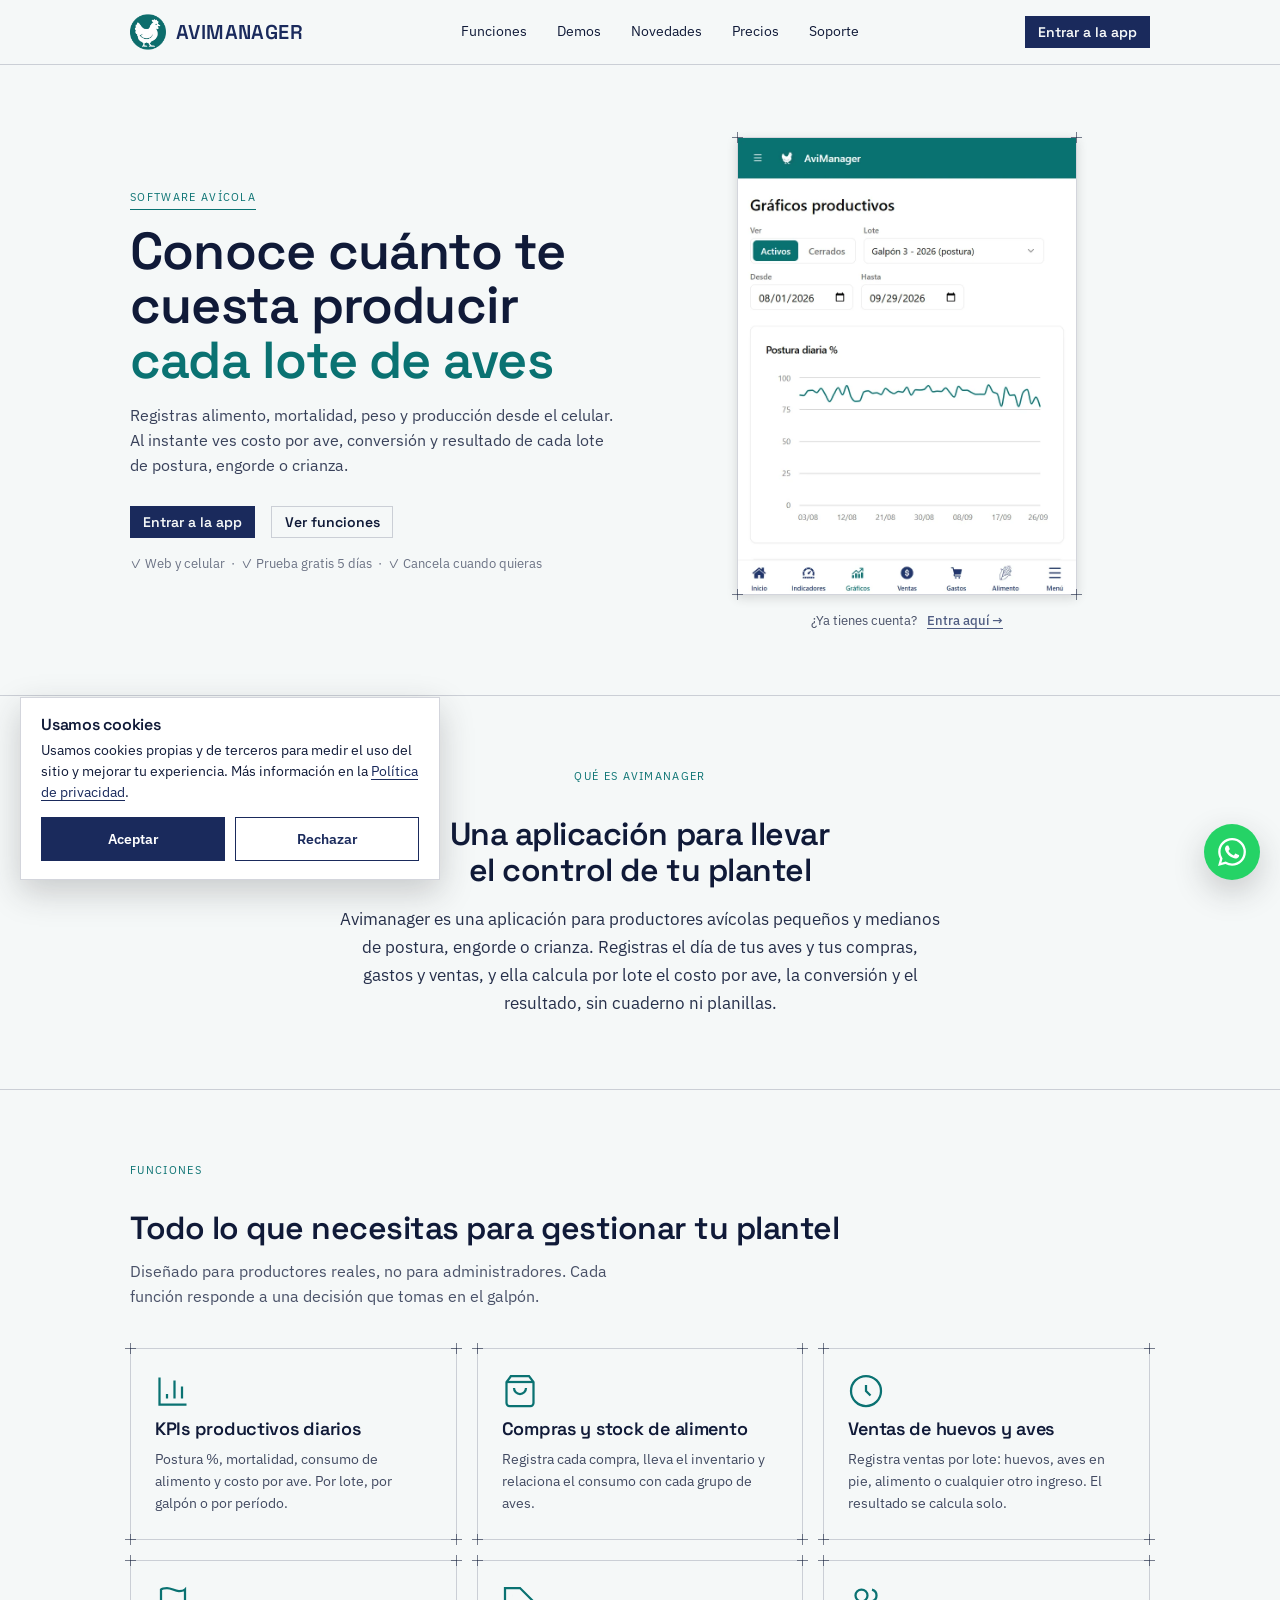
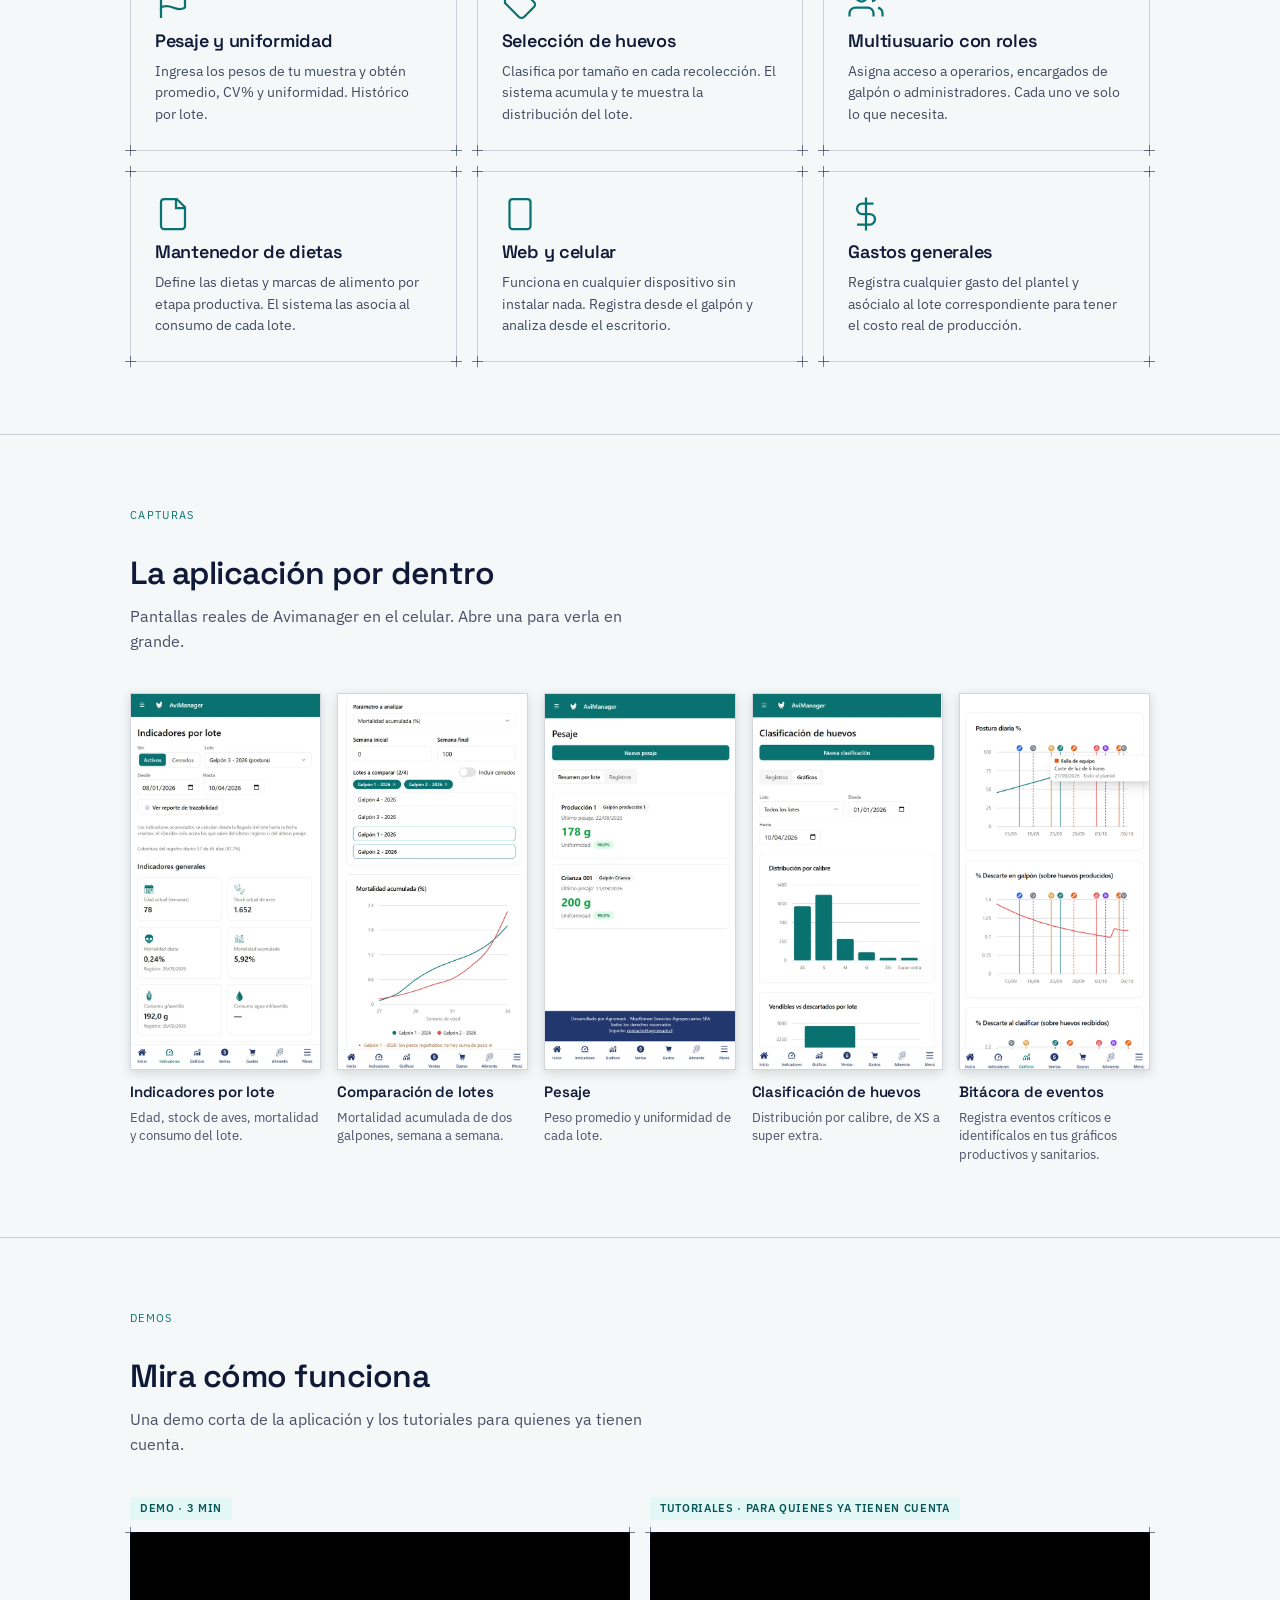
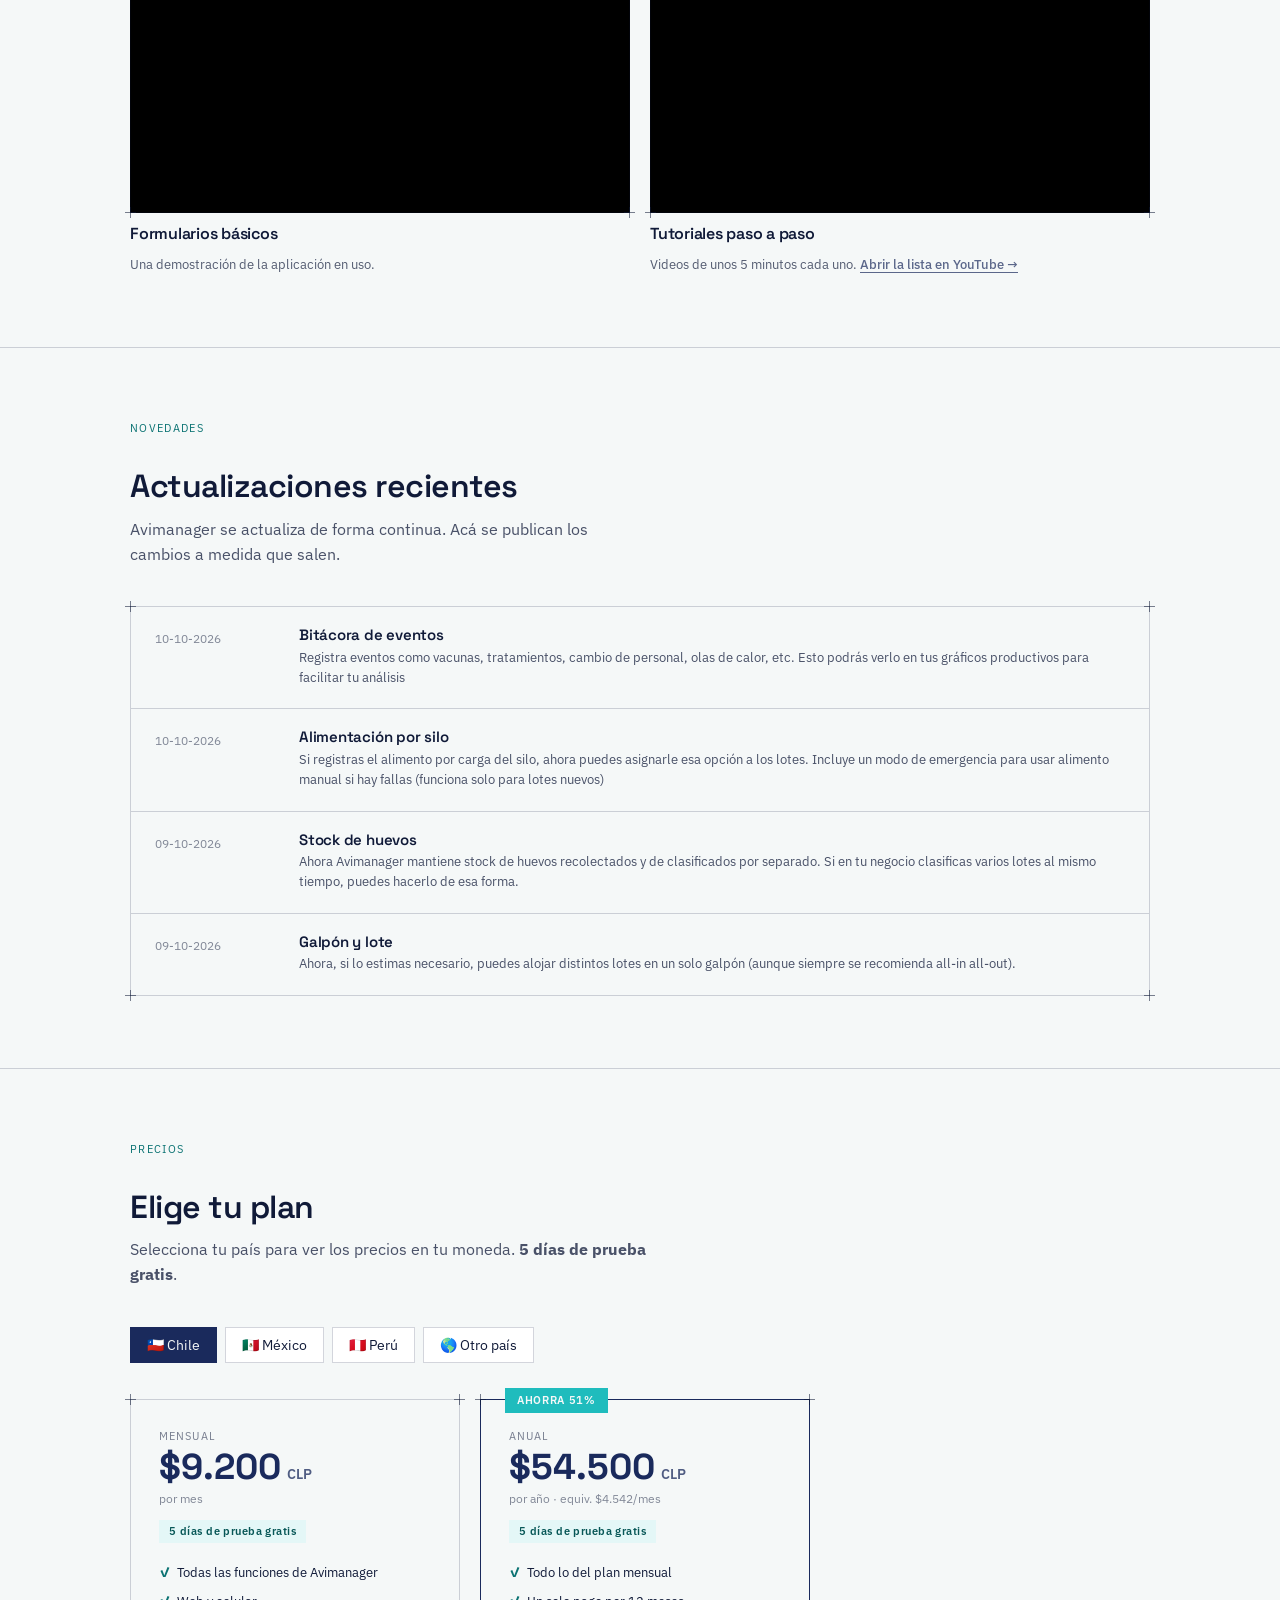
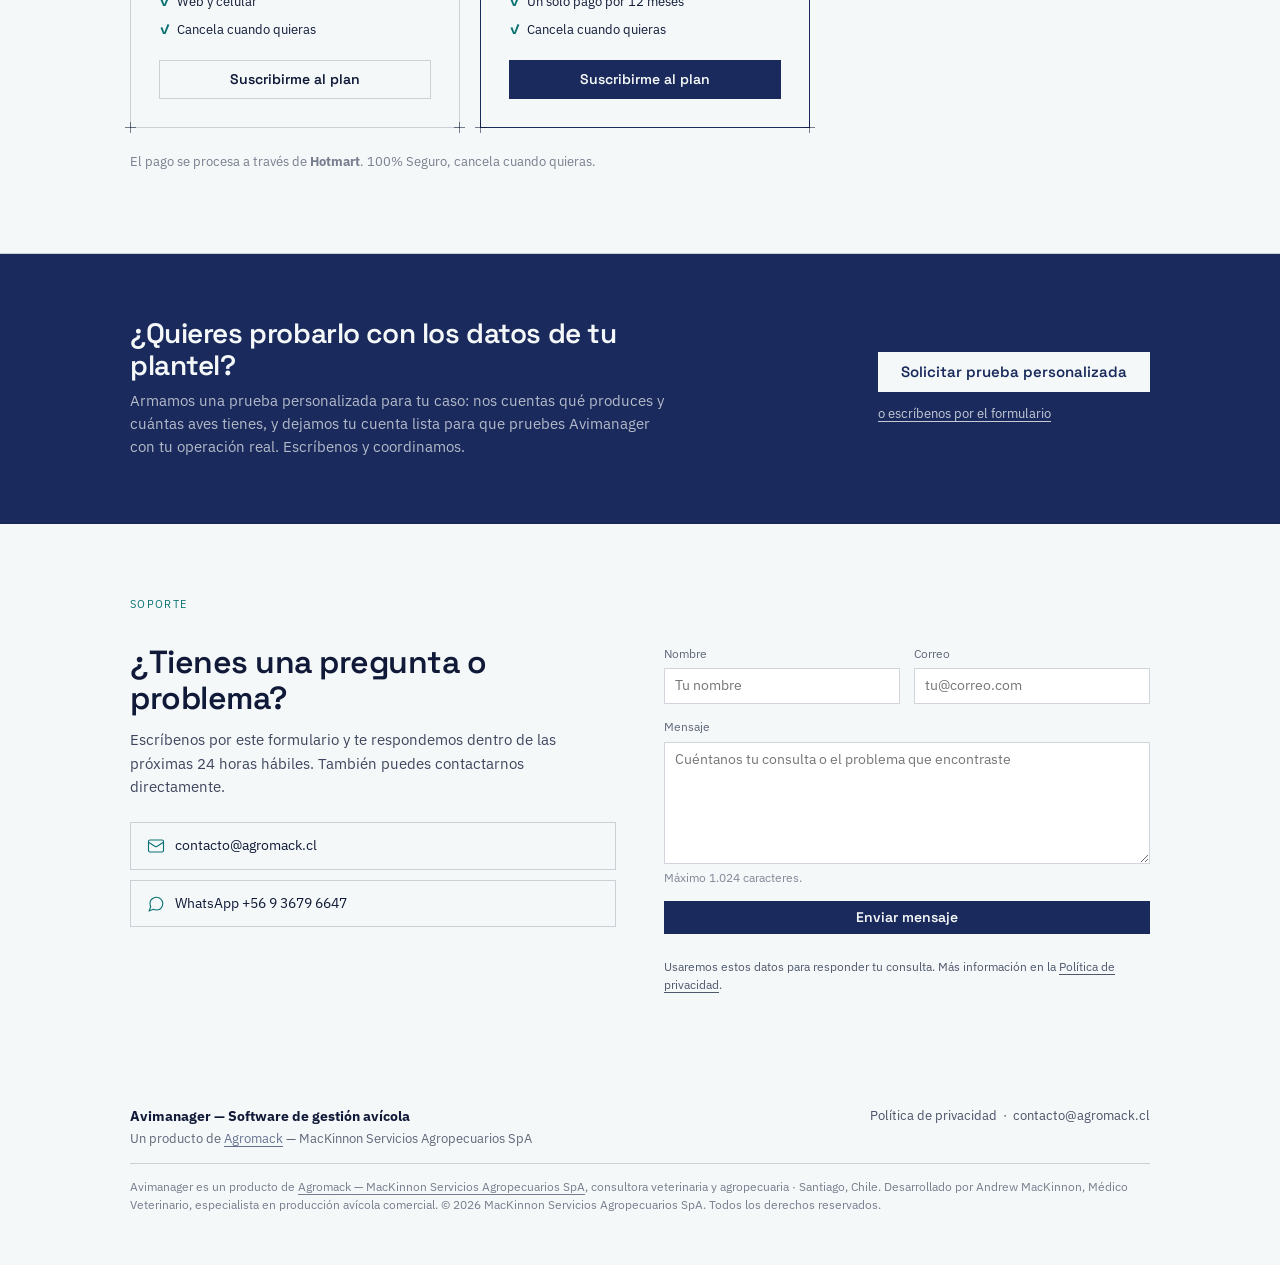
==== commit 08724ae1: "se arregla formulario prueba" ====
--- a/index.html
+++ b/index.html
@@ -483,9 +483,8 @@
       </div>
 
       <p class="plans-note">
-        El pago se procesa a través de <strong>Hotmart</strong>. ¿Prefieres probarlo con los datos de tu plantel antes de elegir plan?
-        <a href="https://wa.me/56936796647?text=Quisiera%20una%20prueba%20personalizada%20de%20Avimanager" target="_blank" rel="noopener" data-wa="trial">Pide una prueba personalizada por WhatsApp</a>.
-      </p>
+        El pago se procesa a través de <strong>Hotmart</strong>. 100% Seguro, cancela cuando quieras.  
+              </p>
     </div>
   </section>
 
@@ -497,8 +496,8 @@
         <p>Armamos una prueba personalizada para tu caso: nos cuentas qué produces y cuántas aves tienes, y dejamos tu cuenta lista para que pruebes Avimanager con tu operación real. Escríbenos y coordinamos.</p>
       </div>
       <div class="cta-actions">
-        <a href="https://wa.me/56936796647?text=Quisiera%20una%20prueba%20personalizada%20de%20Avimanager" class="btn btn-light" target="_blank" rel="noopener" data-wa="trial">
-          Pedir mi prueba personalizada
+        <a href="https://avimanager.cl/solicitar-prueba.html" class="btn btn-light" target="_blank" rel="noopener" data-wa="trial">
+          Solicitar prueba personalizada
         </a>
         <a href="#soporte" class="cta-alt">o escríbenos por el formulario</a>
       </div>
